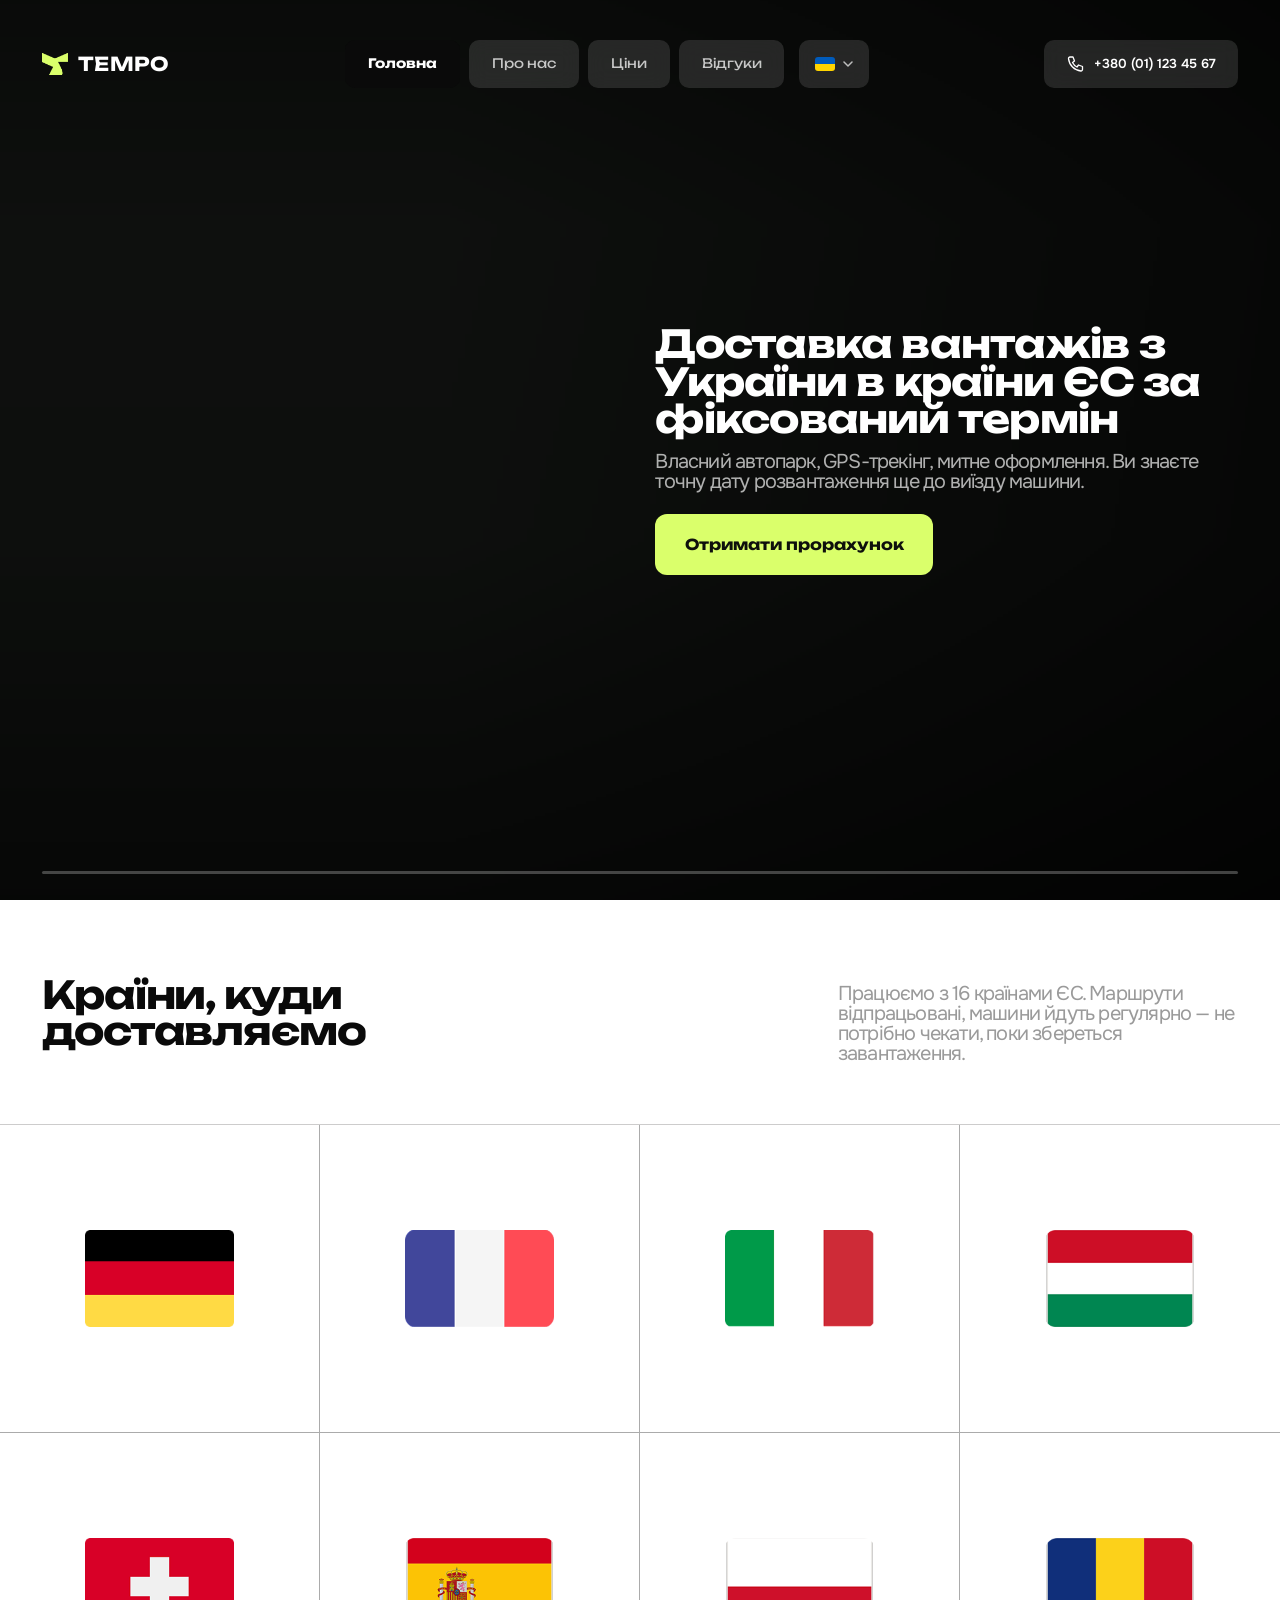
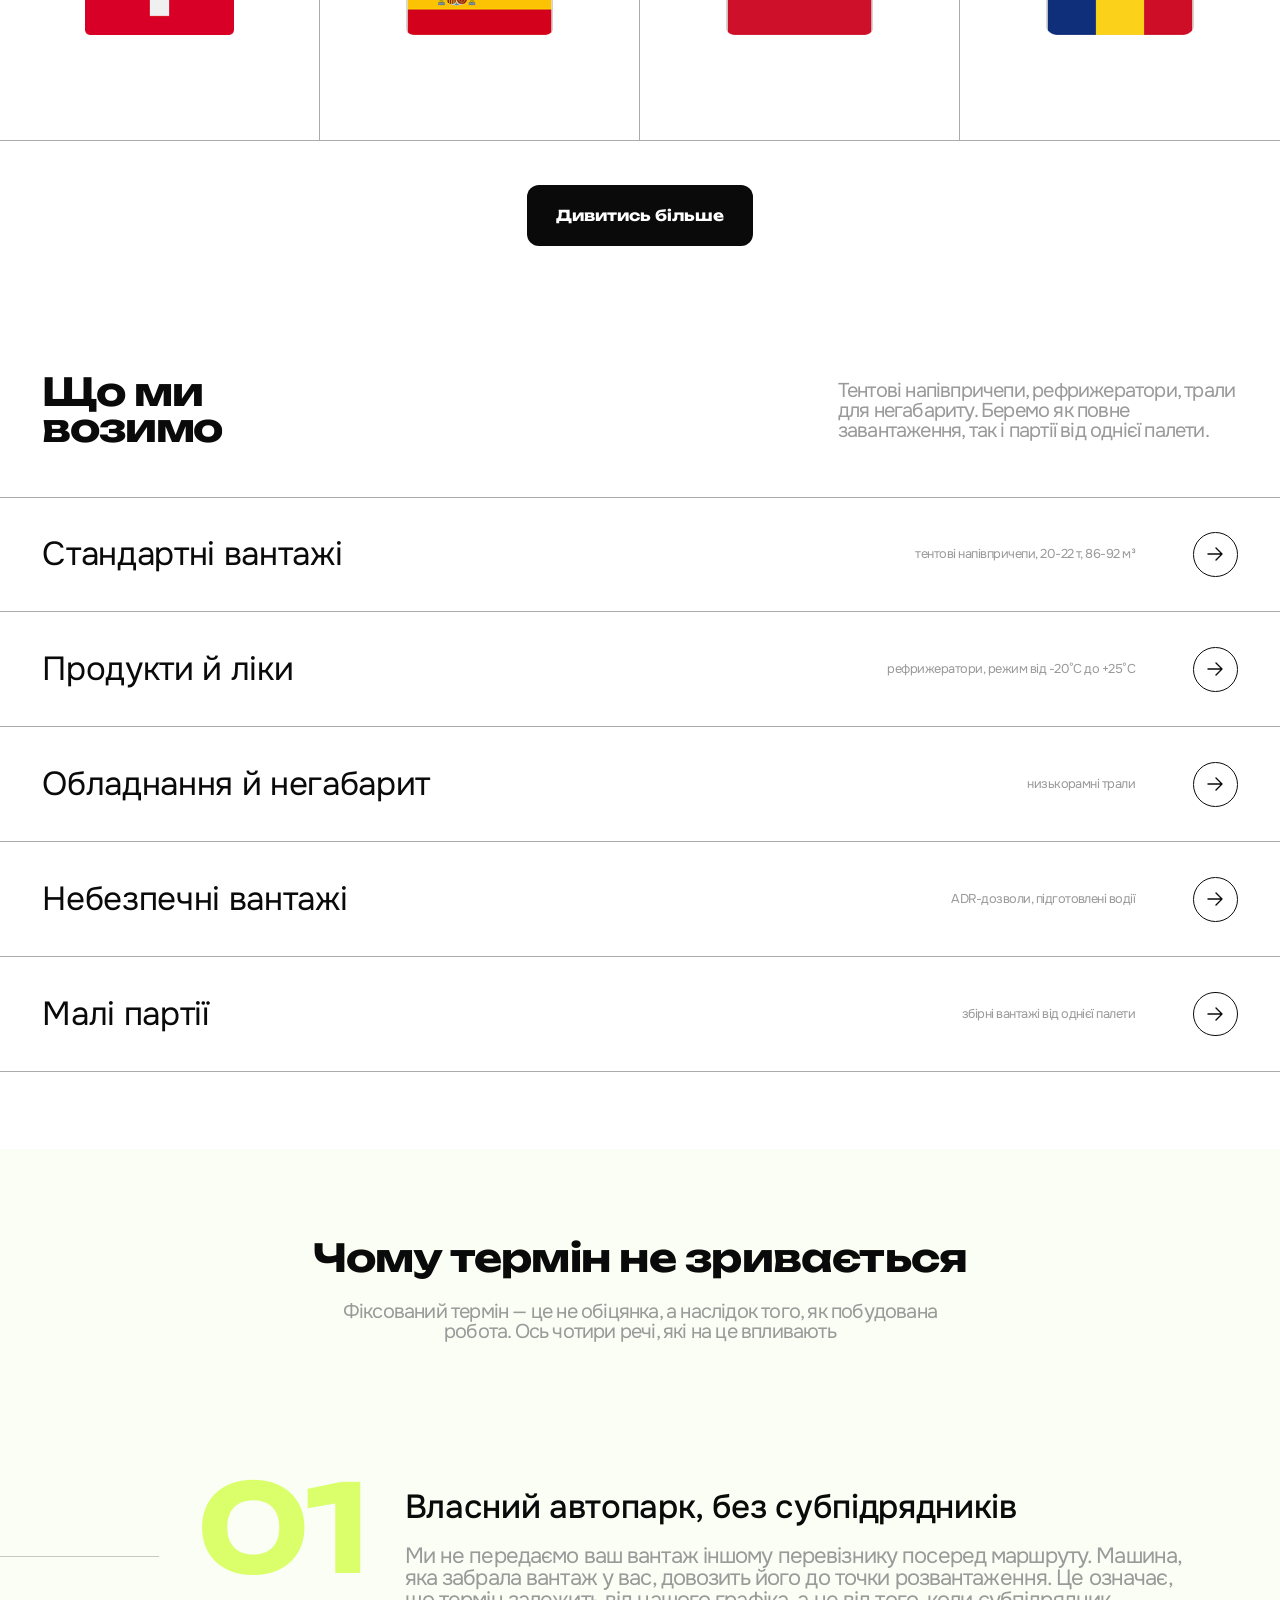
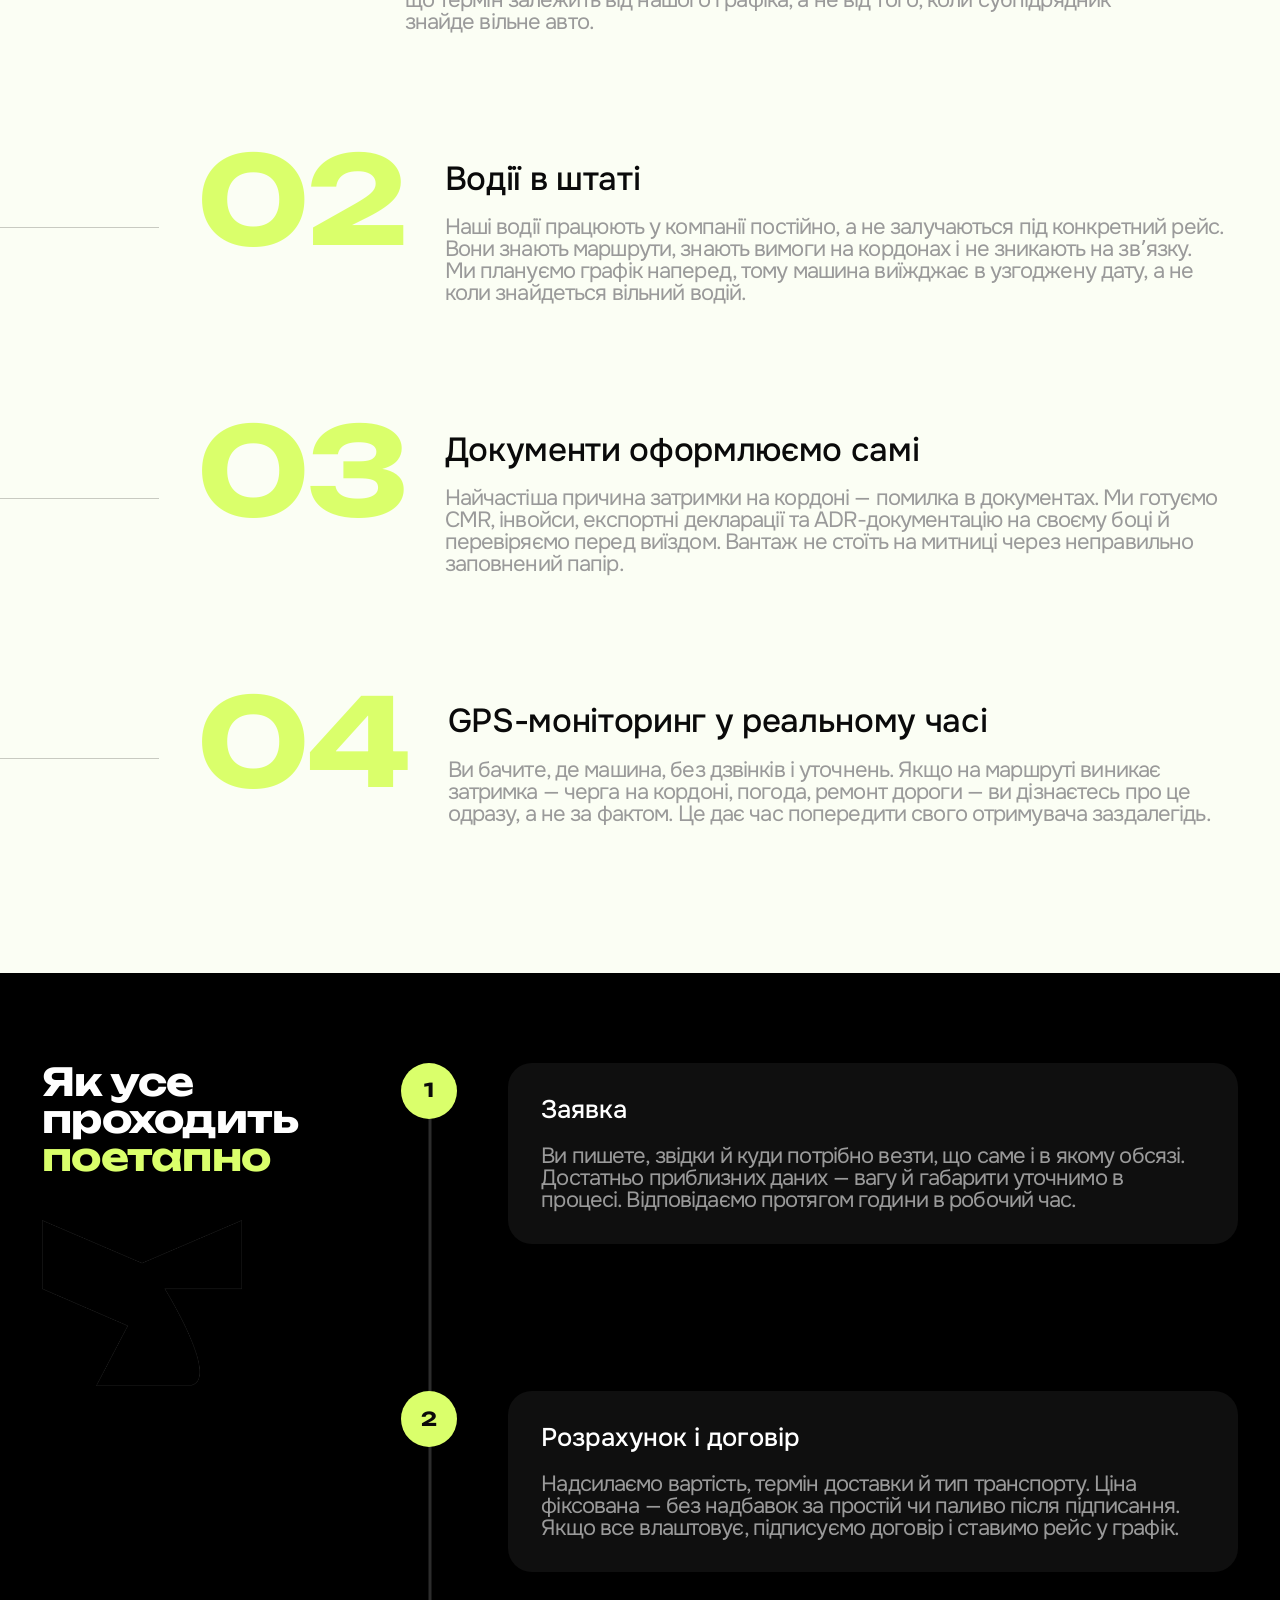
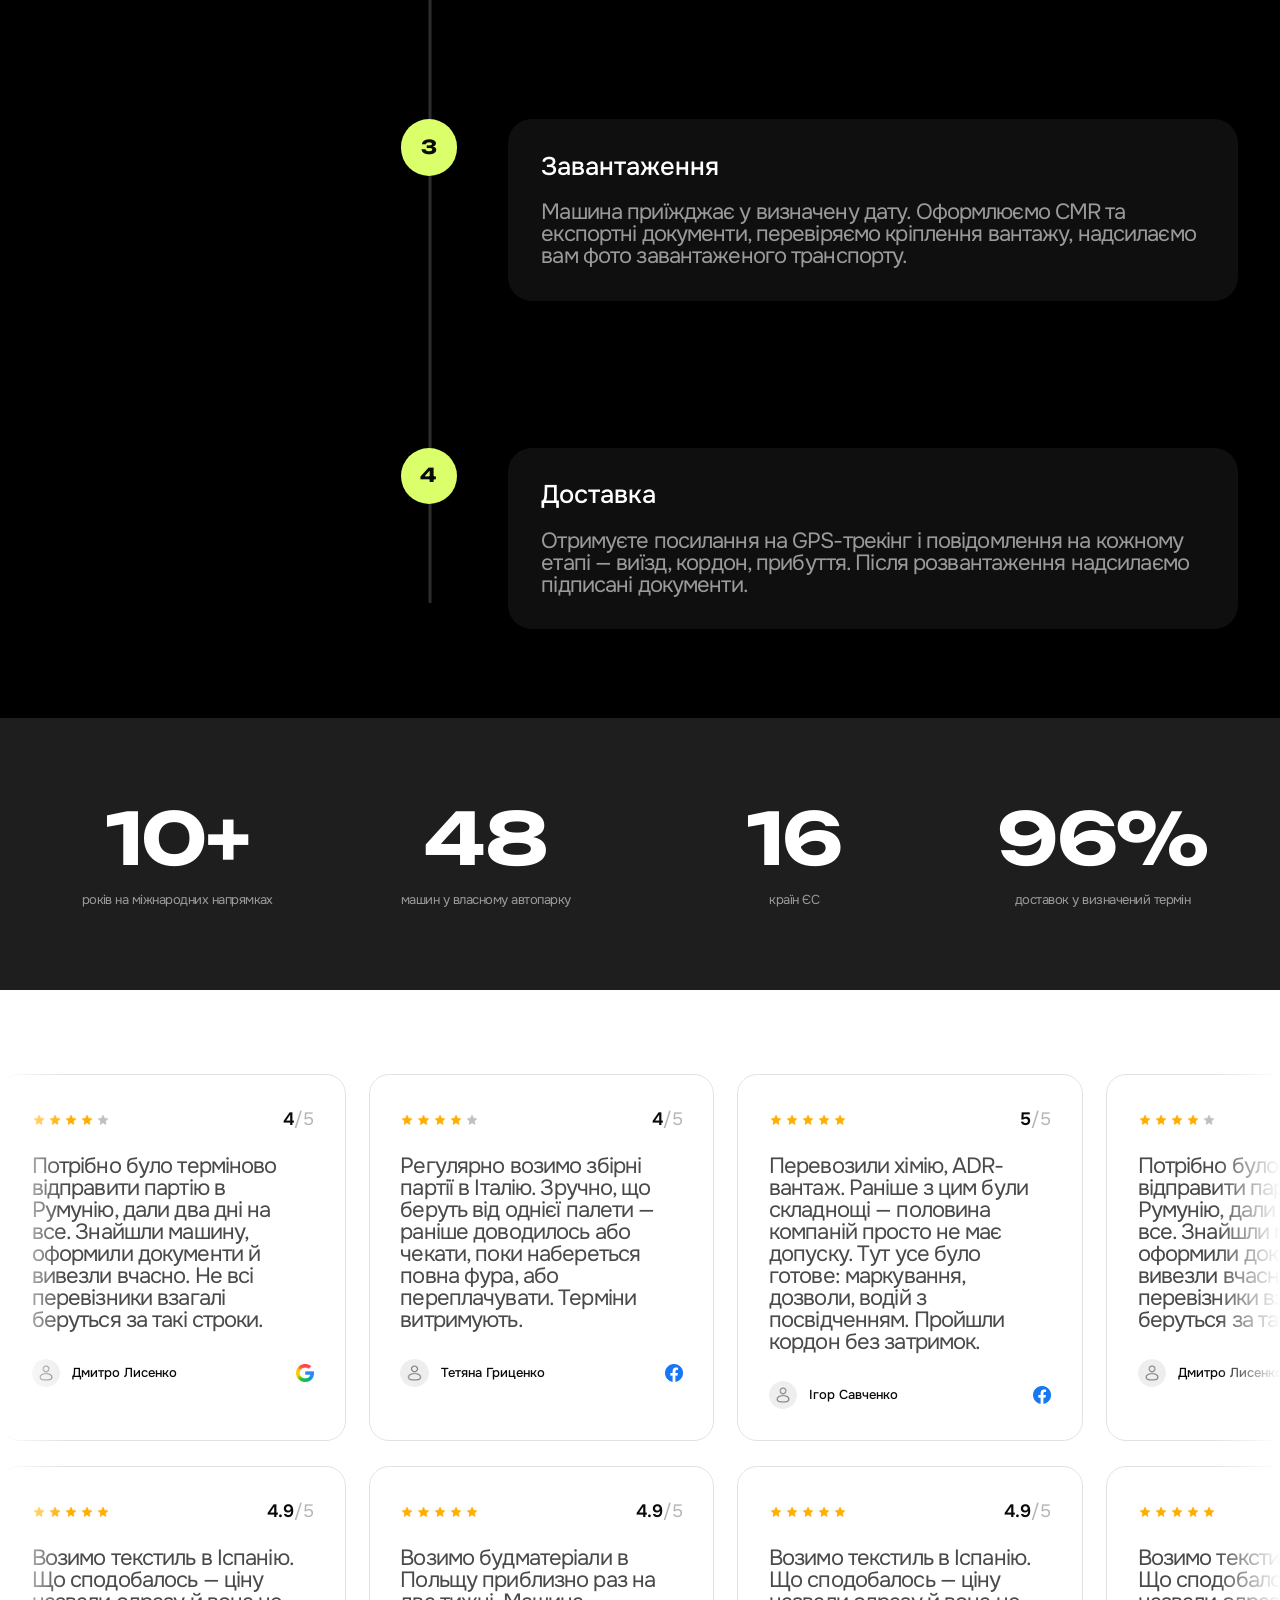
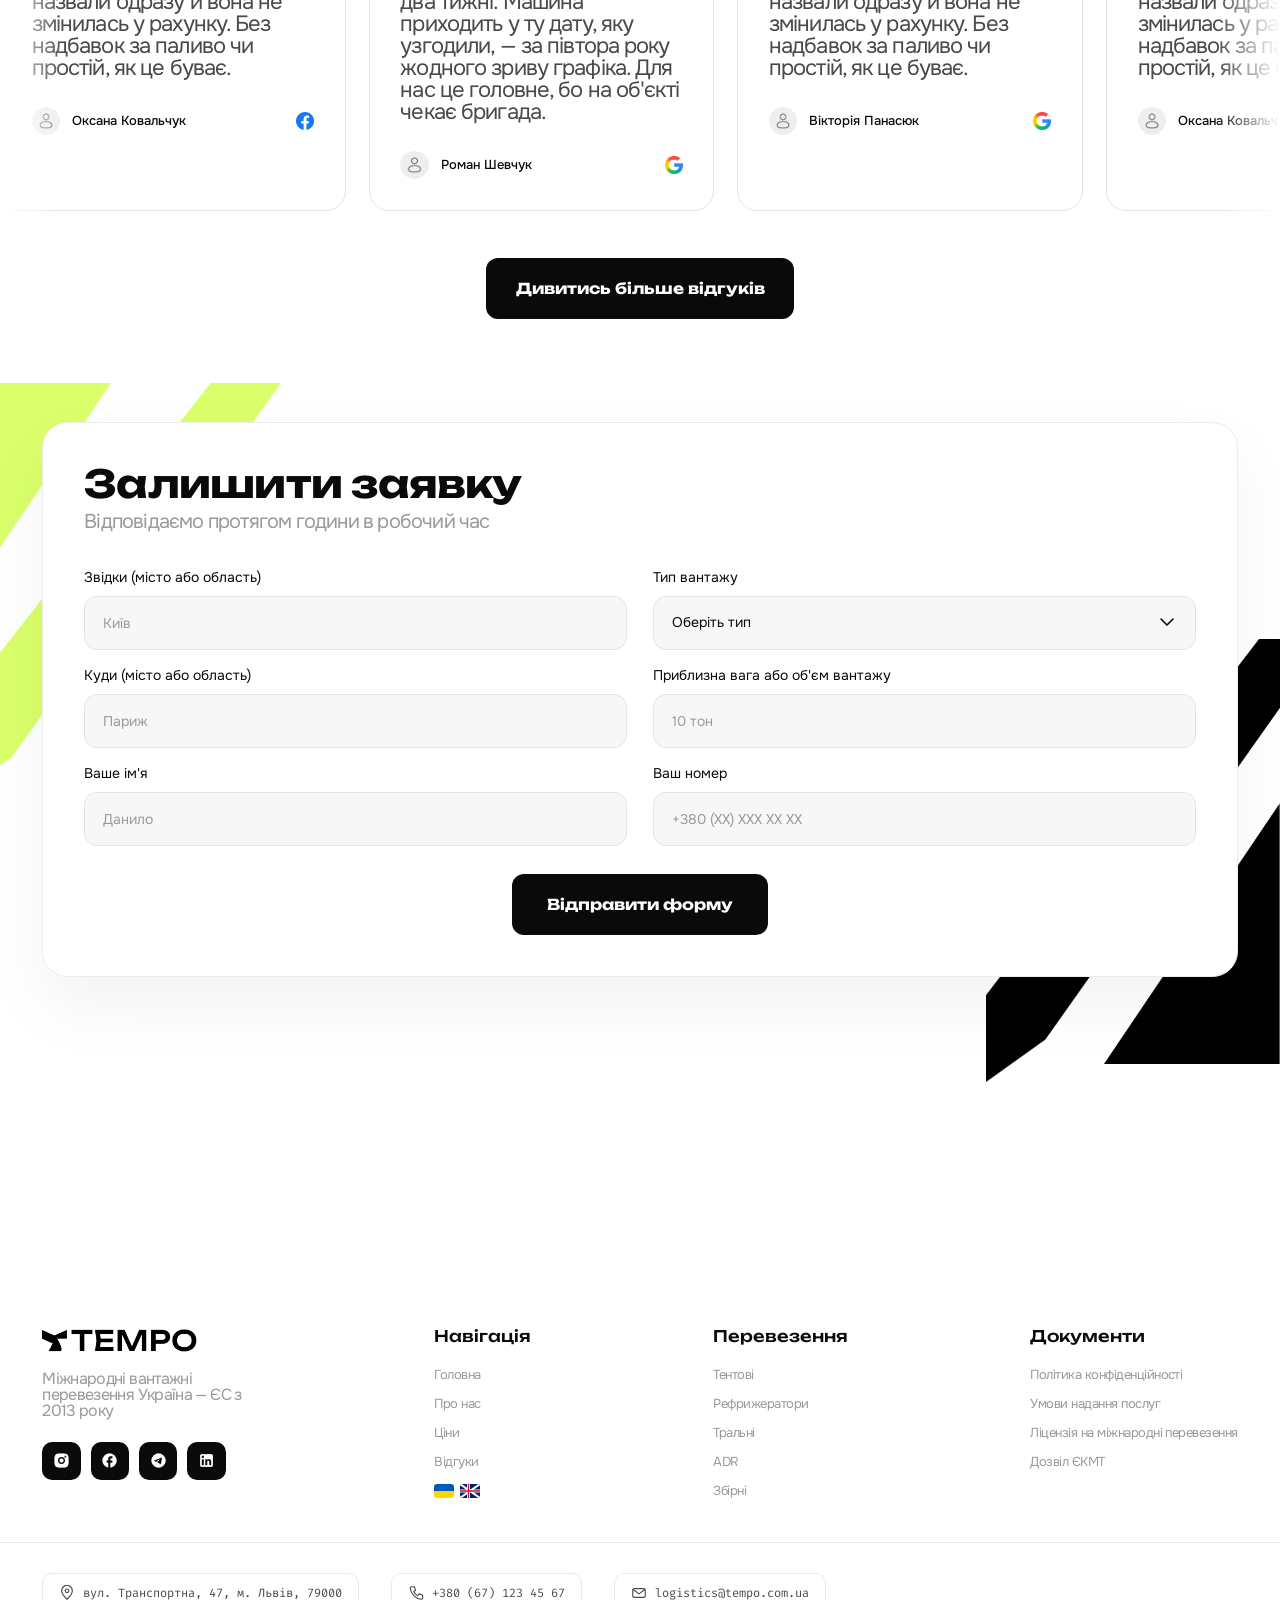
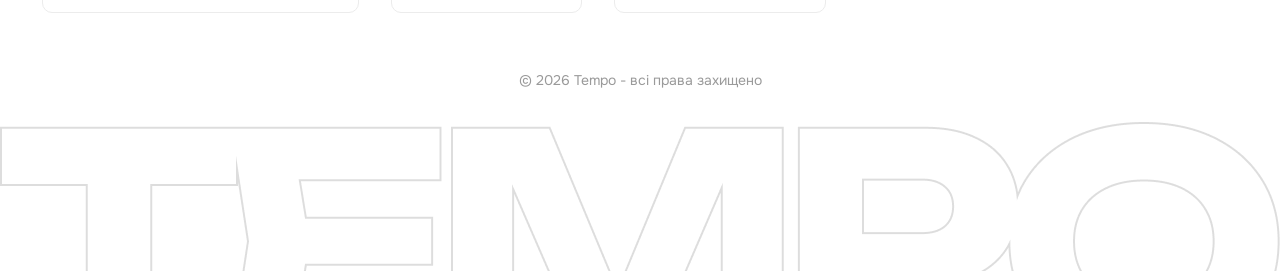
==== index.html @ f05efaf0 "initial commit" ====
<!DOCTYPE html>
<html lang="uk">
<head>
  <meta charset="UTF-8">
  <meta name="viewport" content="width=device-width, initial-scale=1.0">
  <title>Tempo — Доставка вантажів з України в країни ЄС</title>

  <link rel="preconnect" href="https://fonts.googleapis.com">
  <link rel="preconnect" href="https://fonts.gstatic.com" crossorigin>
  <link href="https://fonts.googleapis.com/css2?family=Unbounded:wght@400;500;600;700;800&family=Onest:wght@400;500;600;700&family=Fira+Code:wght@400;500;600&display=swap" rel="stylesheet">

  <link rel="stylesheet" href="css/style.css">
</head>
<body>

  <header class="header">
    <div class="container header__inner">
      <a href="index.html" class="logo">
        <span class="logo__icon" aria-hidden="true"></span>
        <span>TEMPO</span>
      </a>

      <nav class="nav">
        <ul class="nav__list">
          <li><a href="index.html" class="nav__link is-active">Головна</a></li>
          <li><a href="about.html" class="nav__link">Про нас</a></li>
          <li><a href="prices.html" class="nav__link">Ціни</a></li>
          <li><a href="reviews.html" class="nav__link">Відгуки</a></li>
        </ul>

        <button class="lang-switch" type="button">
          <span class="lang-switch__flag" aria-hidden="true">
            <svg width="20" height="14" viewBox="0 0 20 14" xmlns="http://www.w3.org/2000/svg">
              <rect width="20" height="7" fill="#005BBB"/>
              <rect y="7" width="20" height="7" fill="#FFD500"/>
            </svg>
          </span>
          <svg class="lang-switch__chevron" width="10" height="6" viewBox="0 0 10 6" fill="none" xmlns="http://www.w3.org/2000/svg">
            <path d="M1 1L5 5L9 1" stroke="currentColor" stroke-width="1.5" stroke-linecap="round" stroke-linejoin="round"/>
          </svg>
        </button>
      </nav>

      <a href="tel:+380011234567" class="phone">
        <svg width="18" height="18" viewBox="0 0 18 18" fill="none" xmlns="http://www.w3.org/2000/svg">
          <path d="M4 2h3l1.5 4-2 1.5a10 10 0 0 0 4.5 4.5l1.5-2 4 1.5v3a1.5 1.5 0 0 1-1.6 1.5A14 14 0 0 1 2.5 3.6 1.5 1.5 0 0 1 4 2Z" stroke="currentColor" stroke-width="1.3" stroke-linejoin="round"/>
        </svg>
        +380 (01) 123 45 67
      </a>
    </div>
  </header>

  <main>
    <section class="hero" data-header-theme="dark">
      <video class="hero__video" autoplay muted loop playsinline id="heroVideo">
        <source src="assets/video/main-video.mp4" type="video/mp4">
      </video>
      <div class="hero__overlay"></div>

      <div class="container hero__inner">
        <div class="hero__content">
          <h1 class="hero__title">Доставка вантажів з України в країни ЄС за фіксований термін</h1>
          <p class="hero__subtitle subheading">Власний автопарк, GPS-трекінг, митне оформлення. Ви знаєте точну дату розвантаження ще до виїзду машини.</p>
          <a href="#contact" class="btn btn--primary">Отримати прорахунок</a>
        </div>
      </div>

      <div class="hero__progress" aria-hidden="true">
        <div class="hero__progress-fill" id="videoProgress"></div>
      </div>
    </section>

    <section class="countries" data-header-theme="light">
      <div class="container countries__header">
        <h2 class="countries__title" data-anim="wipe">Країни, куди<br>доставляємо</h2>
        <p class="countries__desc subheading" data-anim="wipe">Працюємо з 16 країнами ЄС. Маршрути відпрацьовані, машини йдуть регулярно — не потрібно чекати, поки збереться завантаження.</p>
      </div>

      <div class="countries__grid" data-anim="stagger">
        <div class="country-card">
          <img src="assets/img/germany.png" alt="Німеччина" class="country-card__flag">
          <div class="country-card__overlay">
            <div class="country-card__info">
              <span class="country-card__label">Термін доставки:</span>
              <span class="country-card__days">3–5 днів</span>
              <ul class="country-card__cities">
                <li>Берлін</li><li>Гамбург</li><li>Мюнхен</li><li>Кельн</li><li>Франкфурт</li><li>Штутгарт</li>
              </ul>
            </div>
            <h3 class="country-card__name">Німеччина</h3>
          </div>
        </div>

        <div class="country-card">
          <img src="assets/img/france.png" alt="Франція" class="country-card__flag">
          <div class="country-card__overlay">
            <div class="country-card__info">
              <span class="country-card__label">Термін доставки:</span>
              <span class="country-card__days">6–8 днів</span>
              <ul class="country-card__cities">
                <li>Париж</li><li>Ліон</li><li>Марсель</li><li>Тулуза</li><li>Ніцца</li><li>Нант</li><li>Страсбур</li>
              </ul>
            </div>
            <h3 class="country-card__name">Франція</h3>
          </div>
        </div>

        <div class="country-card">
          <img src="assets/img/italy.png" alt="Італія" class="country-card__flag">
          <div class="country-card__overlay">
            <div class="country-card__info">
              <span class="country-card__label">Термін доставки:</span>
              <span class="country-card__days">5–7 днів</span>
              <ul class="country-card__cities">
                <li>Мілан</li><li>Рим</li><li>Турин</li><li>Болонья</li><li>Верона</li><li>Неаполь</li><li>Флоренція</li>
              </ul>
            </div>
            <h3 class="country-card__name">Італія</h3>
          </div>
        </div>

        <div class="country-card">
          <img src="assets/img/hungary.png" alt="Угорщина" class="country-card__flag">
          <div class="country-card__overlay">
            <div class="country-card__info">
              <span class="country-card__label">Термін доставки:</span>
              <span class="country-card__days">2–3 дні</span>
              <ul class="country-card__cities">
                <li>Будапешт</li><li>Дебрецен</li><li>Сегед</li><li>Мішкольц</li><li>Дьйор</li><li>Печ</li>
              </ul>
            </div>
            <h3 class="country-card__name">Угорщина</h3>
          </div>
        </div>

        <div class="country-card">
          <img src="assets/img/switzland.png" alt="Швейцарія" class="country-card__flag">
          <div class="country-card__overlay">
            <div class="country-card__info">
              <span class="country-card__label">Термін доставки:</span>
              <span class="country-card__days">5–7 днів</span>
              <ul class="country-card__cities">
                <li>Цюрих</li><li>Женева</li><li>Базель</li><li>Берн</li><li>Лозанна</li><li>Люцерн</li>
              </ul>
            </div>
            <h3 class="country-card__name">Швейцарія</h3>
          </div>
        </div>

        <div class="country-card">
          <img src="assets/img/spain.png" alt="Іспанія" class="country-card__flag">
          <div class="country-card__overlay">
            <div class="country-card__info">
              <span class="country-card__label">Термін доставки:</span>
              <span class="country-card__days">8–10 днів</span>
              <ul class="country-card__cities">
                <li>Мадрид</li><li>Барселона</li><li>Валенсія</li><li>Сарагоса</li><li>Севілья</li><li>Більбао</li>
              </ul>
            </div>
            <h3 class="country-card__name">Іспанія</h3>
          </div>
        </div>

        <div class="country-card">
          <img src="assets/img/poland.png" alt="Польща" class="country-card__flag">
          <div class="country-card__overlay">
            <div class="country-card__info">
              <span class="country-card__label">Термін доставки:</span>
              <span class="country-card__days">2–3 дні</span>
              <ul class="country-card__cities">
                <li>Варшава</li><li>Краків</li><li>Вроцлав</li><li>Познань</li><li>Гданськ</li><li>Лодзь</li><li>Катовіце</li>
              </ul>
            </div>
            <h3 class="country-card__name">Польща</h3>
          </div>
        </div>

        <div class="country-card">
          <img src="assets/img/romania.png" alt="Румунія" class="country-card__flag">
          <div class="country-card__overlay">
            <div class="country-card__info">
              <span class="country-card__label">Термін доставки:</span>
              <span class="country-card__days">3–4 дні</span>
              <ul class="country-card__cities">
                <li>Бухарест</li><li>Клуж-Напока</li><li>Тімішоара</li><li>Ясси</li><li>Констанца</li><li>Брашов</li>
              </ul>
            </div>
            <h3 class="country-card__name">Румунія</h3>
          </div>
        </div>
      </div>

      <div class="countries__footer">
        <a href="#" class="btn btn--dark">Дивитись більше</a>
      </div>
    </section>

    <section class="carry" data-header-theme="light">
      <div class="container carry__header">
        <h2 class="carry__title" data-anim="wipe">Що ми<br>возимо</h2>
        <p class="carry__desc subheading" data-anim="wipe">Тентові напівпричепи, рефрижератори, трали для негабариту. Беремо як повне завантаження, так і партії від однієї палети.</p>
      </div>

      <div class="accordion" data-anim="stagger">
        <div class="accordion-item">
          <button class="accordion-item__header" type="button" aria-expanded="false">
            <h3 class="accordion-item__title">Стандартні вантажі</h3>
            <p class="accordion-item__preview">тентові напівпричепи, 20-22 т, 86-92 м³</p>
            <span class="accordion-item__icon" aria-hidden="true">
              <svg width="20" height="20" viewBox="0 0 20 20" fill="none" xmlns="http://www.w3.org/2000/svg">
                <path d="M3 10H17M17 10L11 4M17 10L11 16" stroke="currentColor" stroke-width="1.4" stroke-linecap="round" stroke-linejoin="round"/>
              </svg>
            </span>
          </button>
          <div class="accordion-item__panel">
            <div class="accordion-item__panel-inner">
              <div class="accordion-item__content">
                <p>Тентовий напівпричіп 20–22 т, 86–92 м³, 33 європалети. Завантаження зверху, збоку або ззаду — знімається тент і стійки, тому заходить довгомір і техніка на палетах. Возимо будматеріали, меблі, побутову техніку, пакований товар, комплектуючі. Кріплення ременями й кутниками входить у ціну, антиковзні мати за потреби. Стандартний напрямок Польща–Німеччина — 2–5 днів.</p>
              </div>
            </div>
          </div>
        </div>

        <div class="accordion-item">
          <button class="accordion-item__header" type="button" aria-expanded="false">
            <h3 class="accordion-item__title">Продукти й ліки</h3>
            <p class="accordion-item__preview">рефрижератори, режим від -20°C до +25°C</p>
            <span class="accordion-item__icon" aria-hidden="true">
              <svg width="20" height="20" viewBox="0 0 20 20" fill="none" xmlns="http://www.w3.org/2000/svg">
                <path d="M3 10H17M17 10L11 4M17 10L11 16" stroke="currentColor" stroke-width="1.4" stroke-linecap="round" stroke-linejoin="round"/>
              </svg>
            </span>
          </button>
          <div class="accordion-item__panel">
            <div class="accordion-item__panel-inner">
              <div class="accordion-item__content">
                <p>Рефрижератори 18–20 т, 76–82 м³, режим від -20°C до +25°C. Кожна машина з реєстратором температури: клієнт отримує звіт із датчиків після рейсу, не зі слів водія. Заморожені продукти, охолоджені, кондитерка, напої, фармацевтика, косметика. Мультитемпературні перегородки для двох режимів в одній машині. Холодильник працює й у черзі на кордоні — рахуємо це в собівартість рейсу, а не виставляємо потім окремим рахунком.</p>
              </div>
            </div>
          </div>
        </div>

        <div class="accordion-item">
          <button class="accordion-item__header" type="button" aria-expanded="false">
            <h3 class="accordion-item__title">Обладнання й негабарит</h3>
            <p class="accordion-item__preview">низькорамні трали</p>
            <span class="accordion-item__icon" aria-hidden="true">
              <svg width="20" height="20" viewBox="0 0 20 20" fill="none" xmlns="http://www.w3.org/2000/svg">
                <path d="M3 10H17M17 10L11 4M17 10L11 16" stroke="currentColor" stroke-width="1.4" stroke-linecap="round" stroke-linejoin="round"/>
              </svg>
            </span>
          </button>
          <div class="accordion-item__panel">
            <div class="accordion-item__panel-inner">
              <div class="accordion-item__content">
                <p>Низькорамні трали до 40 т. Висота до 4,3 м, ширина до 3,5 м, довжина до 24 м. Верстати, будівельна й сільгосптехніка, генератори, металоконструкції, трансформатори. Дозволи оформлюємо самі: в середньому 3–5 робочих днів на маршрут через 2–3 країни. Маршрут прокладаємо під конкретний габарит — перевіряємо мости, тунелі й розвʼязки заздалегідь, а не за фактом на дорозі.</p>
              </div>
            </div>
          </div>
        </div>

        <div class="accordion-item">
          <button class="accordion-item__header" type="button" aria-expanded="false">
            <h3 class="accordion-item__title">Небезпечні вантажі</h3>
            <p class="accordion-item__preview">ADR-дозволи, підготовлені водії</p>
            <span class="accordion-item__icon" aria-hidden="true">
              <svg width="20" height="20" viewBox="0 0 20 20" fill="none" xmlns="http://www.w3.org/2000/svg">
                <path d="M3 10H17M17 10L11 4M17 10L11 16" stroke="currentColor" stroke-width="1.4" stroke-linecap="round" stroke-linejoin="round"/>
              </svg>
            </span>
          </button>
          <div class="accordion-item__panel">
            <div class="accordion-item__panel-inner">
              <div class="accordion-item__content">
                <p>ADR-допуск із 2019 року. Цистерни 25–30 м³ і тентові напівпричепи під пакований ADR. Класи 2, 3, 4, 5, 6, 8, 9. Водії з ADR-свідоцтвами, у штаті радник з безпеки перевезень (DGSA), машини з комплектом аварійного спорядження. Документи ADR і аварійні картки готуємо ми. Клієнт надає паспорт безпеки — решту оформлення на нашому боці.</p>
              </div>
            </div>
          </div>
        </div>

        <div class="accordion-item">
          <button class="accordion-item__header" type="button" aria-expanded="false">
            <h3 class="accordion-item__title">Малі партії</h3>
            <p class="accordion-item__preview">збірні вантажі від однієї палети</p>
            <span class="accordion-item__icon" aria-hidden="true">
              <svg width="20" height="20" viewBox="0 0 20 20" fill="none" xmlns="http://www.w3.org/2000/svg">
                <path d="M3 10H17M17 10L11 4M17 10L11 16" stroke="currentColor" stroke-width="1.4" stroke-linecap="round" stroke-linejoin="round"/>
              </svg>
            </span>
          </button>
          <div class="accordion-item__panel">
            <div class="accordion-item__panel-inner">
              <div class="accordion-item__content">
                <p>Збірні вантажі від однієї європалети. Платите тільки за зайняте місце: €80–150 за палету до 800 кг або €50–90 за кубометр. Не чекаєте, поки набереться машина — маршрути на Польщу, Німеччину, Чехію йдуть за розкладом щотижня. Термін довший за окрему машину на 1–3 дні через довантаження й розвантаження по дорозі.</p>
              </div>
            </div>
          </div>
        </div>
      </div>
    </section>

    <section class="why" data-header-theme="light">
      <div class="container why__header">
        <h2 class="why__title" data-anim="wipe">Чому термін не зривається</h2>
        <p class="why__desc subheading" data-anim="wipe">Фіксований термін — це не обіцянка, а наслідок того, як побудована робота. Ось чотири речі, які на це впливають</p>
      </div>

      <div class="why__list">
        <div class="container" data-anim="stagger">
          <div class="why-item">
            <span class="why-item__line" aria-hidden="true"></span>
            <span class="why-item__number">01</span>
            <div class="why-item__body">
              <h3 class="why-item__title">Власний автопарк, без субпідрядників</h3>
              <p class="why-item__desc text-body">Ми не передаємо ваш вантаж іншому перевізнику посеред маршруту. Машина, яка забрала вантаж у вас, довозить його до точки розвантаження. Це означає, що термін залежить від нашого графіка, а не від того, коли субпідрядник знайде вільне авто.</p>
            </div>
          </div>

          <div class="why-item">
            <span class="why-item__line" aria-hidden="true"></span>
            <span class="why-item__number">02</span>
            <div class="why-item__body">
              <h3 class="why-item__title">Водії в штаті</h3>
              <p class="why-item__desc text-body">Наші водії працюють у компанії постійно, а не залучаються під конкретний рейс. Вони знають маршрути, знають вимоги на кордонах і не зникають на звʼязку. Ми плануємо графік наперед, тому машина виїжджає в узгоджену дату, а не коли знайдеться вільний водій.</p>
            </div>
          </div>

          <div class="why-item">
            <span class="why-item__line" aria-hidden="true"></span>
            <span class="why-item__number">03</span>
            <div class="why-item__body">
              <h3 class="why-item__title">Документи оформлюємо самі</h3>
              <p class="why-item__desc text-body">Найчастіша причина затримки на кордоні — помилка в документах. Ми готуємо CMR, інвойси, експортні декларації та ADR-документацію на своєму боці й перевіряємо перед виїздом. Вантаж не стоїть на митниці через неправильно заповнений папір.</p>
            </div>
          </div>

          <div class="why-item">
            <span class="why-item__line" aria-hidden="true"></span>
            <span class="why-item__number">04</span>
            <div class="why-item__body">
              <h3 class="why-item__title">GPS-моніторинг у реальному часі</h3>
              <p class="why-item__desc text-body">Ви бачите, де машина, без дзвінків і уточнень. Якщо на маршруті виникає затримка — черга на кордоні, погода, ремонт дороги — ви дізнаєтесь про це одразу, а не за фактом. Це дає час попередити свого отримувача заздалегідь.</p>
            </div>
          </div>
        </div>
      </div>
    </section>

    <section class="steps" data-header-theme="dark">
      <div class="container steps__inner">
        <div class="steps__aside">
          <h2 class="steps__title">Як усе<br>проходить<br><span class="steps__title-accent">поетапно</span></h2>
          <img src="assets/img/tempo-logo-stroke-only.png" alt="" class="steps__watermark" aria-hidden="true">
        </div>

        <div class="steps__timeline">
          <div class="steps__track" aria-hidden="true">
            <div class="steps__track-fill" id="stepsTrackFill"></div>
          </div>

          <ol class="steps__list">
            <li class="steps__item">
              <span class="steps__circle">1</span>
              <div class="steps__card">
                <h3 class="steps__card-title">Заявка</h3>
                <p class="steps__card-desc text-body">Ви пишете, звідки й куди потрібно везти, що саме і в якому обсязі. Достатньо приблизних даних — вагу й габарити уточнимо в процесі. Відповідаємо протягом години в робочий час.</p>
              </div>
            </li>

            <li class="steps__item">
              <span class="steps__circle">2</span>
              <div class="steps__card">
                <h3 class="steps__card-title">Розрахунок і договір</h3>
                <p class="steps__card-desc text-body">Надсилаємо вартість, термін доставки й тип транспорту. Ціна фіксована — без надбавок за простій чи паливо після підписання. Якщо все влаштовує, підписуємо договір і ставимо рейс у графік.</p>
              </div>
            </li>

            <li class="steps__item">
              <span class="steps__circle">3</span>
              <div class="steps__card">
                <h3 class="steps__card-title">Завантаження</h3>
                <p class="steps__card-desc text-body">Машина приїжджає у визначену дату. Оформлюємо CMR та експортні документи, перевіряємо кріплення вантажу, надсилаємо вам фото завантаженого транспорту.</p>
              </div>
            </li>

            <li class="steps__item">
              <span class="steps__circle">4</span>
              <div class="steps__card">
                <h3 class="steps__card-title">Доставка</h3>
                <p class="steps__card-desc text-body">Отримуєте посилання на GPS-трекінг і повідомлення на кожному етапі — виїзд, кордон, прибуття. Після розвантаження надсилаємо підписані документи.</p>
              </div>
            </li>
          </ol>
        </div>
      </div>
    </section>

    <section class="achievements" data-header-theme="dark">
      <div class="container achievements__grid">
        <div class="achievement">
          <span class="achievement__number" data-target="10" data-suffix="+">0+</span>
          <p class="achievement__label">років на міжнародних напрямках</p>
        </div>
        <div class="achievement">
          <span class="achievement__number" data-target="48" data-suffix="">0</span>
          <p class="achievement__label">машин у власному автопарку</p>
        </div>
        <div class="achievement">
          <span class="achievement__number" data-target="16" data-suffix="">0</span>
          <p class="achievement__label">країн ЄС</p>
        </div>
        <div class="achievement">
          <span class="achievement__number" data-target="97" data-suffix="%">0%</span>
          <p class="achievement__label">доставок у визначений термін</p>
        </div>
      </div>
    </section>

    <section class="reviews" data-header-theme="light">
      <div class="reviews__marquee reviews__marquee--row1">
        <div class="reviews__track">
          <div class="reviews__set">
            <article class="review-card">
              <div class="review-card__top">
                <div class="review-card__stars" aria-hidden="true">
                  <img src="assets/img/star-yellow.png" alt="" class="star-icon"><img src="assets/img/star-yellow.png" alt="" class="star-icon"><img src="assets/img/star-yellow.png" alt="" class="star-icon"><img src="assets/img/star-yellow.png" alt="" class="star-icon"><img src="assets/img/star-grey.png" alt="" class="star-icon">
                </div>
                <span class="review-card__score">4<span class="review-card__score-max">/5</span></span>
              </div>
              <p class="review-card__text text-body">Потрібно було терміново відправити партію в Румунію, дали два дні на все. Знайшли машину, оформили документи й вивезли вчасно. Не всі перевізники взагалі беруться за такі строки.</p>
              <div class="review-card__footer">
                <img src="assets/img/user-icon.png" alt="" class="review-card__avatar">
                <span class="review-card__name">Дмитро Лисенко</span>
                <img src="assets/img/google-logo.png" alt="Google" class="review-card__platform">
              </div>
            </article>

            <article class="review-card">
              <div class="review-card__top">
                <div class="review-card__stars" aria-hidden="true">
                  <img src="assets/img/star-yellow.png" alt="" class="star-icon"><img src="assets/img/star-yellow.png" alt="" class="star-icon"><img src="assets/img/star-yellow.png" alt="" class="star-icon"><img src="assets/img/star-yellow.png" alt="" class="star-icon"><img src="assets/img/star-grey.png" alt="" class="star-icon">
                </div>
                <span class="review-card__score">4<span class="review-card__score-max">/5</span></span>
              </div>
              <p class="review-card__text text-body">Регулярно возимо збірні партії в Італію. Зручно, що беруть від однієї палети — раніше доводилось або чекати, поки набереться повна фура, або переплачувати. Терміни витримують.</p>
              <div class="review-card__footer">
                <img src="assets/img/user-icon.png" alt="" class="review-card__avatar">
                <span class="review-card__name">Тетяна Гриценко</span>
                <img src="assets/img/logos_facebook.png" alt="Facebook" class="review-card__platform">
              </div>
            </article>

            <article class="review-card">
              <div class="review-card__top">
                <div class="review-card__stars" aria-hidden="true">
                  <img src="assets/img/star-yellow.png" alt="" class="star-icon"><img src="assets/img/star-yellow.png" alt="" class="star-icon"><img src="assets/img/star-yellow.png" alt="" class="star-icon"><img src="assets/img/star-yellow.png" alt="" class="star-icon"><img src="assets/img/star-yellow.png" alt="" class="star-icon">
                </div>
                <span class="review-card__score">5<span class="review-card__score-max">/5</span></span>
              </div>
              <p class="review-card__text text-body">Перевозили хімію, ADR-вантаж. Раніше з цим були складнощі — половина компаній просто не має допуску. Тут усе було готове: маркування, дозволи, водій з посвідченням. Пройшли кордон без затримок.</p>
              <div class="review-card__footer">
                <img src="assets/img/user-icon.png" alt="" class="review-card__avatar">
                <span class="review-card__name">Ігор Савченко</span>
                <img src="assets/img/logos_facebook.png" alt="Facebook" class="review-card__platform">
              </div>
            </article>
          </div>

          <div class="reviews__set" aria-hidden="true">
            <article class="review-card">
              <div class="review-card__top">
                <div class="review-card__stars" aria-hidden="true">
                  <img src="assets/img/star-yellow.png" alt="" class="star-icon"><img src="assets/img/star-yellow.png" alt="" class="star-icon"><img src="assets/img/star-yellow.png" alt="" class="star-icon"><img src="assets/img/star-yellow.png" alt="" class="star-icon"><img src="assets/img/star-grey.png" alt="" class="star-icon">
                </div>
                <span class="review-card__score">4<span class="review-card__score-max">/5</span></span>
              </div>
              <p class="review-card__text text-body">Потрібно було терміново відправити партію в Румунію, дали два дні на все. Знайшли машину, оформили документи й вивезли вчасно. Не всі перевізники взагалі беруться за такі строки.</p>
              <div class="review-card__footer">
                <img src="assets/img/user-icon.png" alt="" class="review-card__avatar">
                <span class="review-card__name">Дмитро Лисенко</span>
                <img src="assets/img/google-logo.png" alt="Google" class="review-card__platform">
              </div>
            </article>

            <article class="review-card">
              <div class="review-card__top">
                <div class="review-card__stars" aria-hidden="true">
                  <img src="assets/img/star-yellow.png" alt="" class="star-icon"><img src="assets/img/star-yellow.png" alt="" class="star-icon"><img src="assets/img/star-yellow.png" alt="" class="star-icon"><img src="assets/img/star-yellow.png" alt="" class="star-icon"><img src="assets/img/star-grey.png" alt="" class="star-icon">
                </div>
                <span class="review-card__score">4<span class="review-card__score-max">/5</span></span>
              </div>
              <p class="review-card__text text-body">Регулярно возимо збірні партії в Італію. Зручно, що беруть від однієї палети — раніше доводилось або чекати, поки набереться повна фура, або переплачувати. Терміни витримують.</p>
              <div class="review-card__footer">
                <img src="assets/img/user-icon.png" alt="" class="review-card__avatar">
                <span class="review-card__name">Тетяна Гриценко</span>
                <img src="assets/img/logos_facebook.png" alt="Facebook" class="review-card__platform">
              </div>
            </article>

            <article class="review-card">
              <div class="review-card__top">
                <div class="review-card__stars" aria-hidden="true">
                  <img src="assets/img/star-yellow.png" alt="" class="star-icon"><img src="assets/img/star-yellow.png" alt="" class="star-icon"><img src="assets/img/star-yellow.png" alt="" class="star-icon"><img src="assets/img/star-yellow.png" alt="" class="star-icon"><img src="assets/img/star-yellow.png" alt="" class="star-icon">
                </div>
                <span class="review-card__score">5<span class="review-card__score-max">/5</span></span>
              </div>
              <p class="review-card__text text-body">Перевозили хімію, ADR-вантаж. Раніше з цим були складнощі — половина компаній просто не має допуску. Тут усе було готове: маркування, дозволи, водій з посвідченням. Пройшли кордон без затримок.</p>
              <div class="review-card__footer">
                <img src="assets/img/user-icon.png" alt="" class="review-card__avatar">
                <span class="review-card__name">Ігор Савченко</span>
                <img src="assets/img/logos_facebook.png" alt="Facebook" class="review-card__platform">
              </div>
            </article>
          </div>
        </div>
      </div>

      <div class="reviews__marquee reviews__marquee--row2">
        <div class="reviews__track">
          <div class="reviews__set">
            <article class="review-card">
              <div class="review-card__top">
                <div class="review-card__stars" aria-hidden="true">
                  <img src="assets/img/star-yellow.png" alt="" class="star-icon"><img src="assets/img/star-yellow.png" alt="" class="star-icon"><img src="assets/img/star-yellow.png" alt="" class="star-icon"><img src="assets/img/star-yellow.png" alt="" class="star-icon"><img src="assets/img/star-yellow.png" alt="" class="star-icon">
                </div>
                <span class="review-card__score">4.9<span class="review-card__score-max">/5</span></span>
              </div>
              <p class="review-card__text text-body">Возимо текстиль в Іспанію. Що сподобалось — ціну назвали одразу й вона не змінилась у рахунку. Без надбавок за паливо чи простій, як це буває.</p>
              <div class="review-card__footer">
                <img src="assets/img/user-icon.png" alt="" class="review-card__avatar">
                <span class="review-card__name">Оксана Ковальчук</span>
                <img src="assets/img/logos_facebook.png" alt="Facebook" class="review-card__platform">
              </div>
            </article>

            <article class="review-card">
              <div class="review-card__top">
                <div class="review-card__stars" aria-hidden="true">
                  <img src="assets/img/star-yellow.png" alt="" class="star-icon"><img src="assets/img/star-yellow.png" alt="" class="star-icon"><img src="assets/img/star-yellow.png" alt="" class="star-icon"><img src="assets/img/star-yellow.png" alt="" class="star-icon"><img src="assets/img/star-yellow.png" alt="" class="star-icon">
                </div>
                <span class="review-card__score">4.9<span class="review-card__score-max">/5</span></span>
              </div>
              <p class="review-card__text text-body">Возимо будматеріали в Польщу приблизно раз на два тижні. Машина приходить у ту дату, яку узгодили, — за півтора року жодного зриву графіка. Для нас це головне, бо на об'єкті чекає бригада.</p>
              <div class="review-card__footer">
                <img src="assets/img/user-icon.png" alt="" class="review-card__avatar">
                <span class="review-card__name">Роман Шевчук</span>
                <img src="assets/img/google-logo.png" alt="Google" class="review-card__platform">
              </div>
            </article>

            <article class="review-card">
              <div class="review-card__top">
                <div class="review-card__stars" aria-hidden="true">
                  <img src="assets/img/star-yellow.png" alt="" class="star-icon"><img src="assets/img/star-yellow.png" alt="" class="star-icon"><img src="assets/img/star-yellow.png" alt="" class="star-icon"><img src="assets/img/star-yellow.png" alt="" class="star-icon"><img src="assets/img/star-yellow.png" alt="" class="star-icon">
                </div>
                <span class="review-card__score">4.9<span class="review-card__score-max">/5</span></span>
              </div>
              <p class="review-card__text text-body">Возимо текстиль в Іспанію. Що сподобалось — ціну назвали одразу й вона не змінилась у рахунку. Без надбавок за паливо чи простій, як це буває.</p>
              <div class="review-card__footer">
                <img src="assets/img/user-icon.png" alt="" class="review-card__avatar">
                <span class="review-card__name">Вікторія Панасюк</span>
                <img src="assets/img/google-logo.png" alt="Google" class="review-card__platform">
              </div>
            </article>
          </div>

          <div class="reviews__set" aria-hidden="true">
            <article class="review-card">
              <div class="review-card__top">
                <div class="review-card__stars" aria-hidden="true">
                  <img src="assets/img/star-yellow.png" alt="" class="star-icon"><img src="assets/img/star-yellow.png" alt="" class="star-icon"><img src="assets/img/star-yellow.png" alt="" class="star-icon"><img src="assets/img/star-yellow.png" alt="" class="star-icon"><img src="assets/img/star-yellow.png" alt="" class="star-icon">
                </div>
                <span class="review-card__score">4.9<span class="review-card__score-max">/5</span></span>
              </div>
              <p class="review-card__text text-body">Возимо текстиль в Іспанію. Що сподобалось — ціну назвали одразу й вона не змінилась у рахунку. Без надбавок за паливо чи простій, як це буває.</p>
              <div class="review-card__footer">
                <img src="assets/img/user-icon.png" alt="" class="review-card__avatar">
                <span class="review-card__name">Оксана Ковальчук</span>
                <img src="assets/img/logos_facebook.png" alt="Facebook" class="review-card__platform">
              </div>
            </article>

            <article class="review-card">
              <div class="review-card__top">
                <div class="review-card__stars" aria-hidden="true">
                  <img src="assets/img/star-yellow.png" alt="" class="star-icon"><img src="assets/img/star-yellow.png" alt="" class="star-icon"><img src="assets/img/star-yellow.png" alt="" class="star-icon"><img src="assets/img/star-yellow.png" alt="" class="star-icon"><img src="assets/img/star-yellow.png" alt="" class="star-icon">
                </div>
                <span class="review-card__score">4.9<span class="review-card__score-max">/5</span></span>
              </div>
              <p class="review-card__text text-body">Возимо будматеріали в Польщу приблизно раз на два тижні. Машина приходить у ту дату, яку узгодили, — за півтора року жодного зриву графіка. Для нас це головне, бо на об'єкті чекає бригада.</p>
              <div class="review-card__footer">
                <img src="assets/img/user-icon.png" alt="" class="review-card__avatar">
                <span class="review-card__name">Роман Шевчук</span>
                <img src="assets/img/google-logo.png" alt="Google" class="review-card__platform">
              </div>
            </article>

            <article class="review-card">
              <div class="review-card__top">
                <div class="review-card__stars" aria-hidden="true">
                  <img src="assets/img/star-yellow.png" alt="" class="star-icon"><img src="assets/img/star-yellow.png" alt="" class="star-icon"><img src="assets/img/star-yellow.png" alt="" class="star-icon"><img src="assets/img/star-yellow.png" alt="" class="star-icon"><img src="assets/img/star-yellow.png" alt="" class="star-icon">
                </div>
                <span class="review-card__score">4.9<span class="review-card__score-max">/5</span></span>
              </div>
              <p class="review-card__text text-body">Возимо текстиль в Іспанію. Що сподобалось — ціну назвали одразу й вона не змінилась у рахунку. Без надбавок за паливо чи простій, як це буває.</p>
              <div class="review-card__footer">
                <img src="assets/img/user-icon.png" alt="" class="review-card__avatar">
                <span class="review-card__name">Вікторія Панасюк</span>
                <img src="assets/img/google-logo.png" alt="Google" class="review-card__platform">
              </div>
            </article>
          </div>
        </div>
      </div>

      <div class="reviews__footer">
        <a href="reviews.html" class="btn btn--dark">Дивитись більше відгуків</a>
      </div>
    </section>

    <section class="contact" id="contact" data-header-theme="light">
      <img src="assets/img/vector-green2.png" alt="" class="contact__vector contact__vector--green" aria-hidden="true">
      <img src="assets/img/vector-black2.png" alt="" class="contact__vector contact__vector--black" aria-hidden="true">

      <div class="container">
        <div class="contact-card">
          <h2 class="contact-card__title" data-anim="wipe">Залишити заявку</h2>
          <p class="contact-card__subtitle subheading" data-anim="wipe">Відповідаємо протягом години в робочий час</p>

          <form class="contact-form" data-anim="stagger">
            <div class="contact-form__row">
              <div class="contact-form__field">
                <label for="fromCity">Звідки (місто або область)</label>
                <input type="text" id="fromCity" name="fromCity" placeholder="Київ">
              </div>
              <div class="contact-form__field">
                <label for="cargoType">Тип вантажу</label>
                <select id="cargoType" name="cargoType">
                  <option value="" disabled selected>Оберіть тип</option>
                  <option value="tent">Тентовий</option>
                  <option value="fridge">Рефрижератор</option>
                  <option value="trawl">Тральний</option>
                  <option value="adr">ADR</option>
                  <option value="groupage">Збірний</option>
                </select>
              </div>
            </div>

            <div class="contact-form__row">
              <div class="contact-form__field">
                <label for="toCity">Куди (місто або область)</label>
                <input type="text" id="toCity" name="toCity" placeholder="Париж">
              </div>
              <div class="contact-form__field">
                <label for="cargoWeight">Приблизна вага або об'єм вантажу</label>
                <input type="text" id="cargoWeight" name="cargoWeight" placeholder="10 тон">
              </div>
            </div>

            <div class="contact-form__row">
              <div class="contact-form__field">
                <label for="clientName">Ваше ім'я</label>
                <input type="text" id="clientName" name="clientName" placeholder="Данило">
              </div>
              <div class="contact-form__field">
                <label for="clientPhone">Ваш номер</label>
                <input type="tel" id="clientPhone" name="clientPhone" placeholder="+380 (XX) XXX XX XX">
              </div>
            </div>

            <div class="contact-form__submit">
              <button type="submit" class="btn btn--dark">Відправити форму</button>
            </div>
          </form>
        </div>
      </div>
    </section>
  </main>

  <footer class="footer" data-header-theme="light">
    <div class="container footer__top">
      <div class="footer__brand">
        <a href="#" class="logo">
          <img src="assets/img/tempo-logo-plus-text.png" alt="Tempo">
        </a>
        <p class="footer__tagline">Міжнародні вантажні перевезення Україна — ЄС з 2013 року</p>
        <div class="footer__social">
          <a href="#" class="footer__social-link" aria-label="Instagram"><img src="assets/icons/ri_instagram-fill.png" alt=""></a>
          <a href="#" class="footer__social-link" aria-label="Facebook"><img src="assets/icons/ic_baseline-facebook.png" alt=""></a>
          <a href="#" class="footer__social-link" aria-label="Telegram"><img src="assets/icons/ic_sharp-telegram.png" alt=""></a>
          <a href="#" class="footer__social-link" aria-label="LinkedIn"><img src="assets/icons/mdi_linkedin.png" alt=""></a>
        </div>
      </div>

      <div class="footer__col">
        <h3 class="footer__col-title">Навігація</h3>
        <ul class="footer__list">
          <li><a href="index.html">Головна</a></li>
          <li><a href="about.html">Про нас</a></li>
          <li><a href="prices.html">Ціни</a></li>
          <li><a href="reviews.html">Відгуки</a></li>
        </ul>
        <div class="footer__flags" aria-hidden="true">
          <svg width="20" height="14" viewBox="0 0 20 14" xmlns="http://www.w3.org/2000/svg">
            <rect width="20" height="7" fill="#005BBB"/>
            <rect y="7" width="20" height="7" fill="#FFD500"/>
          </svg>
          <svg width="20" height="14" viewBox="0 0 20 14" xmlns="http://www.w3.org/2000/svg">
            <rect width="20" height="14" fill="#012169"/>
            <path d="M0 0L20 14M20 0L0 14" stroke="#fff" stroke-width="2"/>
            <path d="M8.5 0V14M0 7H20" stroke="#fff" stroke-width="3"/>
            <path d="M8.5 0V14M0 7H20" stroke="#C8102E" stroke-width="1.4"/>
          </svg>
        </div>
      </div>

      <div class="footer__col">
        <h3 class="footer__col-title">Перевезення</h3>
        <ul class="footer__list">
          <li><a href="#">Тентові</a></li>
          <li><a href="#">Рефрижератори</a></li>
          <li><a href="#">Тральні</a></li>
          <li><a href="#">ADR</a></li>
          <li><a href="#">Збірні</a></li>
        </ul>
      </div>

      <div class="footer__col">
        <h3 class="footer__col-title">Документи</h3>
        <ul class="footer__list">
          <li><a href="#">Політика конфіденційності</a></li>
          <li><a href="#">Умови надання послуг</a></li>
          <li><a href="#">Ліцензія на міжнародні перевезення</a></li>
          <li><a href="#">Дозвіл ЄКМТ</a></li>
        </ul>
      </div>
    </div>

    <div class="container footer__contacts">
      <span class="footer__contact-item">
        <svg width="16" height="16" viewBox="0 0 18 18" fill="none" xmlns="http://www.w3.org/2000/svg">
          <path d="M9 16s6-5.5 6-9.5A6 6 0 0 0 3 6.5C3 10.5 9 16 9 16Z" stroke="currentColor" stroke-width="1.3" stroke-linejoin="round"/>
          <circle cx="9" cy="6.5" r="2" stroke="currentColor" stroke-width="1.3"/>
        </svg>
        вул. Транспортна, 47, м. Львів, 79000
      </span>
      <span class="footer__contact-item">
        <svg width="16" height="16" viewBox="0 0 18 18" fill="none" xmlns="http://www.w3.org/2000/svg">
          <path d="M4 2h3l1.5 4-2 1.5a10 10 0 0 0 4.5 4.5l1.5-2 4 1.5v3a1.5 1.5 0 0 1-1.6 1.5A14 14 0 0 1 2.5 3.6 1.5 1.5 0 0 1 4 2Z" stroke="currentColor" stroke-width="1.3" stroke-linejoin="round"/>
        </svg>
        +380 (67) 123 45 67
      </span>
      <span class="footer__contact-item">
        <svg width="16" height="16" viewBox="0 0 18 18" fill="none" xmlns="http://www.w3.org/2000/svg">
          <rect x="2" y="4" width="14" height="10" rx="1.5" stroke="currentColor" stroke-width="1.3"/>
          <path d="M2.5 5l6.5 5 6.5-5" stroke="currentColor" stroke-width="1.3" stroke-linejoin="round"/>
        </svg>
        logistics@tempo.com.ua
      </span>
    </div>

    <p class="footer__copyright">© <span id="footerYear">2026</span> Tempo - всі права захищено</p>

    <img src="assets/img/TEMPO.png" alt="" class="footer__watermark" aria-hidden="true">
  </footer>

  <script src="js/main.js" defer></script>
</body>
</html>
---- css/style.css ----
/* ===== Reset ===== */
*, *::before, *::after {
  box-sizing: border-box;
  margin: 0;
  padding: 0;
}

html {
  -webkit-text-size-adjust: 100%;
  scroll-behavior: smooth;
}

::selection {
  background-color: var(--color-accent);
  color: #0a0a0a;
}

/* ===== Scroll animations ===== */
/* mask wipe: заголовки/підзаголовки секцій проявляються зліва направо */
[data-anim="wipe"] {
  clip-path: inset(0 100% 0 0);
  padding-bottom: 0.1em;
  transition: clip-path 800ms cubic-bezier(0.65, 0, 0.35, 1);
}
[data-anim="wipe"].is-visible {
  clip-path: inset(0 0 0 0);
}

/* stagger: прямі діти контейнера з'являються по черзі знизу */
[data-anim="stagger"] > * {
  opacity: 0;
  transform: translateY(18px);
  transition: opacity 500ms cubic-bezier(0.22, 1, 0.36, 1),
              transform 500ms cubic-bezier(0.22, 1, 0.36, 1);
  transition-delay: calc(var(--i, 0) * 70ms);
}
[data-anim="stagger"].is-visible > * {
  opacity: 1;
  transform: none;
}

@media (prefers-reduced-motion: reduce) {
  [data-anim="wipe"],
  [data-anim="stagger"] > * {
    transition: none;
    clip-path: none;
    opacity: 1;
    transform: none;
  }
}

body {
  min-height: 100vh;
  font-family: 'Onest', sans-serif;
  line-height: 1.5;
  -webkit-font-smoothing: antialiased;
  background: var(--color-bg);
  color: var(--color-text);
  overflow-x: hidden;
}

img, picture, video, canvas, svg {
  display: block;
  max-width: 100%;
}

a {
  color: inherit;
  text-decoration: none;
}

button, input, textarea, select {
  font: inherit;
  color: inherit;
  border: none;
  background: none;
}

button {
  cursor: pointer;
}

ul, ol {
  list-style: none;
}

/* ===== Typography ===== */
h1, h2, h3, h4, h5, h6 {
  font-family: 'Unbounded', sans-serif;
  font-weight: 700;
  line-height: 1.1;
}

code, pre, .mono {
  font-family: 'Fira Code', monospace;
}

/* Shared typography: every subheading (.subheading) and every block of
   plain body copy (.text-body) reads from the same set of custom
   properties above — edit those variables once to restyle all of them. */
.subheading {
  font-family: var(--subheading-font-family);
  font-weight: var(--subheading-font-weight);
  font-size: var(--subheading-font-size);
  line-height: var(--subheading-line-height);
  letter-spacing: var(--subheading-letter-spacing);
  color: var(--subheading-color);
}

.text-body {
  font-family: var(--body-font-family);
  font-weight: var(--body-font-weight);
  font-size: var(--body-font-size);
  line-height: var(--body-line-height);
  letter-spacing: var(--body-letter-spacing);
  color: var(--body-color);
}

/* ===== Variables ===== */
:root {
  --color-bg: #ffffff;
  --color-text: #0a0a0a;
  --color-dark: #101210;
  --color-accent: #daff6b;
  --color-white: #ffffff;
  --color-cream: #fbfef4;

  --container-max: 1856px;
  --container-padding: clamp(20px, 3.3vw, 64px);
  --header-height: clamp(96px, 10vw, 130px);

  /* Subheading (section intro / lead paragraph under a title).
     Навмисно однакові з --body-* нижче (той самий колір/line-height/letter-spacing) —
     весь дрібний сірий текст сайту (підзаголовки і прості абзаци) має виглядати
     єдиним стилем. font-size тут окремо задає лише БАЗОВЕ значення для елементів,
     які самі його не перевизначають — розмір під кожен випадок підбирай окремо. */
  --subheading-font-family: 'Onest', sans-serif;
  --subheading-font-weight: 400;
  --subheading-font-size: 20px;
  --subheading-line-height: 1;
  --subheading-letter-spacing: -0.04em;
  --subheading-color: #9a9a9a;

  /* Body text (paragraph copy inside cards / list items).
     Керує розміром/кольором/міжрядковим і міжлітерним інтервалом усіх абзаців
     з класом .text-body по всьому сайту — зокрема текстом у секціях about.html
     "Як все почалось", "Як росло", "Принципи які не змінились" (див. коментарі
     в css/about.css біля відповідних правил). Заголовки (h1-h2) сюди не входять.
     Значення навмисно збігаються з --subheading-* вище — єдиний стиль для всього
     дрібного сірого тексту сайту. */
  --body-font-family: 'Onest', sans-serif;
  --body-font-weight: 400;
  --body-font-size: 22px;
  --body-line-height: 1;
  --body-letter-spacing: -0.04em;
  --body-color: #9a9a9a;
}

/* ===== Layout helpers ===== */
.container {
  width: 100%;
  max-width: var(--container-max);
  padding-inline: var(--container-padding);
  margin-inline: auto;
}

/* ===== Buttons ===== */
.btn {
  display: inline-flex;
  align-items: center;
  justify-content: center;
  text-align: center;
  border-radius: 12px;
  font-family: 'Unbounded', sans-serif;
  font-weight: 700;
  line-height: 1;
  font-size: clamp(15px, 1.05vw, 20px);
  padding: clamp(16px, 1.8vw, 34px) clamp(22px, 2.3vw, 44px);
  transition: transform .15s ease, opacity .15s ease, background-color .2s ease;
  white-space: nowrap;
}

.btn:hover {
  background-color: #c7f24d;
}

.btn:active {
  transform: scale(0.97);
}

.btn--primary {
  background: var(--color-accent);
  color: #0e100c;
}

/* ===== Header ===== */
.header {
  position: fixed;
  top: 0;
  left: 0;
  right: 0;
  z-index: 100;
  height: var(--header-height);
  display: flex;
  align-items: center;
  background: transparent;
  box-shadow: none;
  transition: background-color .3s ease, box-shadow .3s ease;
}

.header.is-light {
  background: var(--color-white);
  box-shadow: 0 1px 0 rgba(10, 10, 10, 0.06);
}

.header__inner {
  display: flex;
  align-items: center;
  justify-content: space-between;
  gap: clamp(16px, 2vw, 40px);
}

.logo {
  display: flex;
  align-items: center;
  gap: 10px;
  font-family: 'Unbounded', sans-serif;
  font-weight: 700;
  font-size: clamp(18px, 1.5vw, 26px);
  letter-spacing: 0.02em;
  color: var(--color-white);
  flex-shrink: 0;
  transition: color .25s ease;
}

.logo img {
  display: block;
  height: clamp(22px, 1.9vw, 32px);
  width: auto;
}

.logo__icon {
  display: block;
  flex-shrink: 0;
  width: clamp(24px, 2vw, 34px);
  aspect-ratio: 49 / 41;
  background-color: var(--color-accent);
  -webkit-mask-image: url('../assets/img/tempo-logo.png');
  mask-image: url('../assets/img/tempo-logo.png');
  -webkit-mask-repeat: no-repeat;
  mask-repeat: no-repeat;
  -webkit-mask-position: center;
  mask-position: center;
  -webkit-mask-size: contain;
  mask-size: contain;
  transition: background-color .25s ease;
}

.header.is-light .logo {
  color: var(--color-text);
}

.header.is-light .logo__icon {
  background-color: var(--color-text);
}

/* ===== Nav ===== */
.nav {
  display: flex;
  align-items: center;
  gap: clamp(10px, 1.1vw, 20px);
}

.nav__list {
  display: flex;
  align-items: center;
  gap: clamp(8px, 0.73vw, 14px);
}

.nav__link {
  display: inline-flex;
  align-items: center;
  justify-content: center;
  height: clamp(40px, 3.7vw, 56px);
  padding-inline: clamp(18px, 1.7vw, 32px);
  border-radius: 10px;
  border: 1px solid transparent;
  background: rgba(255, 255, 255, 0.12);
  backdrop-filter: blur(10px);
  -webkit-backdrop-filter: blur(10px);
  font-family: 'Unbounded', sans-serif;
  font-weight: 400;
  font-size: clamp(13px, 0.95vw, 16px);
  color: rgba(255, 255, 255, 0.75);
  white-space: nowrap;
  transition: background-color .2s ease, color .2s ease, border-color .2s ease;
}

.nav__link:hover {
  color: var(--color-white);
}

.nav__link.is-active {
  background: #0a0a0a;
  color: var(--color-white);
  font-weight: 700;
}

.header.is-light .nav__link {
  background: #f3f3f3;
  backdrop-filter: none;
  -webkit-backdrop-filter: none;
  color: #0a0a0a;
}

.header.is-light .nav__link:hover {
  background: var(--color-white);
  border-color: #0a0a0a;
  color: #0a0a0a;
}

.header.is-light .nav__link.is-active {
  background: #0a0a0a;
  color: var(--color-white);
}

.lang-switch {
  display: inline-flex;
  align-items: center;
  gap: 8px;
  height: clamp(40px, 3.7vw, 56px);
  padding-inline: 16px;
  border-radius: 10px;
  background: rgba(255, 255, 255, 0.12);
  backdrop-filter: blur(10px);
  -webkit-backdrop-filter: blur(10px);
  color: var(--color-white);
  flex-shrink: 0;
  transition: background-color .2s ease, color .2s ease;
}

.lang-switch__flag {
  display: flex;
  border-radius: 3px;
  overflow: hidden;
}

.lang-switch__chevron {
  color: rgba(255, 255, 255, 0.7);
  transition: color .2s ease;
}

.header.is-light .lang-switch {
  background: #f3f3f3;
  backdrop-filter: none;
  -webkit-backdrop-filter: none;
  color: #0a0a0a;
}

.header.is-light .lang-switch__chevron {
  color: #0a0a0a;
}

.phone {
  display: inline-flex;
  align-items: center;
  gap: 10px;
  height: clamp(40px, 3.7vw, 56px);
  padding-inline: clamp(18px, 1.7vw, 28px);
  border-radius: 10px;
  background: rgba(255, 255, 255, 0.12);
  backdrop-filter: blur(10px);
  -webkit-backdrop-filter: blur(10px);
  color: var(--color-white);
  font-weight: 600;
  font-size: clamp(13px, 1vw, 17px);
  white-space: nowrap;
  flex-shrink: 0;
  transition: background-color .25s ease, color .25s ease;
}

.header.is-light .phone {
  background: #0a0a0a;
  backdrop-filter: none;
  -webkit-backdrop-filter: none;
  color: var(--color-white);
}

/* ===== Hero ===== */
.hero {
  position: relative;
  min-height: 100svh;
  display: flex;
  align-items: center;
  overflow: hidden;
  background: var(--color-dark);
}

.hero__video {
  position: absolute;
  inset: 0;
  width: 100%;
  height: 100%;
  object-fit: cover;
  z-index: 0;
}

.hero__overlay {
  position: absolute;
  inset: 0;
  z-index: 1;
  background:
    linear-gradient(90deg, rgba(0, 0, 0, 0.05) 0%, rgba(0, 0, 0, 0.05) 35%, rgba(0, 0, 0, 0.55) 100%),
    linear-gradient(180deg, rgba(0, 0, 0, 0.35) 0%, rgba(0, 0, 0, 0.05) 25%, rgba(0, 0, 0, 0.1) 60%, rgba(0, 0, 0, 0.55) 100%);
}

.hero__inner {
  position: relative;
  z-index: 2;
  display: flex;
  justify-content: flex-end;
}

.hero__content {
  width: 100%;
  max-width: clamp(250px, 45.5vw, 850px);
}

.hero__title {
  color: var(--color-white);
  font-family: 'Unbounded', sans-serif;
  font-weight: 700;
  font-size: clamp(30px, 3vw, 56px);
  letter-spacing: -0.02em;
  line-height: 0.98;
  margin-bottom: clamp(10px, 1.1vw, 18px);
}

.hero__subtitle {
  /* Exception: sits over a dark video background, so it keeps its own
     lighter color instead of the shared --subheading-color. */
  color: rgba(255, 255, 255, 0.68);
  margin-bottom: clamp(11px, 1.7vw, 24px);
}

.hero__progress {
  position: absolute;
  left: var(--container-padding);
  right: var(--container-padding);
  bottom: clamp(16px, 2vw, 32px);
  z-index: 2;
  height: 3px;
  border-radius: 3px;
  background: rgba(255, 255, 255, 0.25);
  overflow: hidden;
}

.hero__progress-fill {
  height: 100%;
  width: 0%;
  background: var(--color-accent);
  border-radius: 3px;
}

.btn--dark {
  background: #0a0a0a;
  color: var(--color-white);
}

.btn--dark:hover {
  background-color: #262626;
}

/* ===== Countries ===== */
.countries {
  background: var(--color-white);
  color: var(--color-text);
  padding-block: clamp(48px, 6vw, 116px) clamp(40px, 5vw, 96px);
}

.countries__header {
  display: flex;
  align-items: flex-start;
  justify-content: space-between;
  gap: clamp(24px, 4vw, 80px);
  margin-bottom: clamp(40px, 4.5vw, 87px);
}

.countries__title {
  font-size: clamp(30px, 3vw, 56px);
  line-height: 0.95;
  letter-spacing: -0.03em;
}

.countries__desc {
  max-width: 400px;
  padding-top: clamp(4px, 0.6vw, 12px);
  flex-shrink: 0;
}

.countries__grid {
  display: grid;
  grid-template-columns: repeat(4, 1fr);
  border-top: 1px solid #cdcccc;
}

.country-card {
  position: relative;
  display: flex;
  align-items: center;
  justify-content: center;
  aspect-ratio: 480 / 462;
  border-bottom: 1px solid #ababab;
  overflow: hidden;
}

.country-card:not(:nth-child(4n)) {
  border-right: 1px solid #ababab;
}

.country-card__flag {
  width: clamp(120px, 11.7vw, 224px);
  height: auto;
  transition: opacity .2s ease;
}

.country-card:hover .country-card__flag {
  opacity: 0;
}

.country-card__overlay {
  position: absolute;
  inset: clamp(10px, 1.05vw, 20px);
  display: flex;
  flex-direction: column;
  border-radius: 12px;
  background: #000000;
  overflow: hidden;
  opacity: 1;
  clip-path: inset(50% 50% 50% 50% round 12px);
  transform: rotate(-6deg);
  transition:
    clip-path 450ms cubic-bezier(0.65, 0, 0.35, 1),
    transform 450ms cubic-bezier(0.65, 0, 0.35, 1);
  pointer-events: none;
}

.country-card:hover .country-card__overlay {
  clip-path: inset(0% 0% 0% 0% round 12px);
  transform: rotate(0deg);
}

@media (prefers-reduced-motion: reduce) {
  .country-card__overlay {
    transition-duration: 1ms;
    transform: none;
  }
}

.country-card__info {
  display: flex;
  flex-direction: column;
  align-items: flex-start;
  padding: clamp(18px, 1.9vw, 36px) clamp(16px, 1.6vw, 30px) 0;
  opacity: 0;
  transition: opacity 200ms ease 180ms;
}

.country-card:hover .country-card__info {
  opacity: 1;
}

.country-card__label {
  font-family: 'Unbounded', sans-serif;
  font-weight: 400;
  font-size: clamp(12px, 0.85vw, 15px);
  color: rgba(255, 255, 255, 0.45);
  margin-bottom: clamp(10px, 1.1vw, 20px);
}

.country-card__days {
  display: inline-flex;
  align-items: center;
  background: var(--color-white);
  color: #0a0a0a;
  font-family: 'Unbounded', sans-serif;
  font-weight: 600;
  font-size: clamp(13px, 1vw, 18px);
  border-radius: 8px;
  padding: clamp(9px, 0.85vw, 14px) clamp(14px, 1.3vw, 20px);
  margin-bottom: clamp(20px, 2.7vw, 52px);
  white-space: nowrap;
}

.country-card__cities {
  display: flex;
  flex-wrap: wrap;
  column-gap: clamp(4px, 0.5vw, 8px);
  row-gap: clamp(4px, 0.5vw, 6px);
  font-family: 'Unbounded', sans-serif;
  font-weight: 400;
  font-size: clamp(11px, 0.78vw, 14px);
  color: var(--color-white);
  line-height: 1.6;
}

.country-card__cities li {
  display: inline-flex;
  align-items: center;
}

.country-card__cities li:not(:last-child)::after {
  content: '|';
  margin-left: clamp(4px, 0.5vw, 8px);
  color: rgba(255, 255, 255, 0.35);
  font-weight: 300;
}

.country-card__name {
  margin-top: auto;
  width: 100%;
  font-family: 'Unbounded', sans-serif;
  font-weight: 500;
  font-size: clamp(40px, 8.3vw, 160px);
  line-height: 0.9;
  letter-spacing: -0.03em;
  padding-bottom: 20px;
  color: var(--color-white);
  text-transform: uppercase;
  text-align: center;
  white-space: nowrap;
  overflow: hidden;
}

.countries__footer {
  display: flex;
  justify-content: center;
  padding-top: clamp(32px, 3.4vw, 66px);
}

/* ===== Carry / Accordion ===== */
.carry {
  background: var(--color-white);
  color: var(--color-text);
  padding-block: clamp(40px, 5vw, 96px) clamp(48px, 6vw, 116px);
}

.carry__header {
  display: flex;
  align-items: flex-start;
  justify-content: space-between;
  gap: clamp(24px, 4vw, 80px);
  margin-bottom: clamp(32px, 3.6vw, 70px);
}

.carry__title {
  font-size: clamp(30px, 3vw, 56px);
  line-height: 0.95;
  letter-spacing: -0.03em;
}

.carry__desc {
  max-width: 400px;
  padding-top: clamp(4px, 0.6vw, 12px);
  flex-shrink: 0;
}

.accordion {
  border-top: 1px solid #ababab;
}

.accordion-item {
  border-bottom: 1px solid #ababab;
}

.accordion-item__header {
  display: flex;
  align-items: center;
  gap: clamp(16px, 2.5vw, 48px);
  width: 100%;
  padding: clamp(20px, 2.7vw, 52px) var(--container-padding);
  text-align: left;
  cursor: pointer;
}

.accordion-item__title {
  font-family: 'Onest', sans-serif;
  font-weight: 400;
  font-size: clamp(22px, 2.6vw, 44px);
  line-height: 1.05;
  letter-spacing: -0.01em;
  color: var(--color-text);
  flex-shrink: 0;
}

.accordion-item__preview {
  flex: 1;
  font-family: 'Onest', sans-serif;
  font-weight: 400;
  font-size: clamp(12px, 1vw, 19px);
  line-height: 1;
  letter-spacing: -0.04em;
  color: #9a9a9a;
  text-align: right;
  padding-right: clamp(16px, 2vw, 40px);
}

.accordion-item__icon {
  display: inline-flex;
  align-items: center;
  justify-content: center;
  width: clamp(44px, 3.5vw, 68px);
  height: clamp(44px, 3.5vw, 68px);
  border: 1.5px solid var(--color-text);
  border-radius: 50%;
  color: var(--color-text);
  flex-shrink: 0;
  transition: transform .3s cubic-bezier(0.65, 0, 0.35, 1), background-color .2s ease, color .2s ease;
}

.accordion-item__header:hover .accordion-item__icon {
  background: var(--color-text);
  color: var(--color-white);
}

.accordion-item.is-open .accordion-item__icon {
  transform: rotate(90deg);
}

.accordion-item__panel {
  display: grid;
  grid-template-rows: 0fr;
  transition: grid-template-rows .35s cubic-bezier(0.65, 0, 0.35, 1);
}

.accordion-item.is-open .accordion-item__panel {
  grid-template-rows: 1fr;
}

.accordion-item__panel-inner {
  overflow: hidden;
}

.accordion-item__content {
  max-width: 1600px;
  padding: 0 var(--container-padding) clamp(24px, 2.7vw, 52px);
}

.accordion-item__content p {
  font-family: var(--body-font-family);
  font-weight: var(--body-font-weight);
  font-size: var(--body-font-size);
  line-height: var(--body-line-height);
  letter-spacing: var(--body-letter-spacing);
  color: var(--body-color);
}

.accordion-item__content p:not(:last-child) {
  margin-bottom: 0.9em;
}

/* ===== Why ===== */
.why {
  background: var(--color-cream);
  color: var(--color-text);
  padding-block: clamp(56px, 7vw, 140px);
}

.why__header {
  text-align: center;
  max-width: 900px;
  margin-inline: auto;
  margin-bottom: clamp(48px, 6vw, 120px);
}

.why__title {
  font-size: clamp(30px, 3vw, 56px);
  line-height: 1.05;
  letter-spacing: -0.02em;
}

.why__desc {
  margin-top: clamp(12px, 1.5vw, 24px);
  max-width: 600px;
   margin-inline: auto;
  
}

.why-item {
  display: flex;
  align-items: flex-start;
  gap: clamp(20px, 3vw, 56px);
  padding-block: clamp(28px, 4.6vw, 88px);
}

.why-item__line {
  display: block;
  align-self: center;
  flex-shrink: 0;
  width: clamp(48px, 12.4vw, 238px);
  height: 1px;
  background: #c8cac1;
  margin-left: calc(-1 * var(--container-padding));
}

.why-item__number {
  flex-shrink: 0;
  min-width: clamp(90px, 9.5vw, 182px);
  font-family: 'Unbounded', sans-serif;
  font-weight: 700;
  font-size: clamp(56px, 9.5vw, 182px);
  line-height: 0.8;
  letter-spacing: -0.02em;
  color: var(--color-accent);
}

.why-item__body {
  padding-top: clamp(4px, 0.7vw, 14px);
}

.why-item__title {
  font-family: 'Onest', sans-serif;
  font-weight: 500;
  font-size: clamp(22px, 2.6vw, 44px);
  line-height: 1.2;
  letter-spacing: -0.01em;
  color: var(--color-text);
  margin-bottom: clamp(10px, 1.3vw, 22px);
}

.why-item__desc {
  max-width: 780px;
}

/* ===== Steps ===== */
.steps {
  position: relative;
  background: #000000;
  color: var(--color-white);
  padding-block: clamp(56px, 7vw, 140px);
}

.steps__inner {
  display: flex;
  align-items: flex-start;
  gap: clamp(24px, 4vw, 80px);
}

.steps__aside {
  position: sticky;
  top: calc(var(--header-height) + clamp(16px, 2vw, 40px));
  flex-shrink: 0;
  width: clamp(220px, 24vw, 460px);
}

.steps__title {
  font-size: clamp(30px, 3vw, 56px);
  letter-spacing: -0.02em;
  line-height: 0.98;
}

.steps__title-accent {
  color: var(--color-accent);
}

.steps__watermark {
  display: block;
  width: clamp(140px, 15.6vw, 300px);
  height: auto;
  opacity: 0.25;
  margin-top: clamp(24px, 3.5vw, 68px);
}

.steps__timeline {
  position: relative;
  flex: 1;
  min-width: 0;
}

.steps__track {
  position: absolute;
  left: clamp(22px, 2.3vw, 43px);
  top: clamp(20px, 2vw, 40px);
  bottom: clamp(20px, 2vw, 40px);
  width: 3px;
  background: #2c2c2c;
  transform: translateX(-50%);
}

.steps__track-fill {
  width: 100%;
  height: 0%;
  background: var(--color-accent);
}

.steps__list {
  list-style: none;
}

.steps__item {
  display: flex;
  align-items: flex-start;
  gap: clamp(24px, 4vw, 76px);
}

.steps__item:not(:last-child) {
  margin-bottom: clamp(48px, 11.5vw, 220px);
}

.steps__circle {
  position: relative;
  z-index: 2;
  display: flex;
  align-items: center;
  justify-content: center;
  flex-shrink: 0;
  width: clamp(44px, 4.4vw, 85px);
  height: clamp(44px, 4.4vw, 85px);
  border-radius: 50%;
  background: var(--color-accent);
  color: #0a0a0a;
  font-family: 'Unbounded', sans-serif;
  font-weight: 700;
  font-size: clamp(16px, 1.5vw, 28px);
}

.steps__card {
  flex: 1;
  background: #0f0f0f;
  border-radius: 24px;
  padding: clamp(20px, 2.6vw, 50px);
}

.steps__card-title {
  font-family: 'Onest', sans-serif;
  font-weight: 500;
  font-size: clamp(20px, 2vw, 34px);
  margin-bottom: clamp(12px, 1.6vw, 28px);
}

.steps__card-desc {
  max-width: 46em;
}

/* ===== Achievements ===== */
.achievements {
  background: #1e1e1e;
  padding-block: clamp(48px, 6.6vw, 128px);
}

.achievements__grid {
  display: grid;
  grid-template-columns: repeat(4, 1fr);
  gap: clamp(24px, 3vw, 56px);
  text-align: center;
}

.achievement__number {
  display: block;
  font-family: 'Unbounded', sans-serif;
  font-weight: 700;
  font-size: clamp(36px, 5.6vw, 108px);
  line-height: 1;
  letter-spacing: -0.02em;
  color: var(--color-white);
  margin-bottom: clamp(10px, 1.4vw, 26px);
}

.achievement__label {
  color: #9a9a9a;
  font-family: 'Onest', sans-serif;
  font-weight: 400;
  font-size: clamp(13px, 1vw, 19px);
  line-height: 1;
  letter-spacing: -0.04em;
  max-width: 22ch;
  margin-inline: auto;
}

/* ===== Reviews ===== */
.reviews {
  background: var(--color-white);
  padding-block: clamp(48px, 6.6vw, 128px) clamp(40px, 5vw, 96px);
}

.reviews__marquee {
  overflow: hidden;
  mask-image: linear-gradient(90deg, transparent 0, #000 5%, #000 95%, transparent 100%);
  -webkit-mask-image: linear-gradient(90deg, transparent 0, #000 5%, #000 95%, transparent 100%);
}

.reviews__marquee:not(:last-of-type) {
  margin-bottom: clamp(16px, 2vw, 32px);
}

.reviews__track {
  display: flex;
  width: max-content;
  gap: clamp(16px, 1.8vw, 32px);
  animation: marquee-left 46s linear infinite;
}

.reviews__marquee--row2 .reviews__track {
  animation-name: marquee-right;
}

.reviews__marquee:hover .reviews__track {
  animation-play-state: paused;
}

.reviews__set {
  display: flex;
  flex-shrink: 0;
  gap: clamp(16px, 1.8vw, 32px);
}

@keyframes marquee-left {
  from { transform: translateX(0); }
  to { transform: translateX(-50%); }
}

@keyframes marquee-right {
  from { transform: translateX(-50%); }
  to { transform: translateX(0); }
}

@media (prefers-reduced-motion: reduce) {
  .reviews__track {
    animation: none;
  }
}

.review-card {
  flex-shrink: 0;
  width: clamp(300px, 27vw, 520px);
  border: 1px solid #e2e2e2;
  border-radius: 20px;
  padding: clamp(24px, 2.4vw, 44px);
  background: var(--color-white);
}

.review-card__top {
  display: flex;
  align-items: center;
  justify-content: space-between;
  margin-bottom: clamp(16px, 1.7vw, 30px);
}

.review-card__stars {
  display: inline-flex;
  align-items: center;
  gap: 2px;
}

.star-icon {
  display: block;
  width: clamp(14px, 1.1vw, 20px);
  height: clamp(14px, 1.1vw, 20px);
}

.review-card__score {
  font-family: 'Onest', sans-serif;
  font-weight: 600;
  font-size: clamp(16px, 1.4vw, 26px);
  color: var(--color-text);
}

.review-card__score-max {
  font-weight: 400;
  color: #b5b5b5;
}

.review-card__text {
  /* Exception: sits on a white card, so it keeps a darker color than
     the shared --body-color (which is tuned for dark/cream backgrounds). */
  color: #4a4a4a;
  margin-bottom: clamp(20px, 2.2vw, 40px);
}

.review-card__footer {
  display: flex;
  align-items: center;
  gap: 12px;
}

.review-card__avatar {
  display: block;
  width: clamp(28px, 2.2vw, 38px);
  height: clamp(28px, 2.2vw, 38px);
  border-radius: 50%;
  flex-shrink: 0;
}

.review-card__name {
  flex: 1;
  font-family: 'Onest', sans-serif;
  font-weight: 500;
  font-size: clamp(13px, 1vw, 17px);
  color: var(--color-text);
}

.review-card__platform {
  display: block;
  width: clamp(18px, 1.4vw, 22px);
  height: clamp(18px, 1.4vw, 22px);
  flex-shrink: 0;
}

.reviews__footer {
  display: flex;
  justify-content: center;
  padding-top: clamp(16px, 1.7vw, 33px);
}

/* ===== Contact ===== */
.contact {
  position: relative;
  overflow: hidden;
  background: var(--color-white);
  padding-block: clamp(24px, 3vw, 56px) clamp(300px,21.7vw, 550px)
}

.contact__vector {
  position: absolute;
  pointer-events: none;
  user-select: none;
}

.contact__vector--green {
  top: clamp(-20px, -2vw, -15px);
  left: 0;
  width: clamp(200px, 23vw, 440px);
  height: auto;
  z-index: 0;
}

.contact__vector--black {
  top: clamp(180px, 20vw, 420px);
  right: 0;
  width: clamp(200px, 23vw, 440px);
  height: auto;
  z-index: 0;
}

.contact-card {
  position: relative;
  z-index: 1;
  overflow: visible;
  max-width: 1200px;
  margin-inline: auto;
  background: var(--color-white);
  border: 1px solid #ececec;
  border-radius: clamp(20px, 2vw, 32px);
  box-shadow: 0 30px 70px rgba(10, 10, 10, 0.05);
  padding: clamp(28px, 3.2vw, 56px);
}

.contact-card__title {
  font-size: clamp(30px, 3vw, 56px);
  letter-spacing: -0.02em;
  line-height: 1.05;
  margin-bottom: 4px;
}

.contact-card__subtitle {
  margin-bottom: clamp(24px, 2.6vw, 44px);
}

.contact-form__row {
  display: grid;
  grid-template-columns: 1fr 1fr;
  gap: clamp(16px, 2vw, 32px);
  margin-bottom: clamp(12px, 1.2vw, 18px);
}

.contact-form__field label {
  display: block;
  font-family: 'Onest', sans-serif;
  font-weight: 400;
  font-size: clamp(14px, 1vw, 17px);
  color: var(--color-text);
  margin-bottom: 8px;
}

.contact-form__field input,
.contact-form__field select {
  width: 100%;
  height: clamp(50px, 4.2vw, 72px);
  background: #f7f7f7;
  border: 1px solid #e5e5e5;
  border-radius: clamp(10px, 1vw, 14px);
  padding-inline: clamp(14px, 1.4vw, 22px);
  font-family: 'Onest', sans-serif;
  font-weight: 400;
  font-size: clamp(14px, 1.05vw, 18px);
  color: var(--color-text);
  transition: border-color .2s ease, background-color .2s ease;
}

.contact-form__field input.is-mono {
  font-family: 'Fira Code', monospace;
}

.contact-form__field input::placeholder {
  color: #9a9a9a;
  font-family: inherit;
}

.contact-form__field input:focus,
.contact-form__field select:focus {
  outline: none;
  border-color: var(--color-text);
  background: var(--color-white);
}

.contact-form__field select {
  appearance: none;
  -webkit-appearance: none;
  color: #9a9a9a;
  cursor: pointer;
  background-image: url("data:image/svg+xml,%3Csvg xmlns='http://www.w3.org/2000/svg' width='14' height='9' viewBox='0 0 14 9' fill='none'%3E%3Cpath d='M1 1L7 7L13 1' stroke='%230a0a0a' stroke-width='1.6' stroke-linecap='round' stroke-linejoin='round'/%3E%3C/svg%3E");
  background-repeat: no-repeat;
  background-position: right clamp(16px, 1.6vw, 24px) center;
}

.contact-form__field select:valid {
  color: var(--color-text);
}

.contact-form__submit {
  display: flex;
  justify-content: center;
  padding-top: clamp(8px, 1vw, 16px);
}

.contact-form__submit .btn {
  min-width: clamp(220px, 20vw, 340px);
}

/* ===== Footer ===== */
.footer {
  position: relative;
  background: var(--color-white);
  overflow: hidden;
  padding-top: clamp(32px, 4vw, 72px);
}

.footer__top {
  display: flex;
  flex-wrap: wrap;
  justify-content: space-between;
  gap: clamp(32px, 4vw, 64px);
  padding-bottom: clamp(28px, 3.4vw, 56px);
  border-bottom: 1px solid #ececec;

  line-height: 1;
}

.footer__brand {
  max-width: 210px;
}

.footer__brand .logo {
  margin-bottom: clamp(12px, 1.4vw, 20px);
}

.footer__tagline {
  color: #9a9a9a;
  font-family: 'Onest', sans-serif;
  font-size: clamp(16px, 1.1vw, 17px);
  line-height: 1;
  letter-spacing: -0.04em;
  margin-bottom: clamp(16px, 1.8vw, 26px);
}

.footer__social {
  display: flex;
  gap: 10px;
}

.footer__social-link {
  display: inline-flex;
  align-items: center;
  justify-content: center;
  width: clamp(38px, 3vw, 48px);
  height: clamp(38px, 3vw, 48px);
  border-radius: 10px;
  background: #0a0a0a;
  transition: background-color .2s ease;
}

.footer__social-link:hover {
  background: #2a2a2a;
}

.footer__social-link img {
  width: 44%;
  height: 44%;
}

.footer__col-title {
  font-family: 'Unbounded', sans-serif;
  font-weight: 500;
  font-size: clamp(16px, 1.25vw, 22px);
  margin-bottom: clamp(14px, 1.6vw, 24px);
}

.footer__list {
  display: flex;
  flex-direction: column;
  gap: clamp(8px, 1vw, 14px);
}

.footer__list a {
  color: #9a9a9a;
  font-family: 'Onest', sans-serif;
  font-weight: 400;
  font-size: clamp(13px, 1vw, 16px);
  line-height: 1;
  letter-spacing: -0.04em;
  transition: color .2s ease;
}

.footer__list a:hover {
  color: var(--color-text);
}

.footer__flags {
  display: flex;
  gap: 6px;
  margin-top: clamp(10px, 1.2vw, 16px);
}

.footer__flags svg {
  border-radius: 3px;
  overflow: hidden;
}

.footer__contacts {
  display: flex;
  flex-wrap: wrap;
  gap: clamp(16px, 2.5vw, 40px);
  padding-block: clamp(20px, 2.4vw, 32px);
}

.footer__contact-item {
  display: inline-flex;
  align-items: center;
  gap: 8px;
  color: #4a4a4a;
  font-family: 'Fira Code', monospace;
  font-weight: 400;
  font-size: clamp(12px, 0.9vw, 15px);
  border: 1px solid #ececec;
  border-radius: 10px;
  padding: 10px 16px;
}

.footer__copyright {
  text-align: center;
  color: #9a9a9a;
  font-family: 'Onest', sans-serif;
  font-size: clamp(14px, 1vw, 18px);
  padding-block: clamp(16px, 2vw, 32px) 6px;
}

.footer__watermark {
  display: block;
  width: 100%;
  height: auto;
  margin-top: clamp(16px, 2vw, 40px);
  margin-bottom: -4.5vw;
  opacity: 0.13;
  user-select: none;
  pointer-events: none;
}

/* ===== Small screens fallback ===== */
@media (max-width: 860px) {
  .header__inner {
    flex-wrap: wrap;
    row-gap: 12px;
  }

  .nav {
    order: 3;
    width: 100%;
    justify-content: space-between;
  }

  .nav__list {
    overflow-x: auto;
  }

  .hero__inner {
    justify-content: flex-start;
  }

  .hero__content {
    max-width: 100%;
  }
}
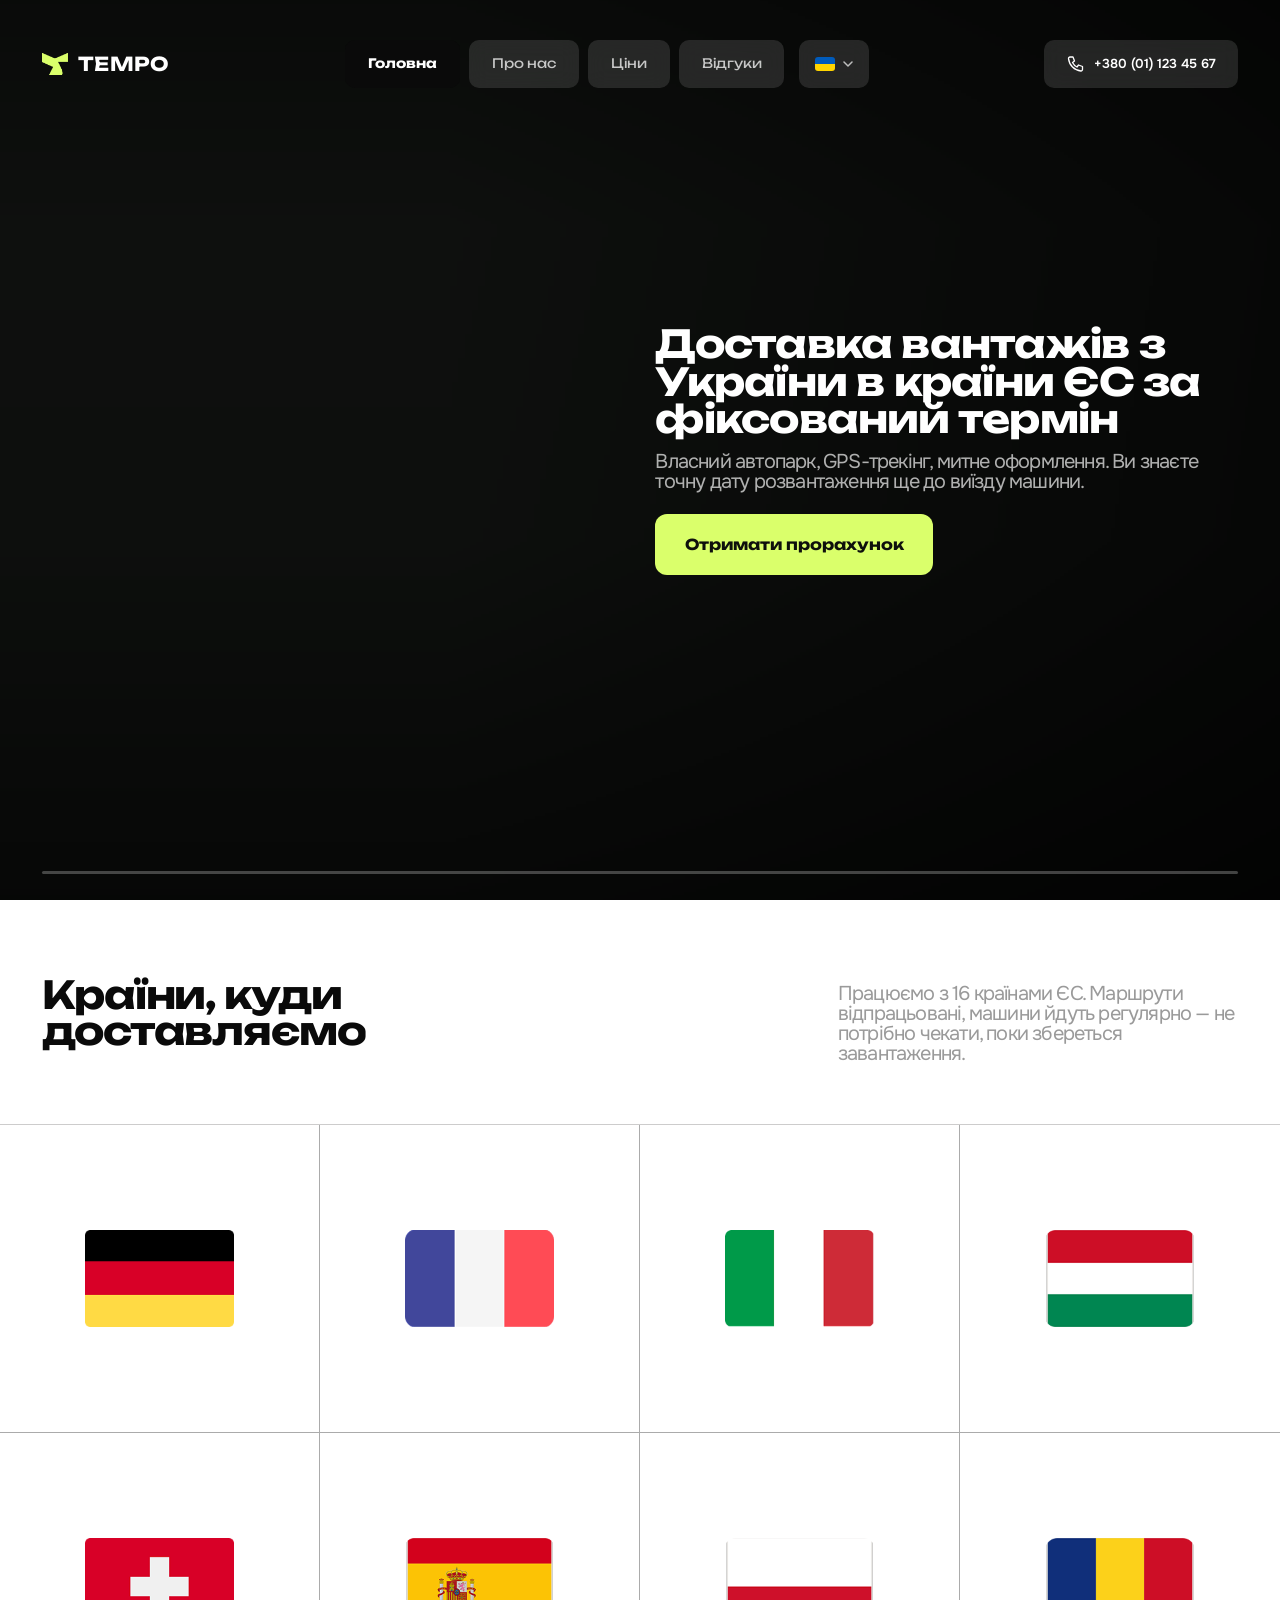
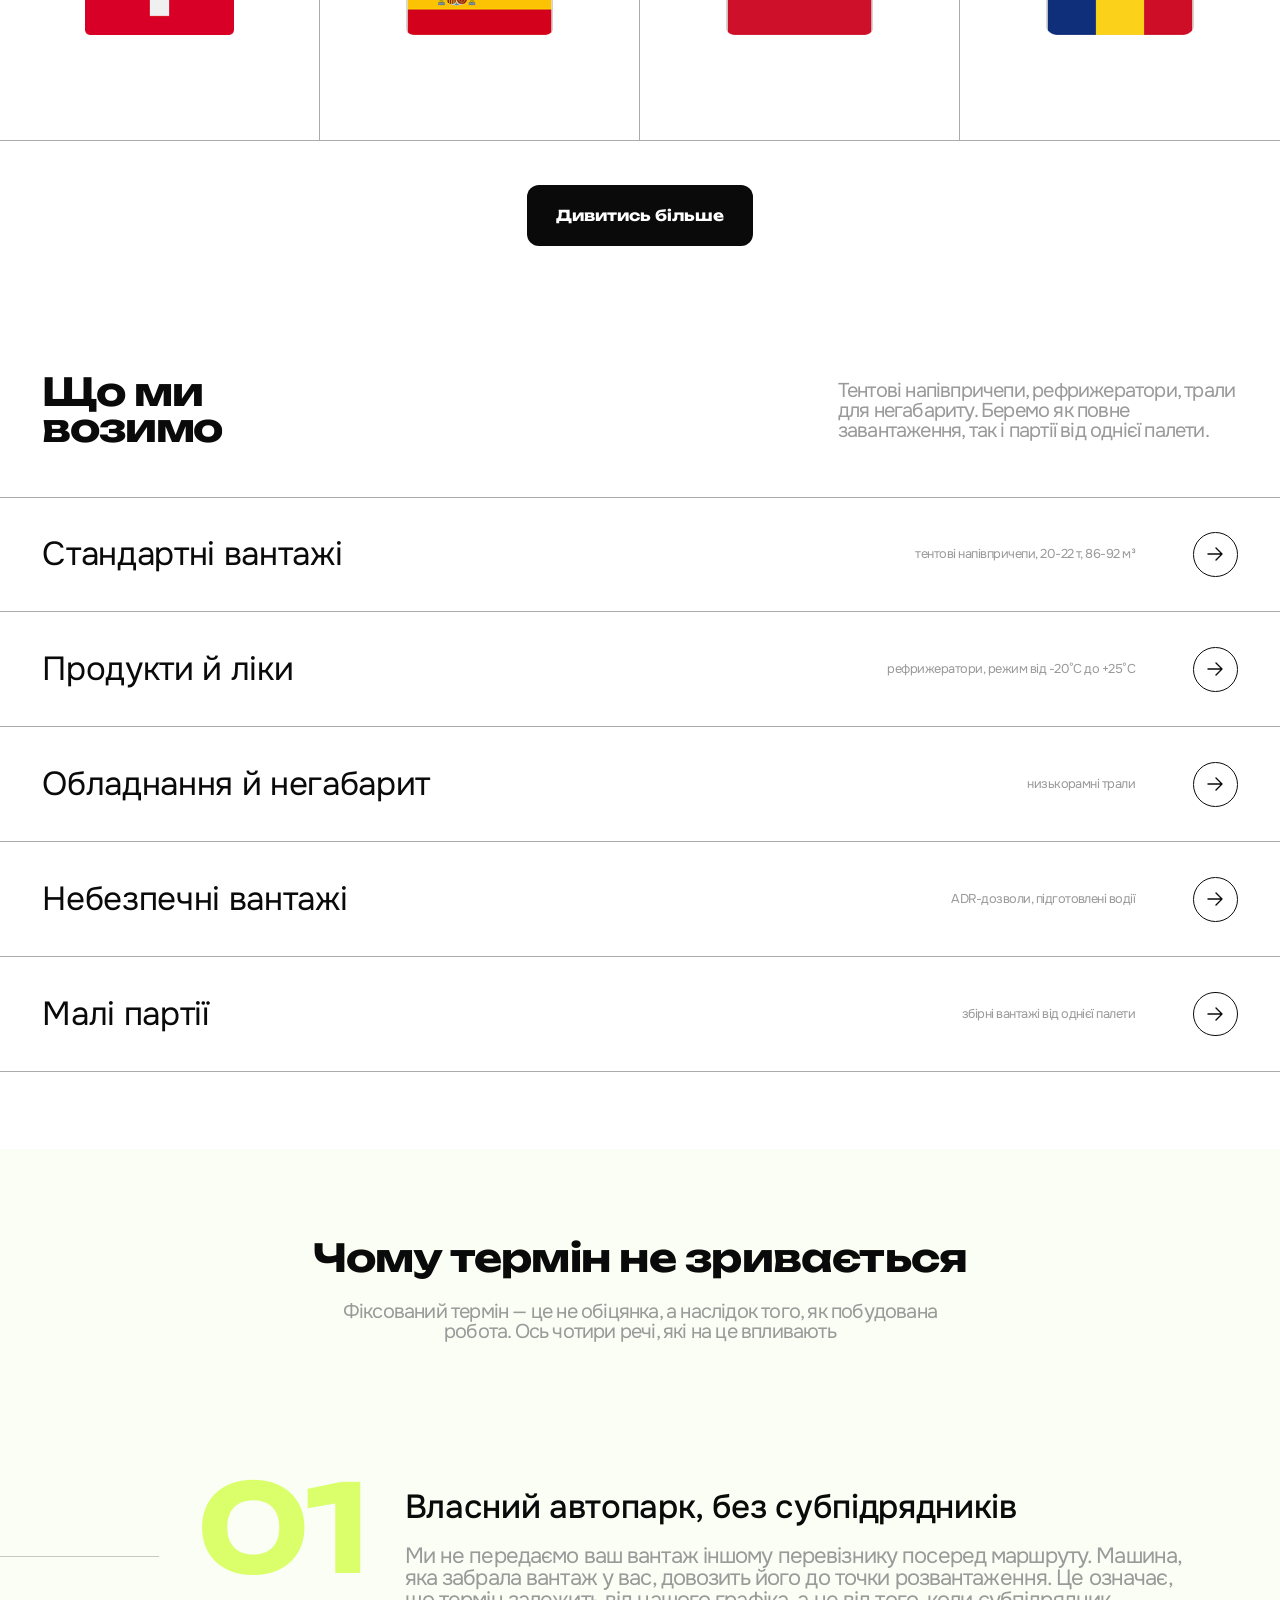
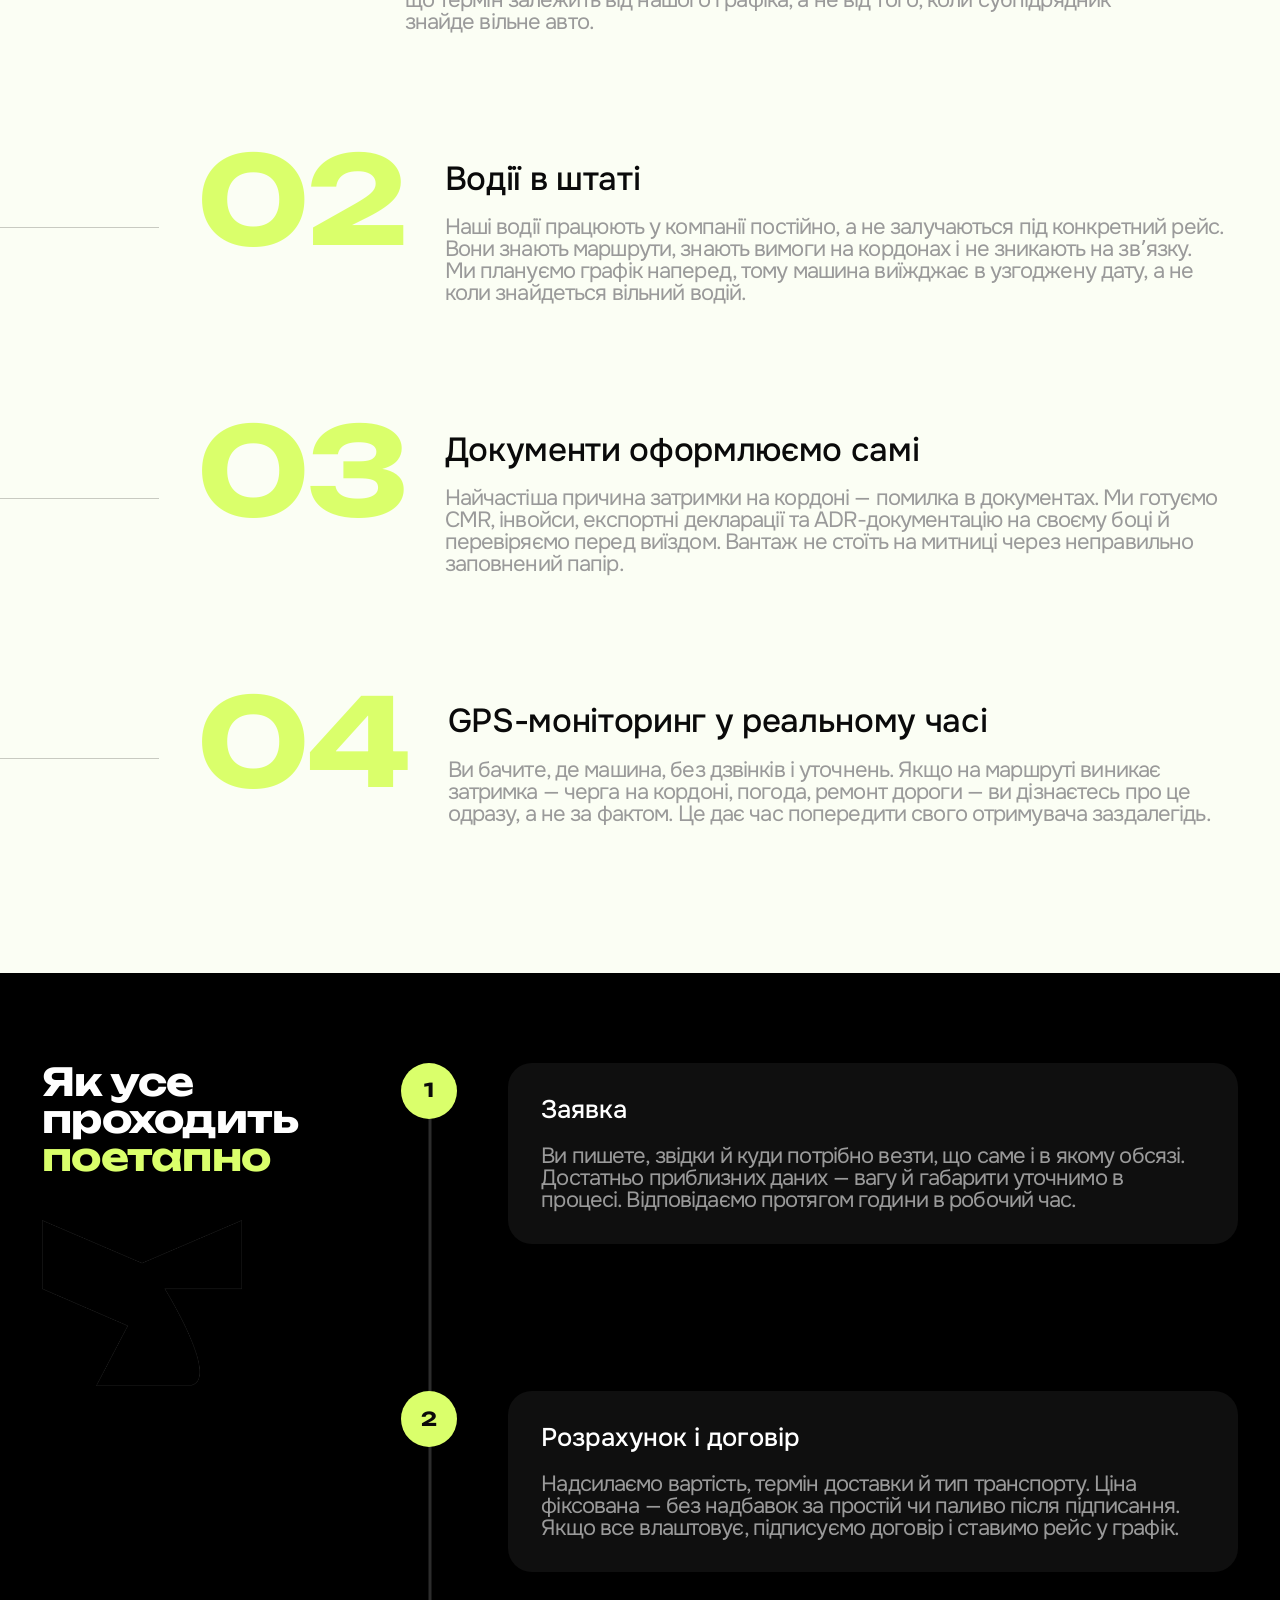
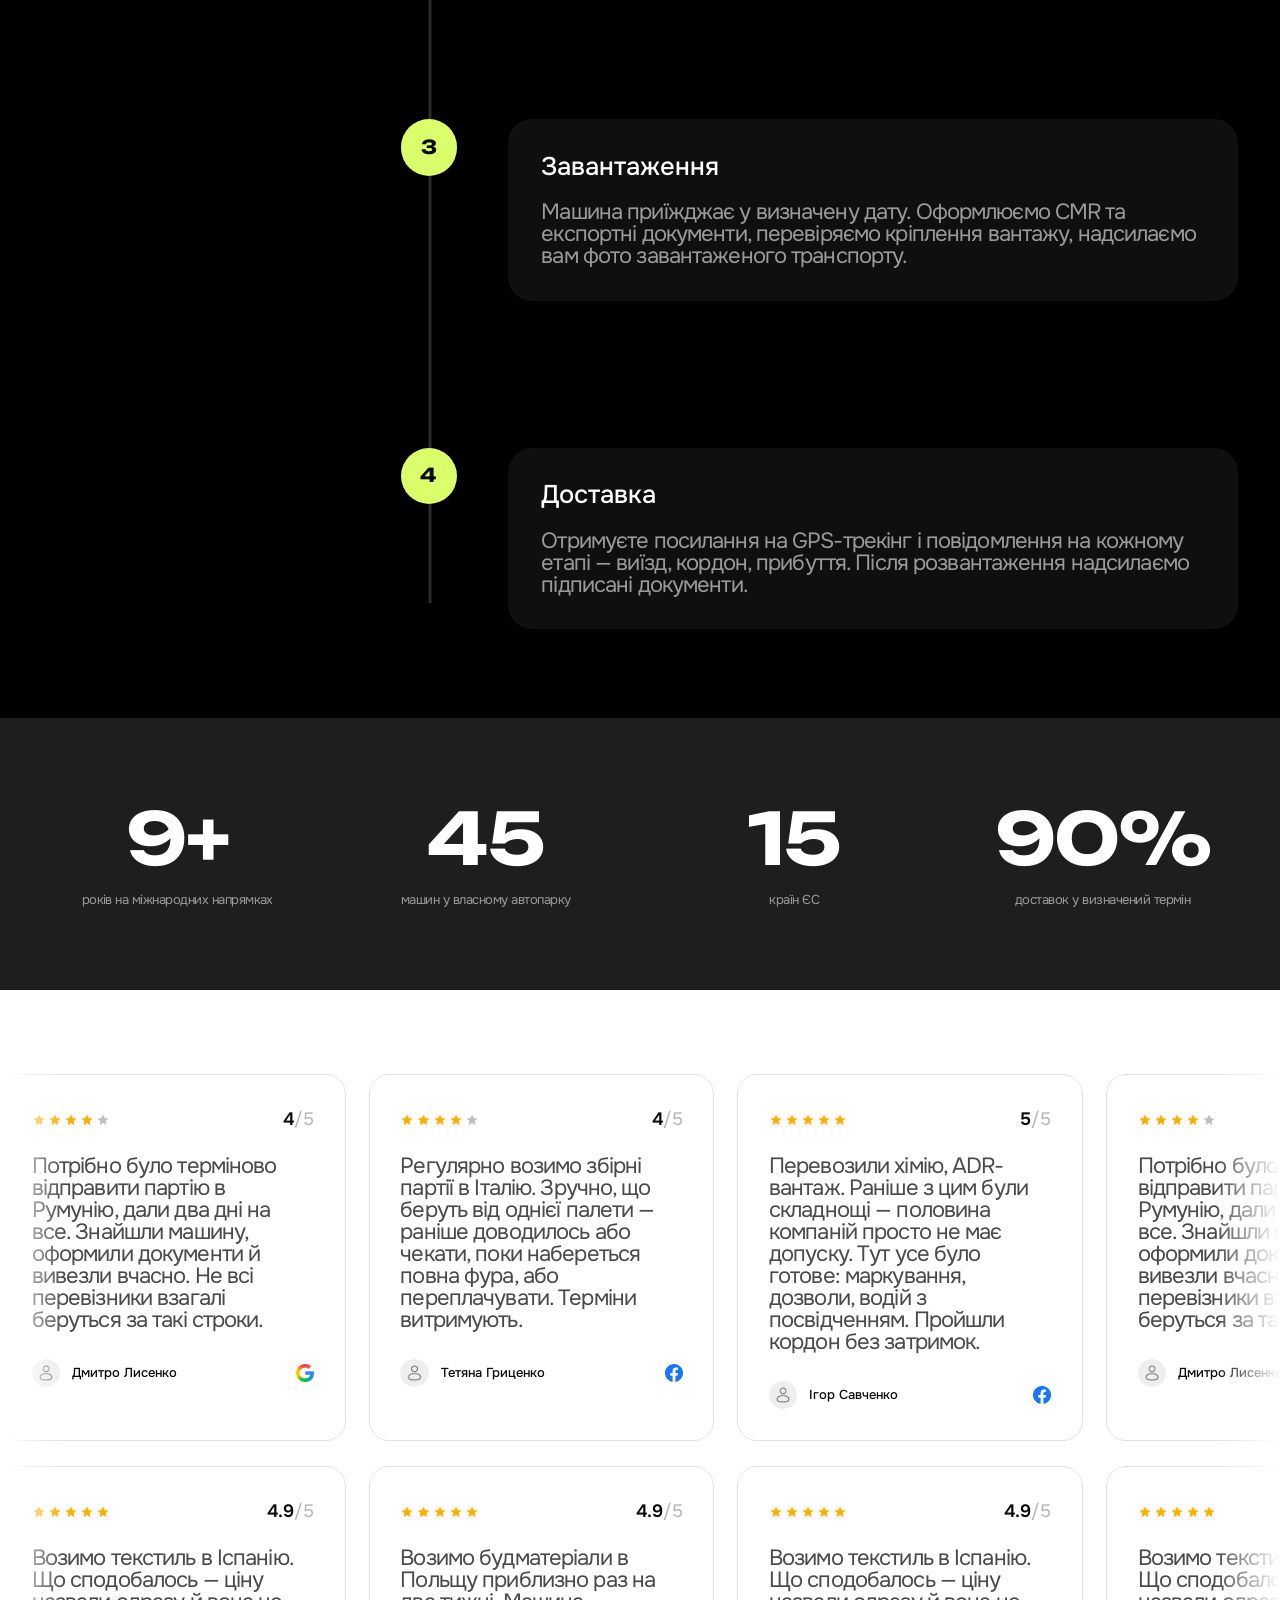
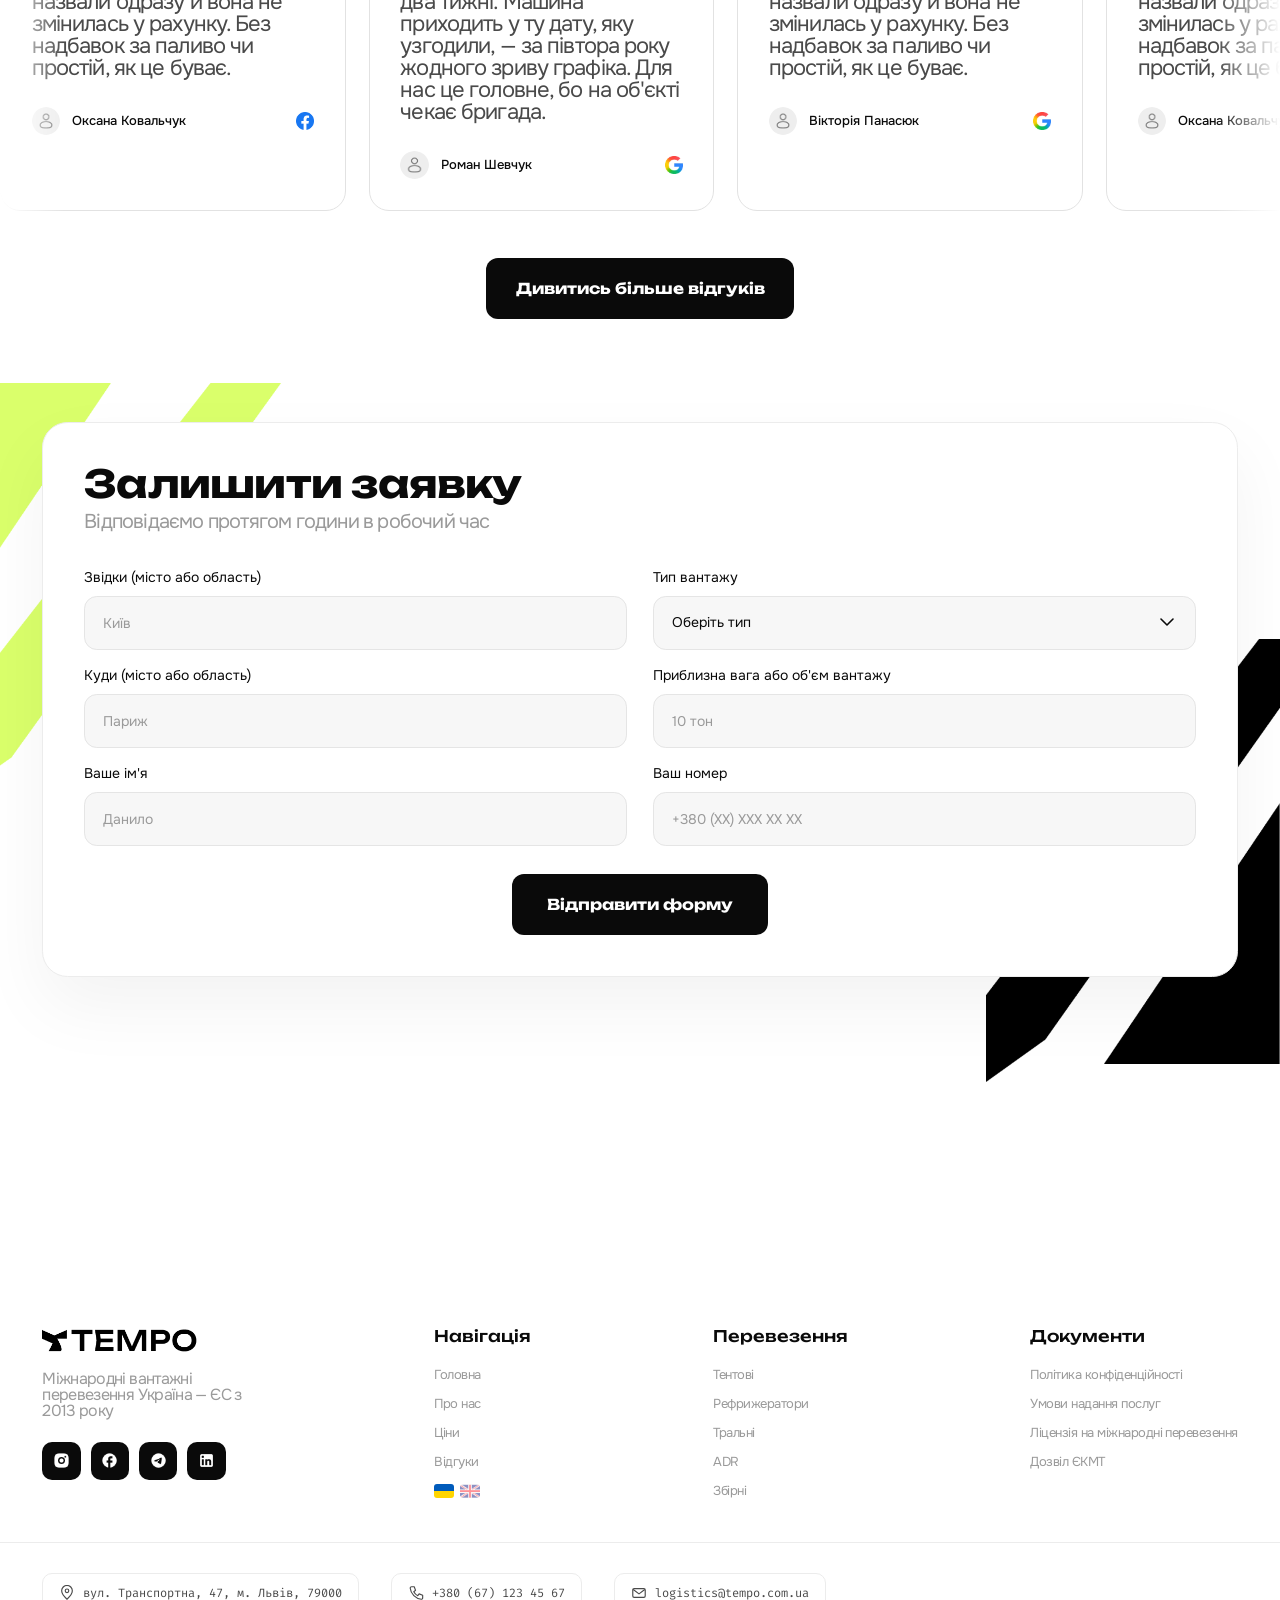
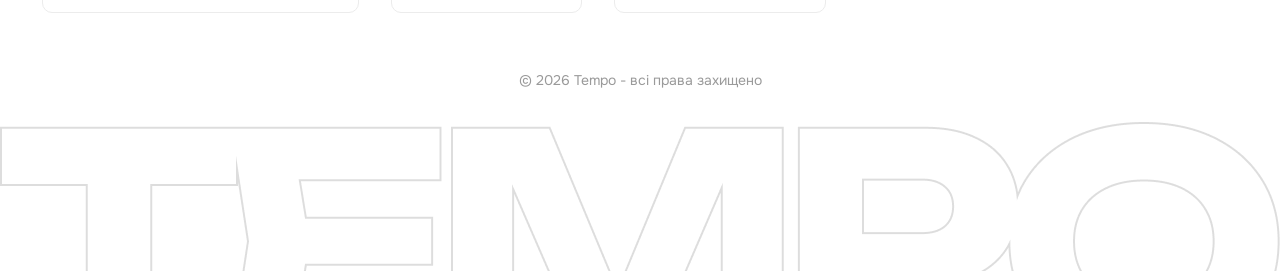
==== commit 247bd6f9: "added uk language" ====
--- a/index.html
+++ b/index.html
@@ -28,17 +28,22 @@
           <li><a href="reviews.html" class="nav__link">Відгуки</a></li>
         </ul>
 
-        <button class="lang-switch" type="button">
-          <span class="lang-switch__flag" aria-hidden="true">
-            <svg width="20" height="14" viewBox="0 0 20 14" xmlns="http://www.w3.org/2000/svg">
-              <rect width="20" height="7" fill="#005BBB"/>
-              <rect y="7" width="20" height="7" fill="#FFD500"/>
+        <div class="lang-switch">
+          <button class="lang-switch__btn" type="button" aria-expanded="false" aria-haspopup="true">
+            <span class="lang-switch__flag" aria-hidden="true">
+              <svg width="20" height="14" viewBox="0 0 20 14" xmlns="http://www.w3.org/2000/svg">
+                <rect width="20" height="7" fill="#005BBB"/>
+                <rect y="7" width="20" height="7" fill="#FFD500"/>
+              </svg>
+            </span>
+            <svg class="lang-switch__chevron" width="10" height="6" viewBox="0 0 10 6" fill="none" xmlns="http://www.w3.org/2000/svg">
+              <path d="M1 1L5 5L9 1" stroke="currentColor" stroke-width="1.5" stroke-linecap="round" stroke-linejoin="round"/>
             </svg>
-          </span>
-          <svg class="lang-switch__chevron" width="10" height="6" viewBox="0 0 10 6" fill="none" xmlns="http://www.w3.org/2000/svg">
-            <path d="M1 1L5 5L9 1" stroke="currentColor" stroke-width="1.5" stroke-linecap="round" stroke-linejoin="round"/>
-          </svg>
-        </button>
+          </button>
+          <ul class="lang-switch__menu">
+            <li><a href="en/index.html" class="lang-switch__option"><img src="assets/img/uk-flag.png" alt="" class="lang-switch__option-flag">English</a></li>
+          </ul>
+        </div>
       </nav>
 
       <a href="tel:+380011234567" class="phone">
@@ -700,17 +705,16 @@
           <li><a href="prices.html">Ціни</a></li>
           <li><a href="reviews.html">Відгуки</a></li>
         </ul>
-        <div class="footer__flags" aria-hidden="true">
-          <svg width="20" height="14" viewBox="0 0 20 14" xmlns="http://www.w3.org/2000/svg">
-            <rect width="20" height="7" fill="#005BBB"/>
-            <rect y="7" width="20" height="7" fill="#FFD500"/>
-          </svg>
-          <svg width="20" height="14" viewBox="0 0 20 14" xmlns="http://www.w3.org/2000/svg">
-            <rect width="20" height="14" fill="#012169"/>
-            <path d="M0 0L20 14M20 0L0 14" stroke="#fff" stroke-width="2"/>
-            <path d="M8.5 0V14M0 7H20" stroke="#fff" stroke-width="3"/>
-            <path d="M8.5 0V14M0 7H20" stroke="#C8102E" stroke-width="1.4"/>
-          </svg>
+        <div class="footer__flags">
+          <a href="index.html" class="is-active" aria-label="Українська">
+            <svg width="20" height="14" viewBox="0 0 20 14" xmlns="http://www.w3.org/2000/svg">
+              <rect width="20" height="7" fill="#005BBB"/>
+              <rect y="7" width="20" height="7" fill="#FFD500"/>
+            </svg>
+          </a>
+          <a href="en/index.html" aria-label="English">
+            <img src="assets/img/uk-flag.png" alt="">
+          </a>
         </div>
       </div>
 
--- a/css/style.css
+++ b/css/style.css
@@ -325,6 +325,12 @@
 }
 
 .lang-switch {
+  position: relative;
+  display: inline-flex;
+  flex-shrink: 0;
+}
+
+.lang-switch__btn {
   display: inline-flex;
   align-items: center;
   gap: 8px;
@@ -335,7 +341,7 @@
   backdrop-filter: blur(10px);
   -webkit-backdrop-filter: blur(10px);
   color: var(--color-white);
-  flex-shrink: 0;
+  cursor: pointer;
   transition: background-color .2s ease, color .2s ease;
 }
 
@@ -345,12 +351,23 @@
   overflow: hidden;
 }
 
+.lang-switch__flag img {
+  display: block;
+  width: 20px;
+  height: 14px;
+  object-fit: cover;
+}
+
 .lang-switch__chevron {
   color: rgba(255, 255, 255, 0.7);
-  transition: color .2s ease;
-}
-
-.header.is-light .lang-switch {
+  transition: color .2s ease, transform .2s ease;
+}
+
+.lang-switch.is-open .lang-switch__chevron {
+  transform: rotate(180deg);
+}
+
+.header.is-light .lang-switch__btn {
   background: #f3f3f3;
   backdrop-filter: none;
   -webkit-backdrop-filter: none;
@@ -359,6 +376,58 @@
 
 .header.is-light .lang-switch__chevron {
   color: #0a0a0a;
+}
+
+.lang-switch__menu {
+  position: absolute;
+  top: calc(100% + 8px);
+  right: 0;
+  min-width: 100%;
+  margin: 0;
+  padding: 6px;
+  list-style: none;
+  background: var(--color-white);
+  border-radius: 10px;
+  box-shadow: 0 12px 32px rgba(10, 10, 10, 0.18);
+  opacity: 0;
+  visibility: hidden;
+  transform: translateY(-6px);
+  transition: opacity .18s ease, transform .18s ease, visibility .18s ease;
+  z-index: 30;
+}
+
+.lang-switch.is-open .lang-switch__menu {
+  opacity: 1;
+  visibility: visible;
+  transform: translateY(0);
+}
+
+.lang-switch__option {
+  display: flex;
+  align-items: center;
+  gap: 8px;
+  padding: 8px 10px;
+  border-radius: 7px;
+  font-family: 'Onest', sans-serif;
+  font-weight: 400;
+  font-size: 14px;
+  color: #0a0a0a;
+  white-space: nowrap;
+  transition: background-color .15s ease;
+}
+
+.lang-switch__option:hover {
+  background: #f3f3f3;
+}
+
+.lang-switch__option-flag {
+  display: block;
+  width: 20px;
+  height: 14px;
+  border-radius: 3px;
+  overflow: hidden;
+  object-fit: cover;
+  flex-shrink: 0;
 }
 
 .phone {
@@ -1331,9 +1400,25 @@
   margin-top: clamp(10px, 1.2vw, 16px);
 }
 
-.footer__flags svg {
+.footer__flags a {
+  display: flex;
   border-radius: 3px;
   overflow: hidden;
+  opacity: 0.6;
+  transition: opacity .2s ease;
+}
+
+.footer__flags a:hover,
+.footer__flags a.is-active {
+  opacity: 1;
+}
+
+.footer__flags img,
+.footer__flags svg {
+  display: block;
+  width: 20px;
+  height: 14px;
+  object-fit: cover;
 }
 
 .footer__contacts {
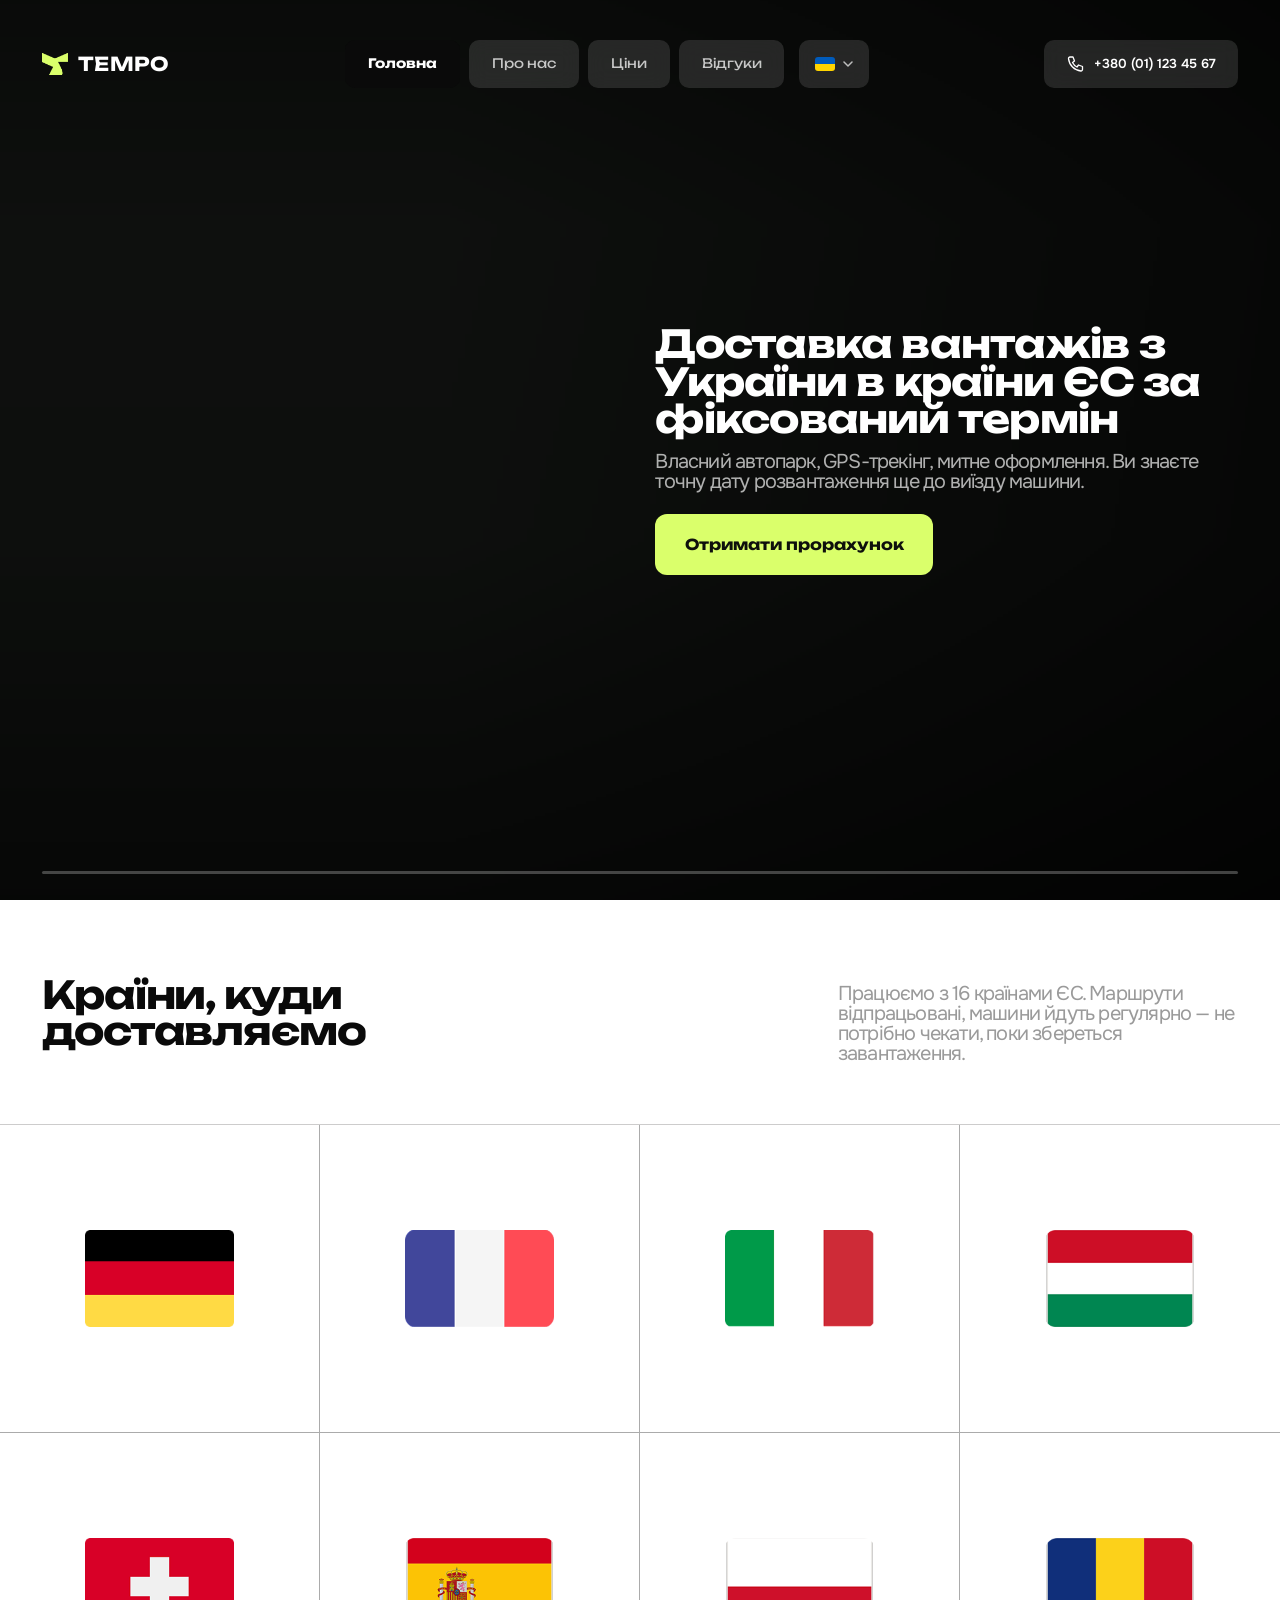
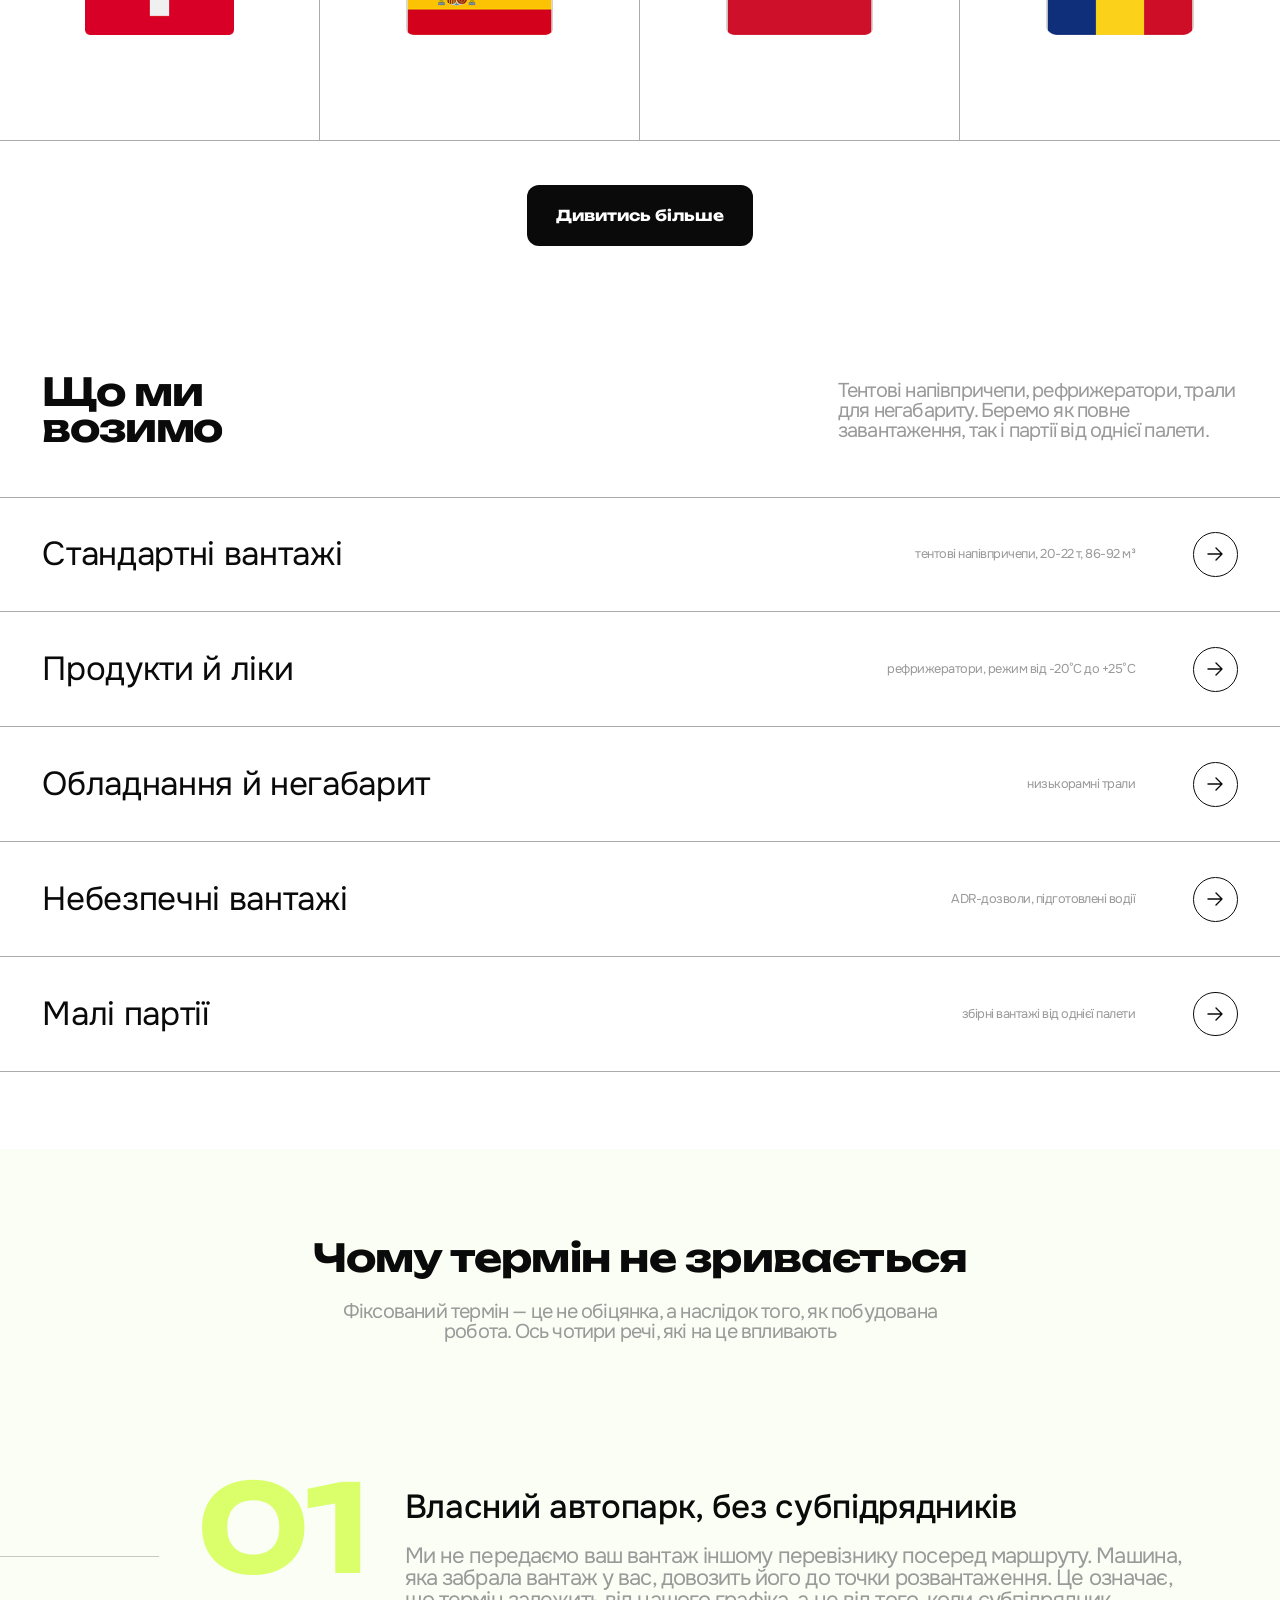
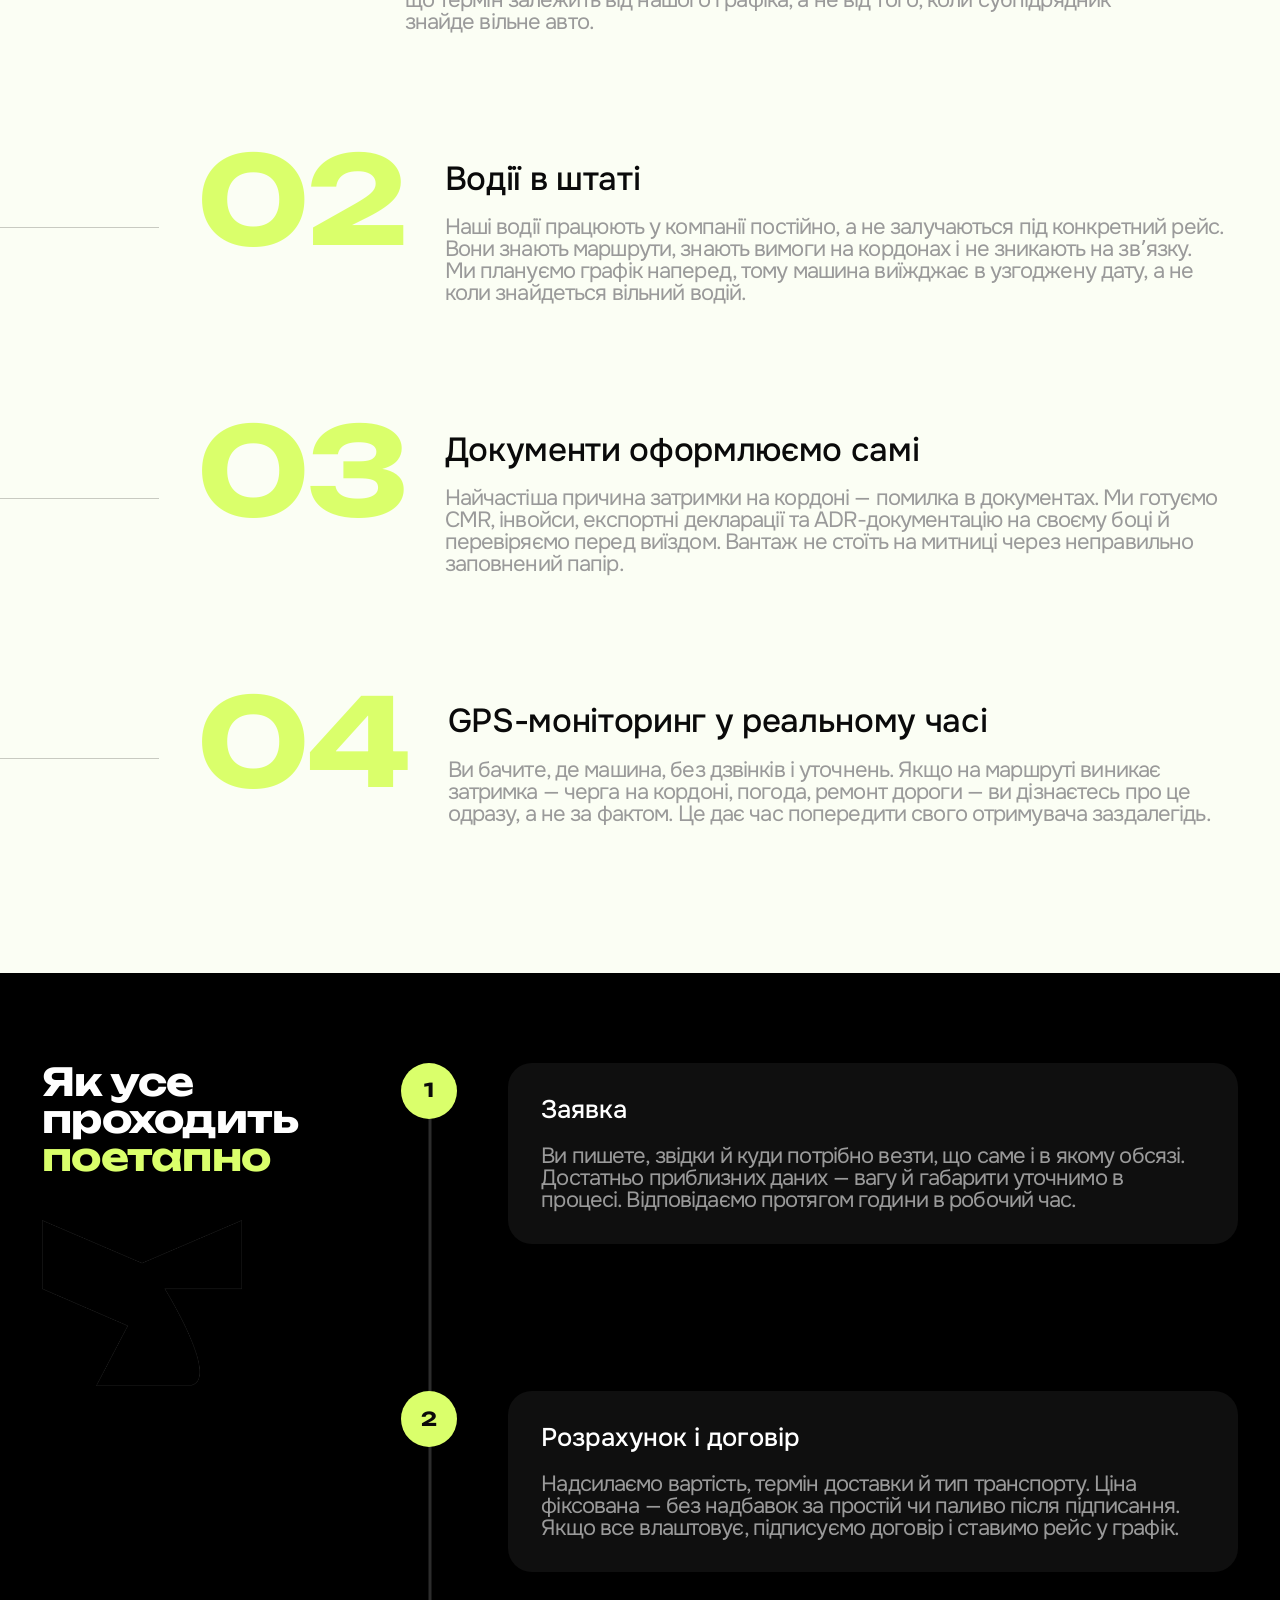
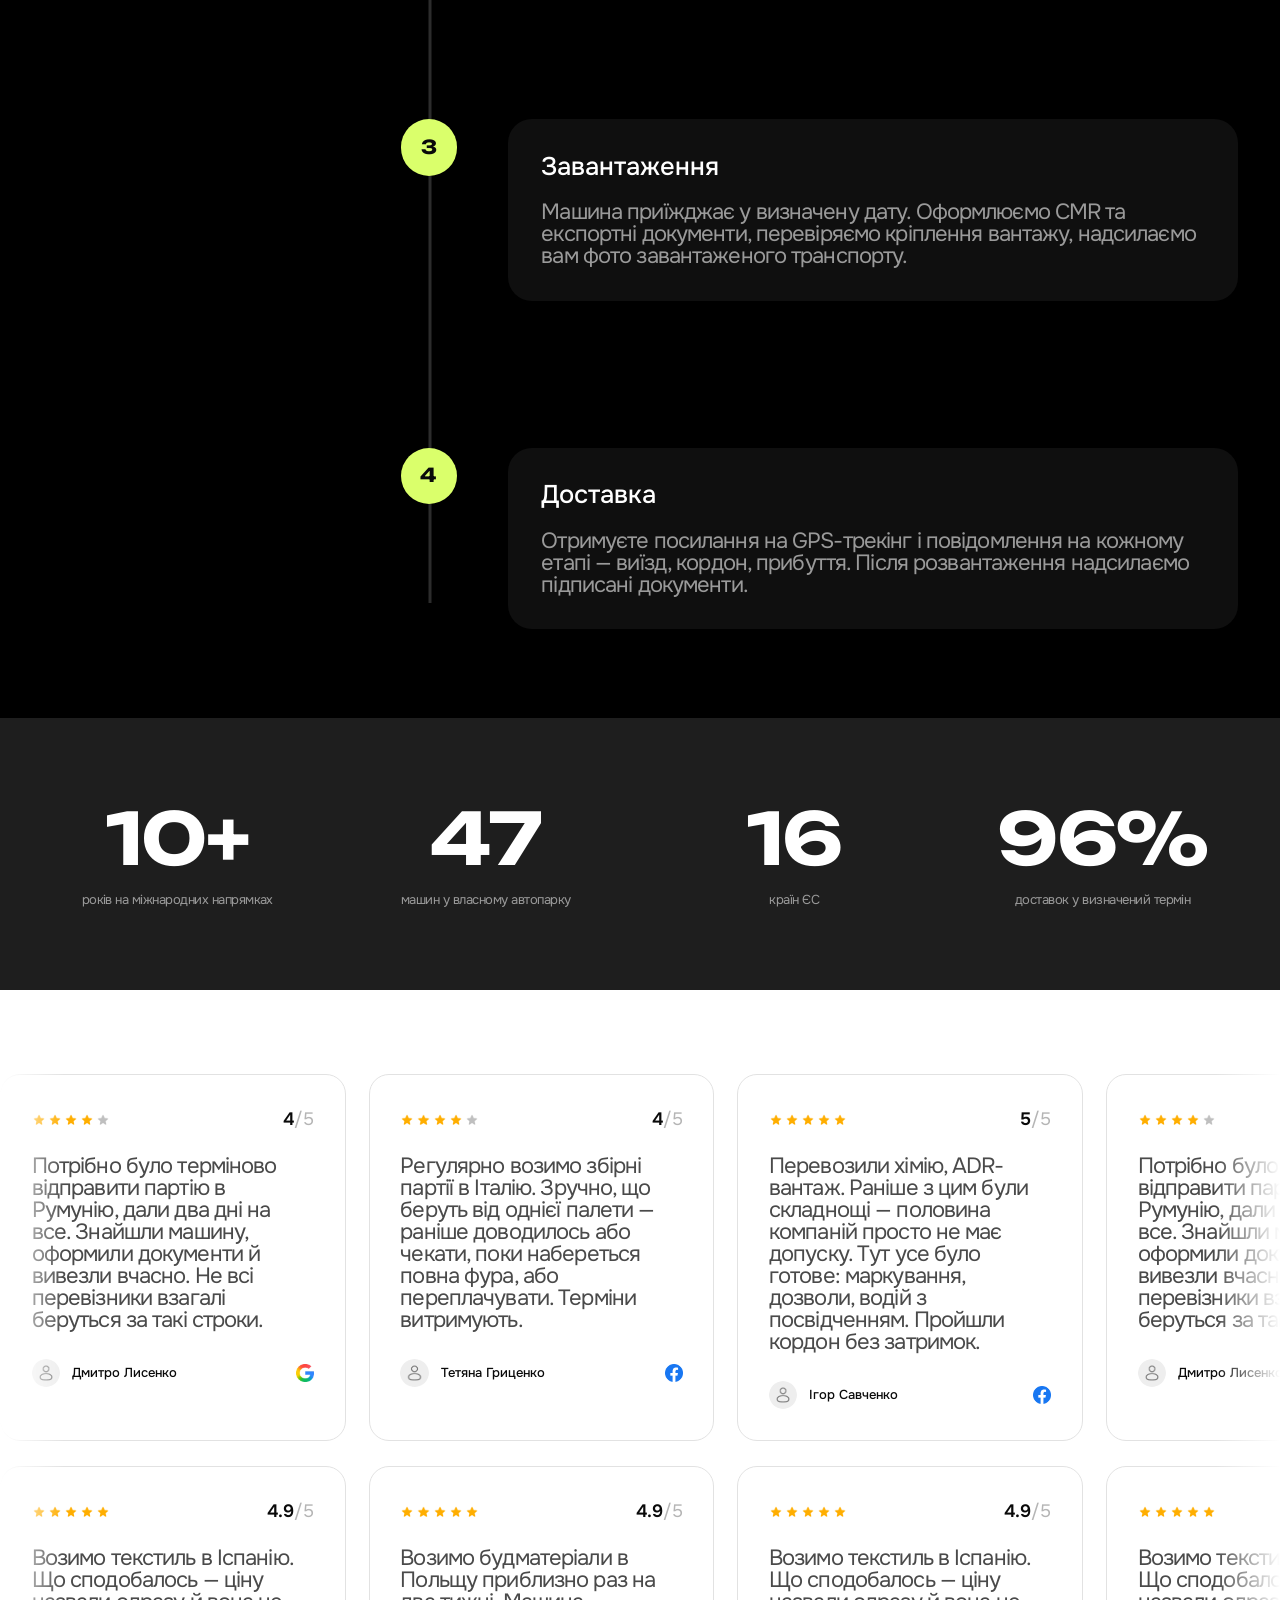
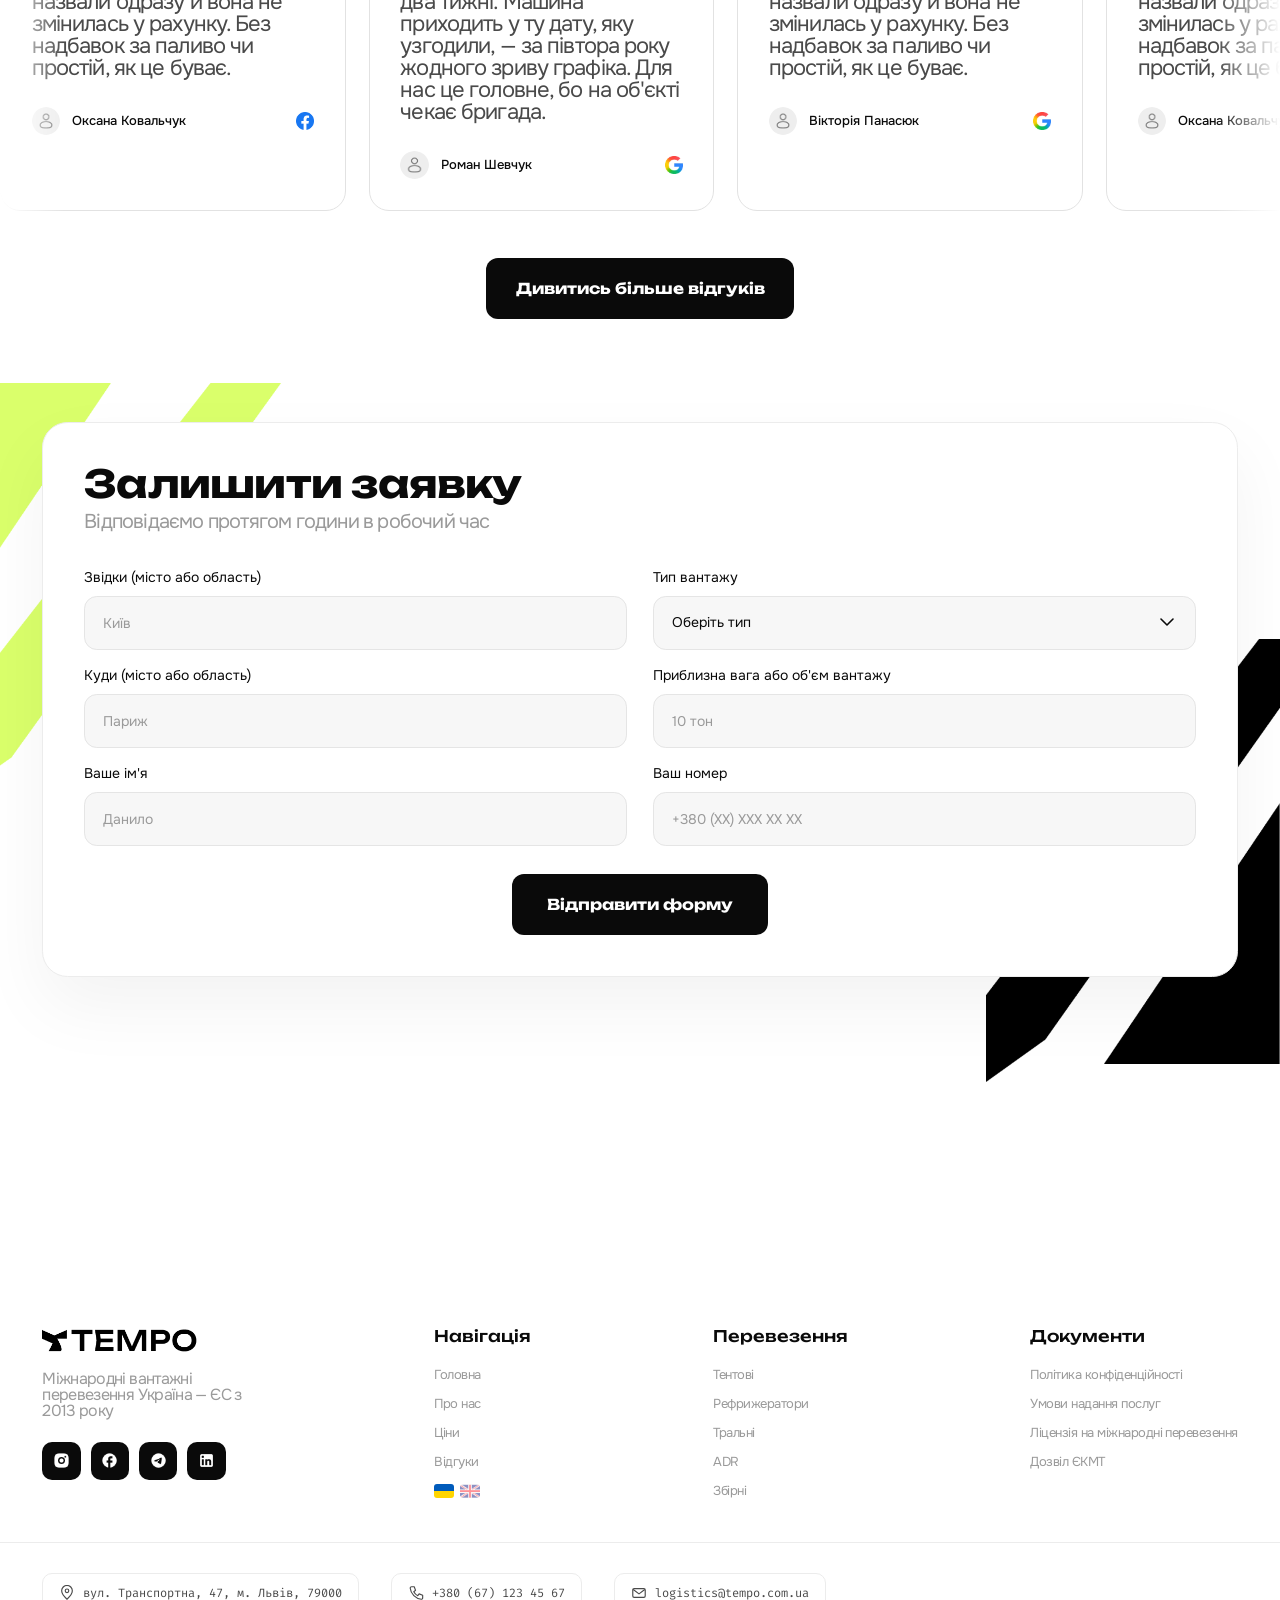
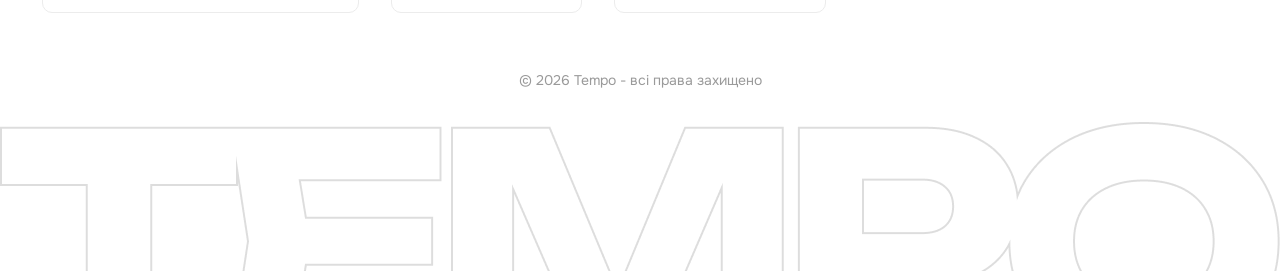
==== commit 555f6cb1: "mobile" ====
--- a/index.html
+++ b/index.html
@@ -52,6 +52,19 @@
         </svg>
         +380 (01) 123 45 67
       </a>
+
+      <button class="nav-toggle" type="button" id="navToggle" aria-label="Меню" aria-expanded="false" aria-controls="mobileNav">
+        <span></span><span></span><span></span>
+      </button>
+    </div>
+
+    <div class="mobile-nav" id="mobileNav">
+      <ul class="mobile-nav__list">
+        <li><a href="index.html" class="is-active">Головна</a></li>
+        <li><a href="about.html">Про нас</a></li>
+        <li><a href="prices.html">Ціни</a></li>
+        <li><a href="reviews.html">Відгуки</a></li>
+      </ul>
     </div>
   </header>
 
@@ -518,6 +531,10 @@
             </article>
           </div>
         </div>
+      </div>
+
+      <div class="reviews__scrollbar" id="reviewsScrollbar" aria-hidden="true">
+        <div class="reviews__scrollbar-fill" id="reviewsScrollbarFill"></div>
       </div>
 
       <div class="reviews__marquee reviews__marquee--row2">
--- a/css/style.css
+++ b/css/style.css
@@ -430,6 +430,14 @@
   flex-shrink: 0;
 }
 
+.nav-toggle {
+  display: none;
+}
+
+.mobile-nav {
+  display: none;
+}
+
 .phone {
   display: inline-flex;
   align-items: center;
@@ -1181,6 +1189,10 @@
   padding-top: clamp(16px, 1.7vw, 33px);
 }
 
+.reviews__scrollbar {
+  display: none;
+}
+
 /* ===== Contact ===== */
 .contact {
   position: relative;
@@ -1460,8 +1472,8 @@
   pointer-events: none;
 }
 
-/* ===== Small screens fallback ===== */
-@media (max-width: 860px) {
+/* ===== Small screens fallback (tablet) ===== */
+@media (min-width: 641px) and (max-width: 860px) {
   .header__inner {
     flex-wrap: wrap;
     row-gap: 12px;
@@ -1485,3 +1497,510 @@
     max-width: 100%;
   }
 }
+
+/* ===================================================================
+   ===== Mobile (≤640px) — dedicated layout per Figma mobile design =====
+   =================================================================== */
+@media (max-width: 640px) {
+  :root {
+    --mobile-topbar-h: 40px;
+  }
+
+  /* ----- Header ----- */
+  .header {
+    height: var(--header-height);
+    flex-direction: column;
+    align-items: stretch;
+  }
+
+  .header::before {
+    content: '';
+    position: absolute;
+    inset: 0 0 auto 0;
+    height: var(--mobile-topbar-h);
+    background: #0a0a0a;
+    z-index: -1;
+    transition: background-color .3s ease;
+  }
+
+  .header.is-light::before {
+    background: var(--color-white);
+  }
+
+  .header__inner {
+    display: grid;
+    grid-template-columns: 1fr auto;
+    grid-template-rows: var(--mobile-topbar-h) 1fr;
+    grid-template-areas:
+      "phone lang"
+      "logo  toggle";
+    align-items: center;
+    height: 100%;
+    gap: 0;
+  }
+
+  .logo { grid-area: logo; }
+
+  .nav {
+    grid-area: lang;
+    justify-self: end;
+  }
+
+  .nav__list { display: none; }
+
+  .phone {
+    grid-area: phone;
+    justify-self: start;
+    height: auto;
+    padding: 0;
+    background: transparent;
+    backdrop-filter: none;
+    -webkit-backdrop-filter: none;
+    font-family: 'Fira Code', monospace;
+    font-weight: 400;
+    font-size: 13px;
+  }
+
+  .phone svg { display: none; }
+
+  .header.is-light .phone {
+    background: transparent;
+    color: var(--color-text);
+  }
+
+  .lang-switch__btn {
+    height: auto;
+    padding: 0;
+    background: transparent;
+    backdrop-filter: none;
+    -webkit-backdrop-filter: none;
+    gap: 6px;
+  }
+
+  .header.is-light .lang-switch__btn {
+    background: transparent;
+  }
+
+  .lang-switch__menu {
+    top: calc(100% + 10px);
+  }
+
+  /* ----- Hamburger toggle ----- */
+  .nav-toggle {
+    grid-area: toggle;
+    justify-self: end;
+    display: flex;
+    flex-direction: column;
+    align-items: center;
+    justify-content: center;
+    gap: 5px;
+    width: 40px;
+    height: 40px;
+    border-radius: 50%;
+    border: 1px solid rgba(255, 255, 255, 0.35);
+    background: transparent;
+    cursor: pointer;
+    flex-shrink: 0;
+  }
+
+  .nav-toggle span {
+    display: block;
+    width: 16px;
+    height: 1.5px;
+    background: var(--color-white);
+    border-radius: 1px;
+    transition: transform .25s ease, opacity .25s ease;
+  }
+
+  .header.is-light .nav-toggle {
+    border-color: rgba(10, 10, 10, 0.25);
+  }
+
+  .header.is-light .nav-toggle span {
+    background: var(--color-text);
+  }
+
+  .nav-toggle.is-open span:nth-child(1) { transform: translateY(6.5px) rotate(45deg); }
+  .nav-toggle.is-open span:nth-child(2) { opacity: 0; }
+  .nav-toggle.is-open span:nth-child(3) { transform: translateY(-6.5px) rotate(-45deg); }
+
+  .mobile-nav {
+    display: block;
+    position: fixed;
+    left: 0;
+    right: 0;
+    top: var(--header-height);
+    z-index: 99;
+    background: #0a0a0a;
+    max-height: 0;
+    overflow: hidden;
+    transition: max-height .3s ease;
+  }
+
+  .mobile-nav.is-open {
+    max-height: 320px;
+  }
+
+  .mobile-nav__list {
+    list-style: none;
+    padding: 4px 20px 20px;
+  }
+
+  .mobile-nav__list a {
+    display: block;
+    padding: 14px 2px;
+    font-family: 'Unbounded', sans-serif;
+    font-weight: 400;
+    font-size: 15px;
+    color: rgba(255, 255, 255, 0.75);
+    border-bottom: 1px solid rgba(255, 255, 255, 0.08);
+  }
+
+  .mobile-nav__list a.is-active {
+    color: var(--color-accent);
+  }
+
+  /* ----- Hero ----- */
+  .hero {
+    align-items: flex-start;
+  }
+
+  .hero__inner {
+    justify-content: flex-start;
+    padding-top: calc(var(--header-height) + 28px);
+  }
+
+  .hero__content {
+    max-width: 100%;
+  }
+
+  .hero__title {
+    font-size: 30px;
+    line-height: 1.08;
+  }
+
+  .hero__subtitle {
+    font-size: 13px;
+    line-height: 1.4;
+  }
+
+  /* ----- Countries ----- */
+  .countries__header {
+    flex-direction: column;
+    gap: 12px;
+  }
+
+  .countries__desc {
+    max-width: 100%;
+  }
+
+  .countries__grid {
+    grid-template-columns: 1fr;
+  }
+
+  .country-card {
+    aspect-ratio: auto;
+    flex-direction: column;
+    border-right: none !important;
+    padding-block: 32px;
+  }
+
+  .country-card::after {
+    content: 'Натисніть, щоб побачити інформацію';
+    margin-top: 14px;
+    font-family: 'Onest', sans-serif;
+    font-size: 12px;
+    color: #9a9a9a;
+    text-align: center;
+  }
+
+  .country-card.is-open::after {
+    display: none;
+  }
+
+  .country-card__flag {
+    width: 120px;
+  }
+
+  .country-card.is-open .country-card__flag {
+    display: none;
+  }
+
+  .country-card__overlay {
+    position: static;
+    width: 100%;
+    opacity: 1;
+    clip-path: none;
+    transform: none;
+    transition: none;
+    display: none;
+    pointer-events: auto;
+  }
+
+  .country-card.is-open .country-card__overlay {
+    display: flex;
+  }
+
+  .country-card__info {
+    opacity: 1;
+    padding: 22px 20px 0;
+  }
+
+  .country-card__name {
+    font-size: 44px;
+    padding-bottom: 16px;
+  }
+
+  /* ----- Carry / Accordion ----- */
+  .carry__header {
+    flex-direction: column;
+    gap: 12px;
+  }
+
+  .carry__desc {
+    max-width: 100%;
+  }
+
+  .accordion-item__header {
+    flex-wrap: wrap;
+    padding-block: 20px;
+    gap: 4px 16px;
+  }
+
+  .accordion-item__title {
+    font-size: 18px;
+    flex-basis: calc(100% - 60px);
+  }
+
+  .accordion-item__preview {
+    flex-basis: calc(100% - 60px);
+    text-align: left;
+    padding-right: 0;
+    font-size: 12px;
+    order: 1;
+  }
+
+  .accordion-item__icon {
+    width: 40px;
+    height: 40px;
+    margin-left: auto;
+  }
+
+  /* ----- Why ----- */
+  .why__header {
+    text-align: left;
+    margin-inline: 0;
+    margin-bottom: 32px;
+  }
+
+  .why__title {
+    font-size: 28px;
+  }
+
+  .why__desc {
+    margin-inline: 0;
+    max-width: 100%;
+  }
+
+  .why-item {
+    display: grid;
+    grid-template-columns: auto 1fr;
+    column-gap: 16px;
+    padding-block: 24px;
+  }
+
+  .why-item__line {
+    display: none;
+  }
+
+  .why-item__body {
+    display: contents;
+  }
+
+  .why-item__title {
+    grid-column: 1 / 3;
+    grid-row: 1;
+    font-size: 20px;
+    margin-bottom: 12px;
+  }
+
+  .why-item__number {
+    grid-column: 1;
+    grid-row: 2;
+    align-self: start;
+    min-width: 0;
+    font-size: 56px;
+  }
+
+  .why-item__desc {
+    grid-column: 2;
+    grid-row: 2;
+    max-width: 100%;
+  }
+
+  /* ----- Steps ----- */
+  .steps__inner {
+    flex-direction: column;
+    gap: 24px;
+  }
+
+  .steps__aside {
+    position: static;
+    width: 100%;
+  }
+
+  .steps__title {
+    font-size: 30px;
+  }
+
+  .steps__watermark {
+    display: none;
+  }
+
+  .steps__item:not(:last-child) {
+    margin-bottom: 48px;
+  }
+
+  .steps__circle {
+    width: 40px;
+    height: 40px;
+    font-size: 15px;
+  }
+
+  .steps__card {
+    border-radius: 18px;
+    padding: 20px;
+  }
+
+  .steps__card-title {
+    font-size: 18px;
+  }
+
+  /* ----- Achievements ----- */
+  .achievements__grid {
+    grid-template-columns: 1fr 1fr;
+    row-gap: 40px;
+    position: relative;
+  }
+
+  .achievements__grid::before {
+    content: '';
+    position: absolute;
+    top: 0;
+    bottom: 0;
+    left: 50%;
+    width: 1px;
+    background: rgba(255, 255, 255, 0.12);
+  }
+
+  .achievement__number {
+    font-size: 40px;
+  }
+
+  .achievement__label {
+    font-size: 12px;
+  }
+
+  /* ----- Reviews ----- */
+  .reviews__marquee--row2 {
+    display: none;
+  }
+
+  .reviews__marquee--row1 .reviews__set[aria-hidden="true"] {
+    display: none;
+  }
+
+  .reviews__marquee--row1 {
+    overflow-x: auto;
+    scroll-snap-type: x mandatory;
+    -webkit-overflow-scrolling: touch;
+    scrollbar-width: none;
+    padding-bottom: 2px;
+  }
+
+  .reviews__marquee--row1::-webkit-scrollbar {
+    display: none;
+  }
+
+  .reviews__marquee--row1 .reviews__track {
+    animation: none;
+  }
+
+  .review-card {
+    width: 86vw;
+    scroll-snap-align: start;
+  }
+
+  .reviews__scrollbar {
+    display: block;
+    height: 4px;
+    border-radius: 4px;
+    background: #ececec;
+    margin-top: 16px;
+    overflow: hidden;
+  }
+
+  .reviews__scrollbar-fill {
+    height: 100%;
+    width: 33%;
+    background: #c9c9c9;
+    border-radius: 4px;
+  }
+
+  .reviews__footer {
+    padding-top: 24px;
+  }
+
+  /* ----- Contact ----- */
+  .contact-form__row {
+    grid-template-columns: 1fr;
+    gap: 16px;
+  }
+
+  .contact-card__title {
+    font-size: 28px;
+  }
+
+  .contact-form__submit .btn {
+    width: 100%;
+  }
+
+  /* ----- Footer ----- */
+  .footer__top {
+    flex-direction: column;
+    align-items: center;
+    text-align: center;
+  }
+
+  .footer__brand {
+    max-width: 100%;
+    display: flex;
+    flex-direction: column;
+    align-items: center;
+  }
+
+  .footer__social {
+    justify-content: center;
+  }
+
+  .footer__col {
+    width: 100%;
+  }
+
+  .footer__list {
+    align-items: center;
+  }
+
+  .footer__flags {
+    justify-content: center;
+  }
+
+  .footer__contacts {
+    flex-direction: column;
+    align-items: stretch;
+  }
+
+  .footer__contact-item {
+    justify-content: center;
+  }
+}
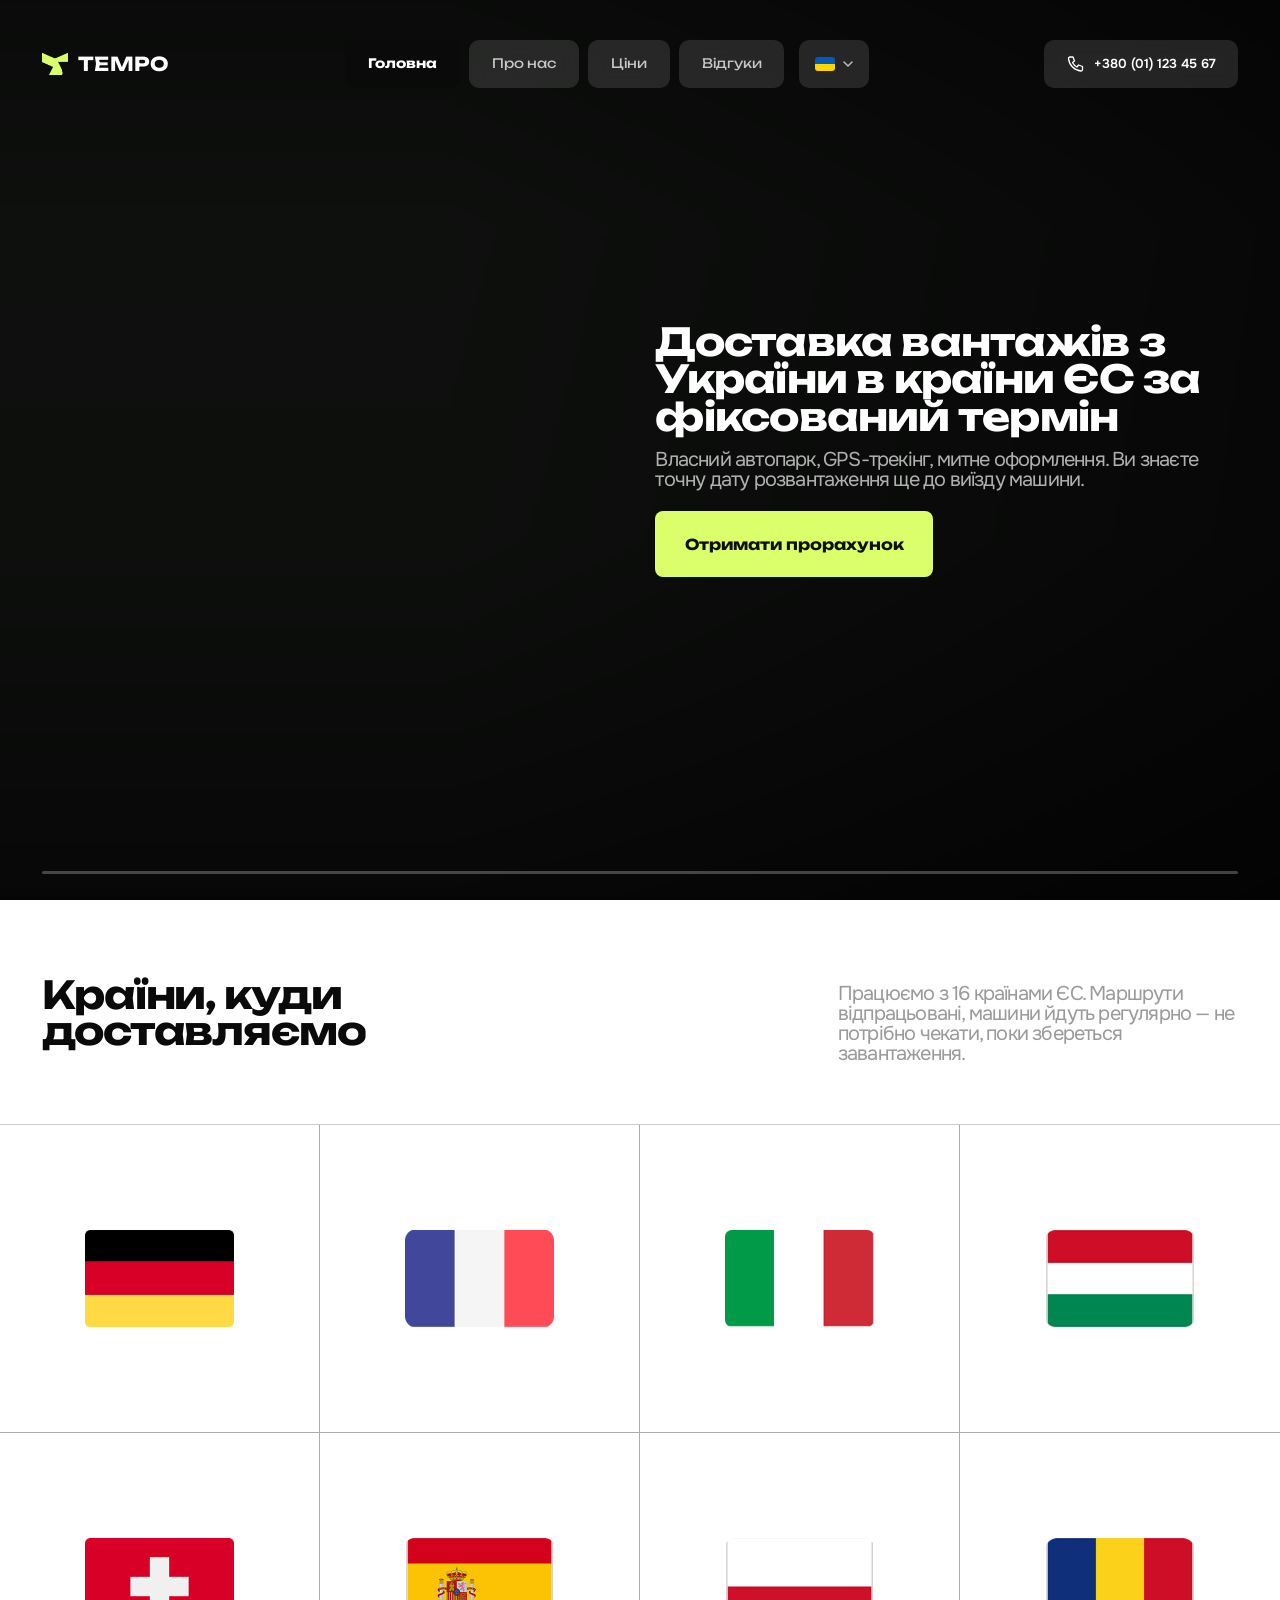
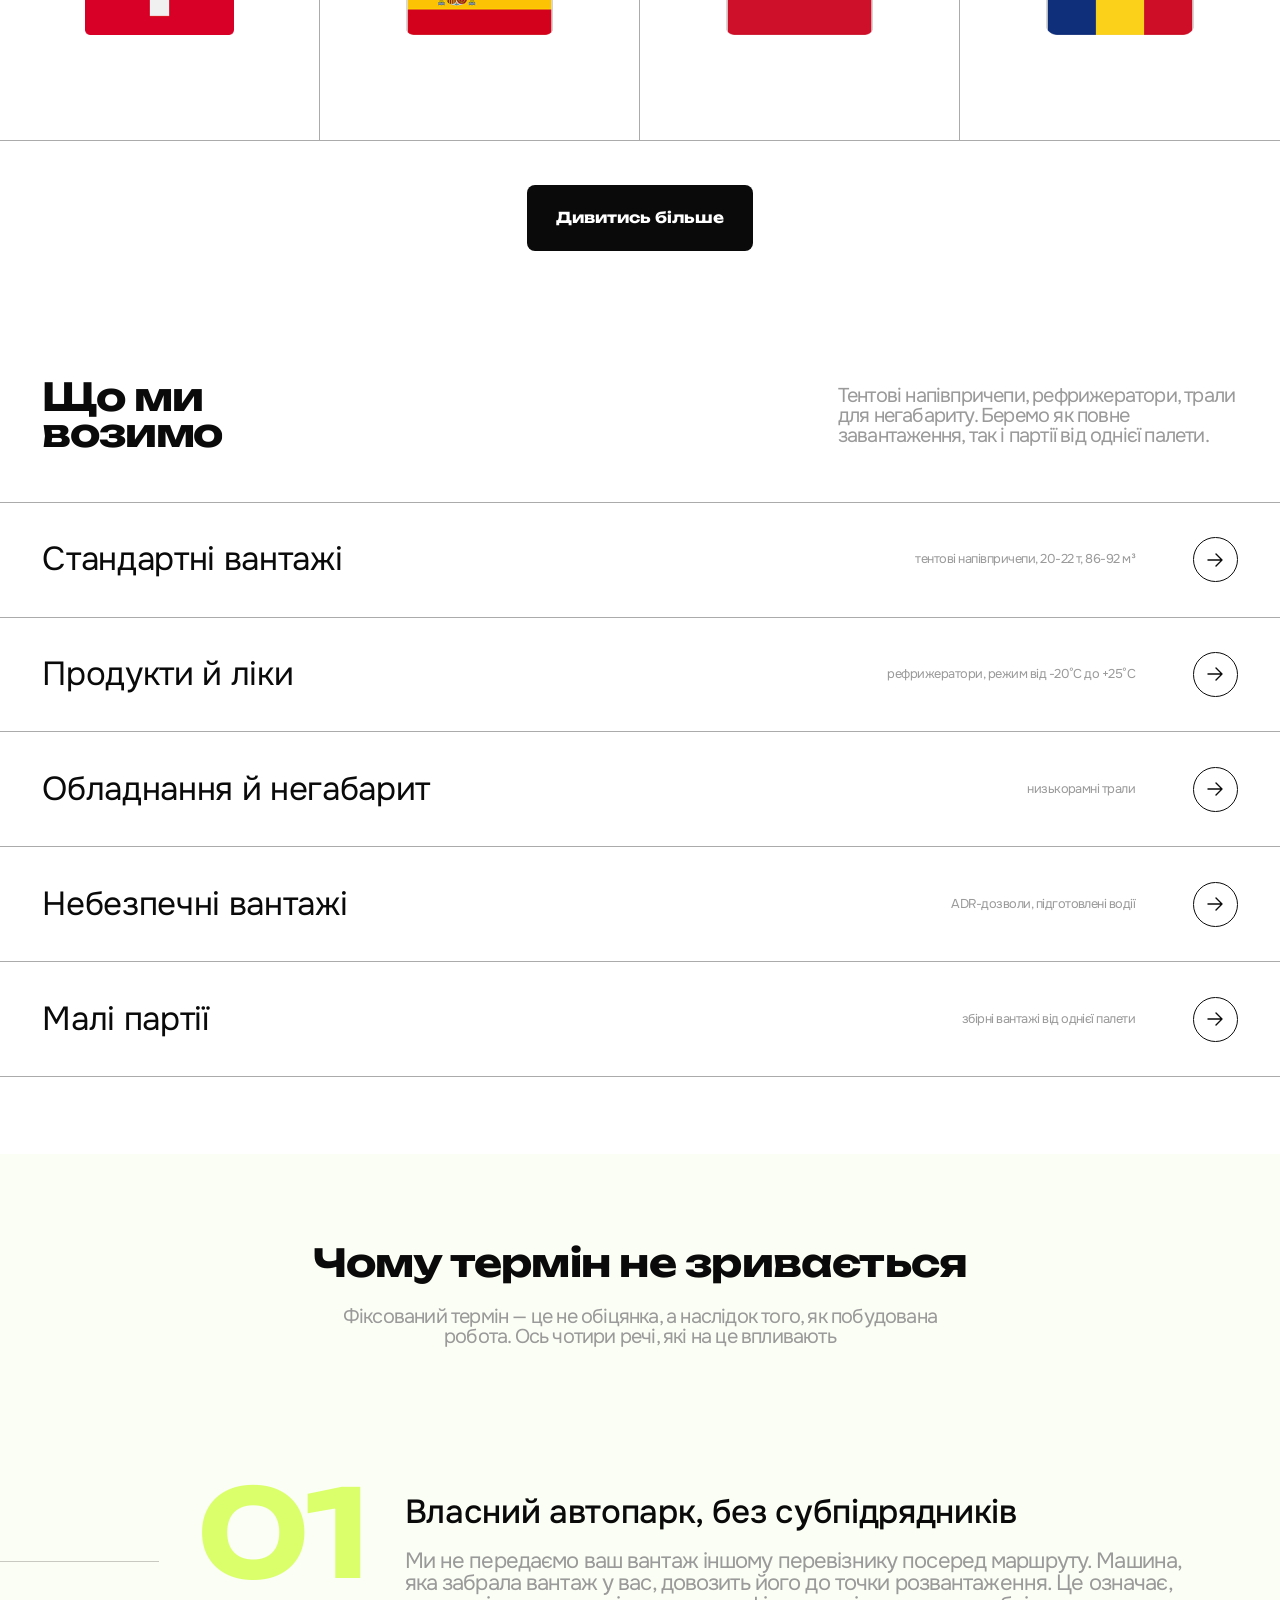
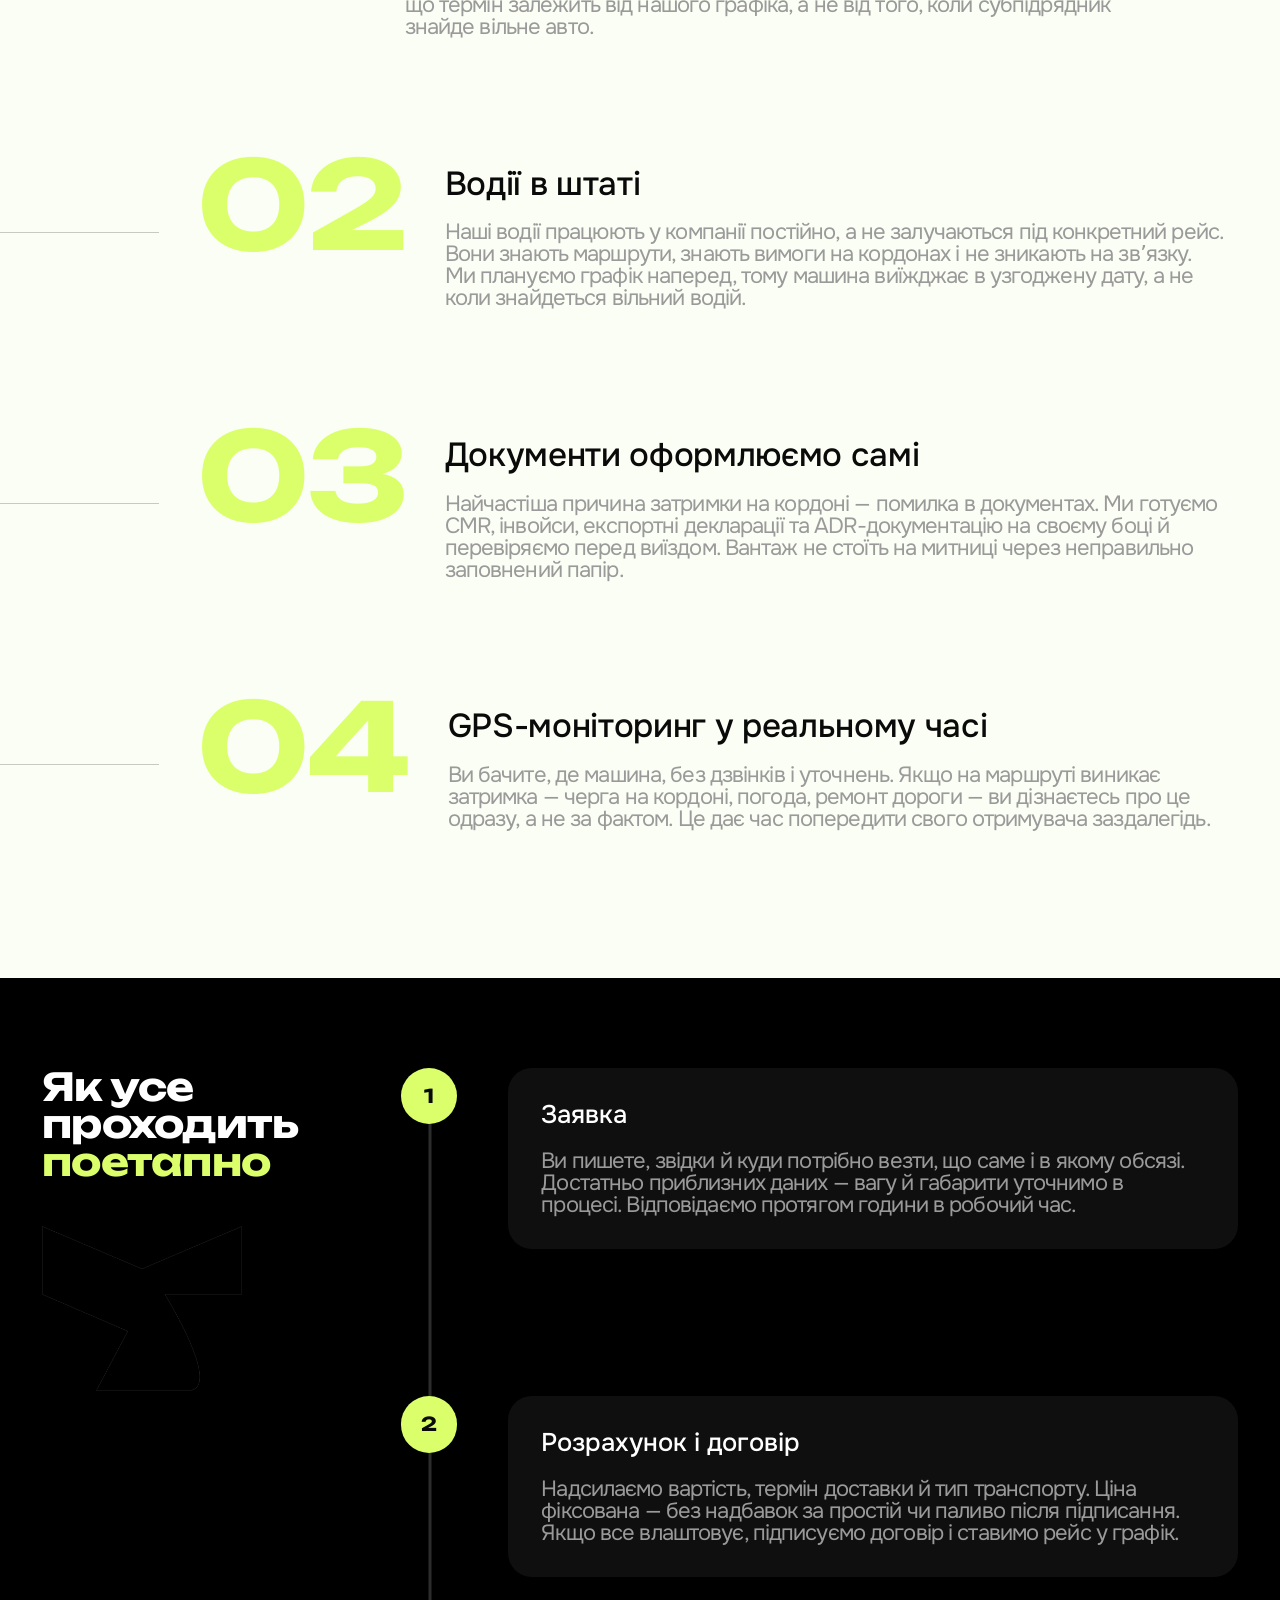
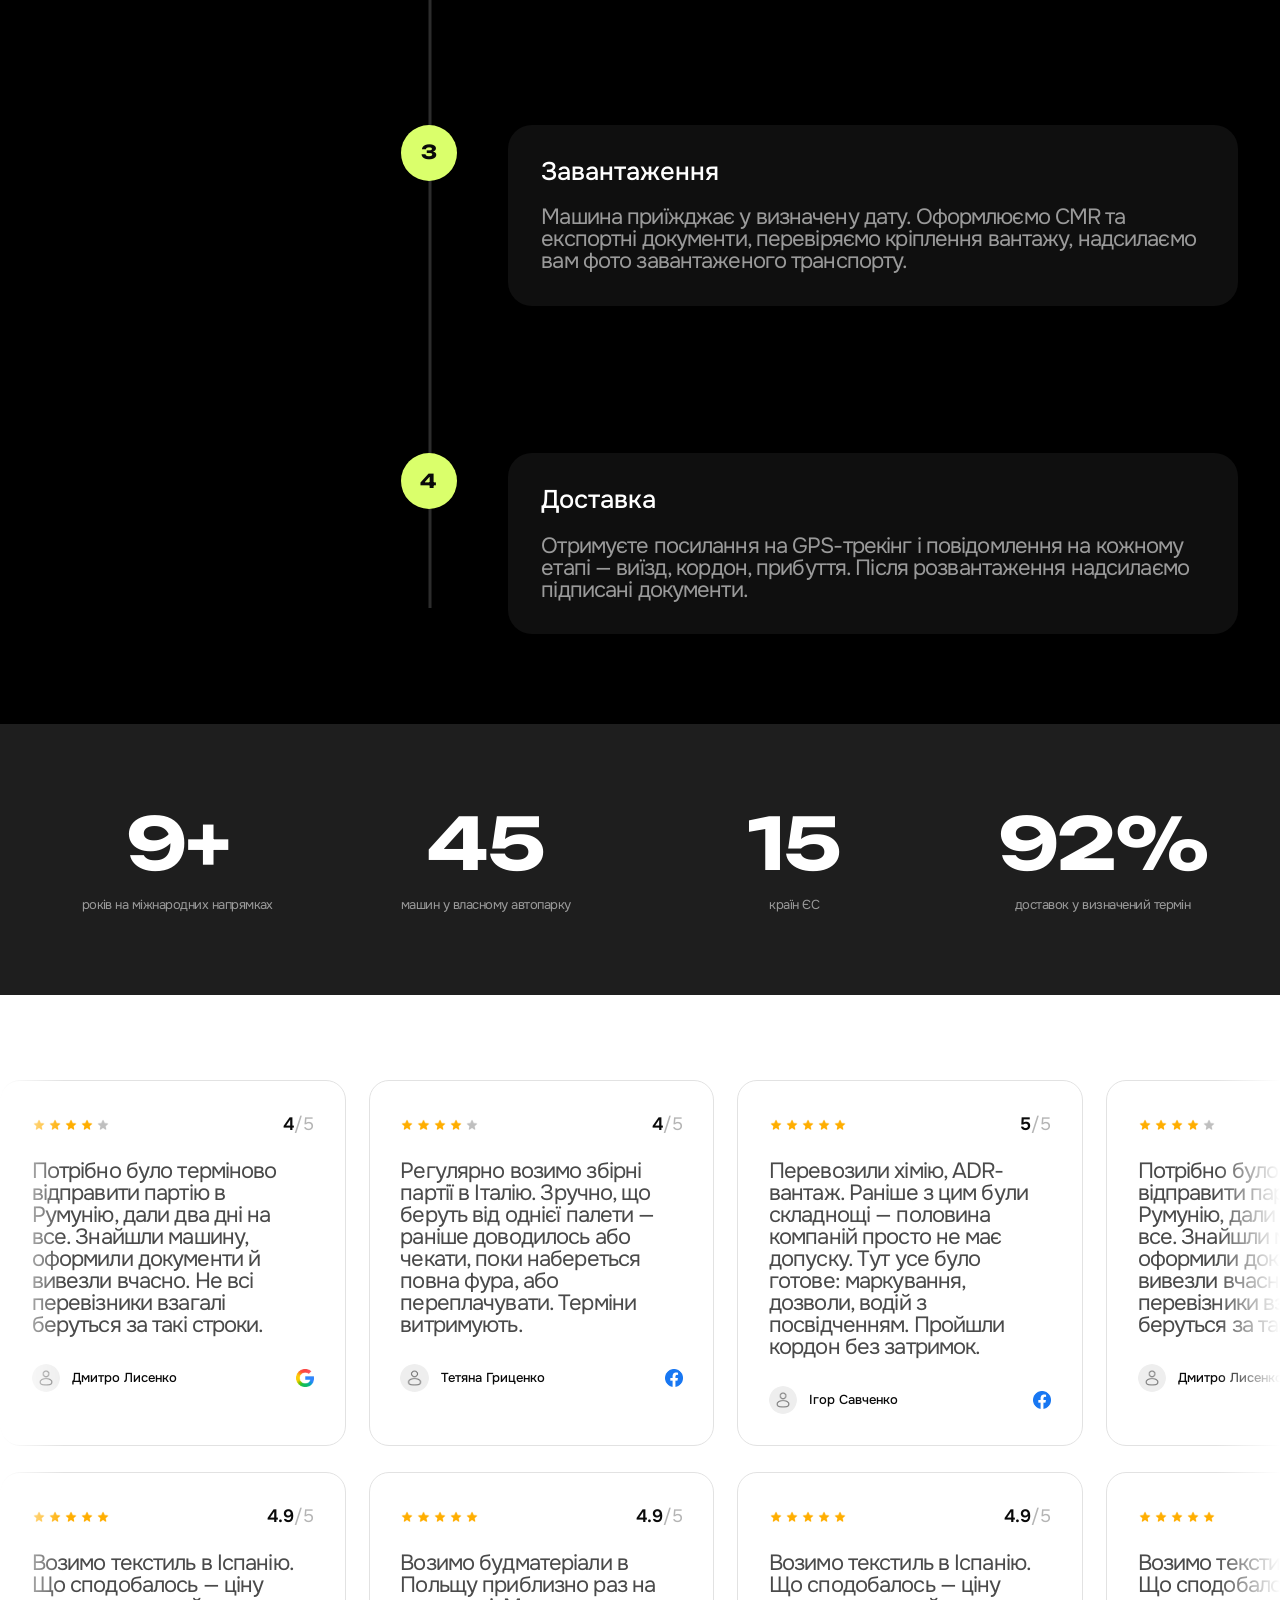
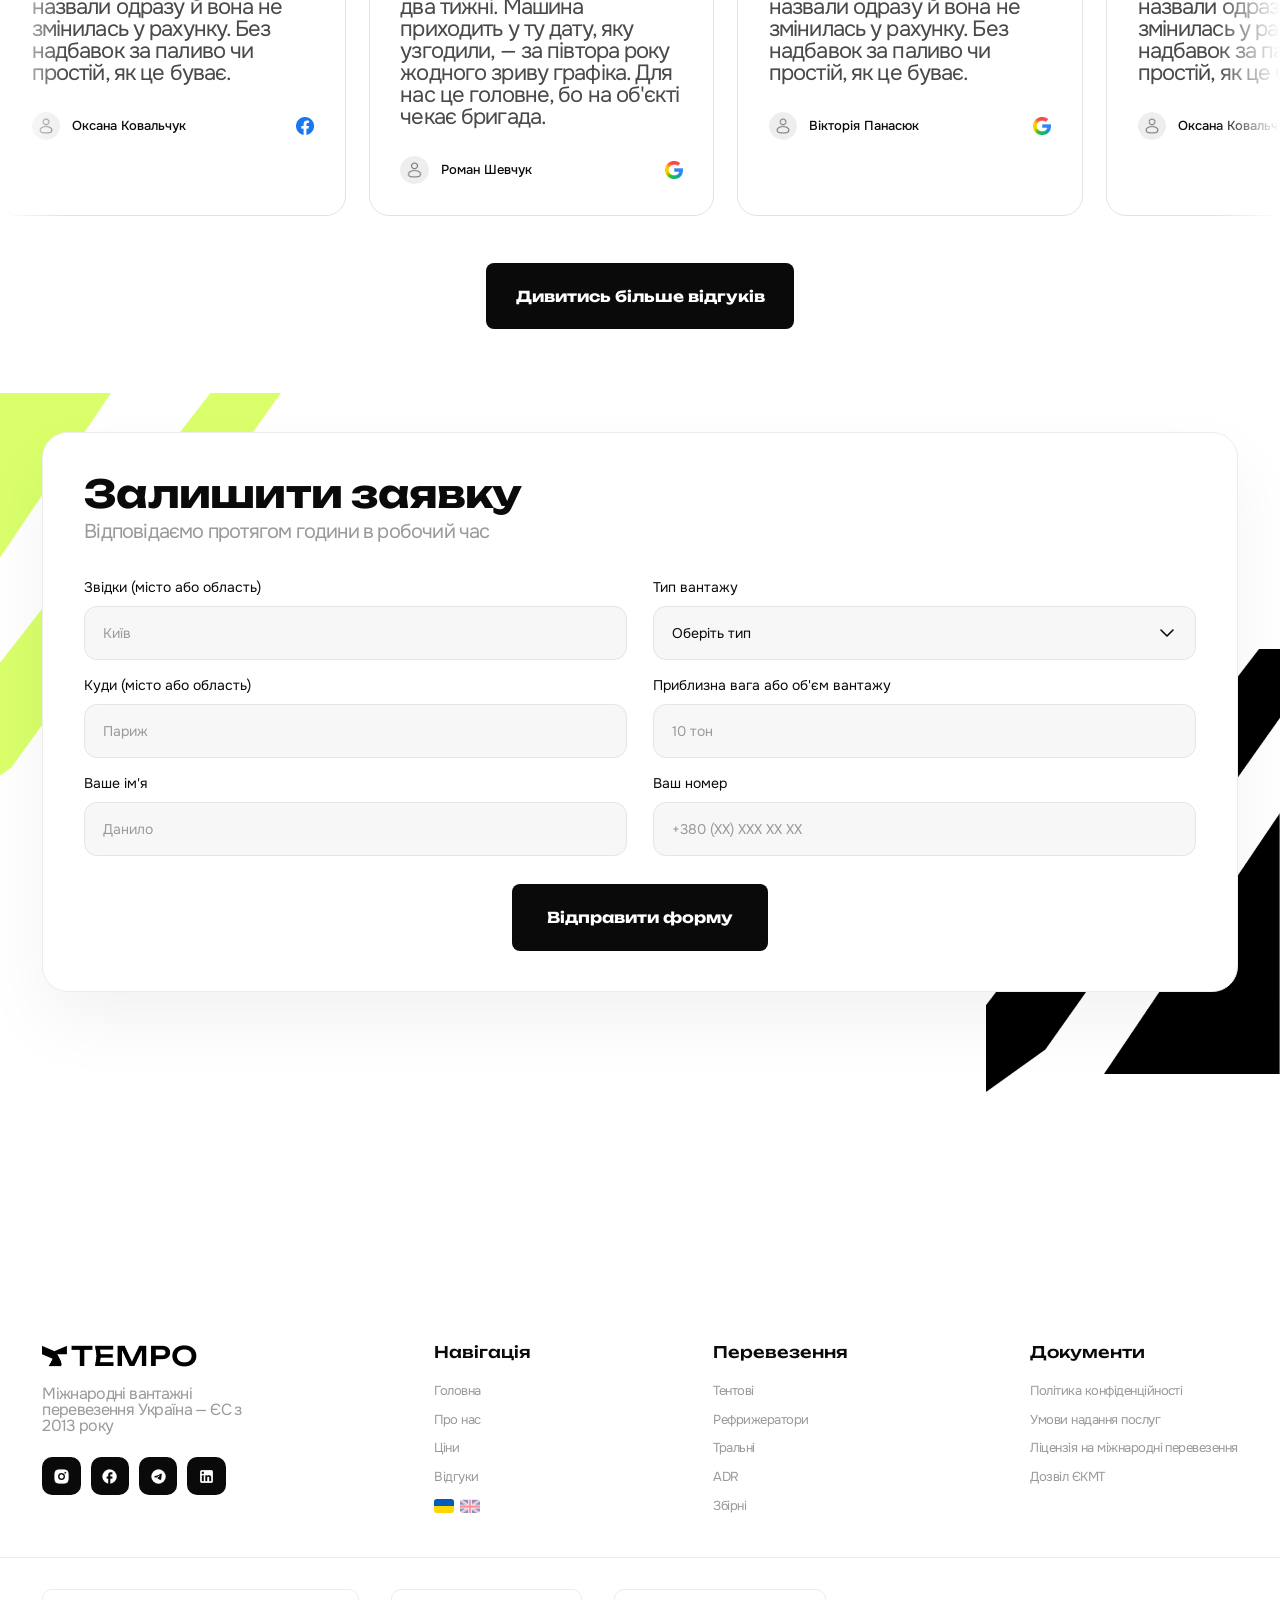
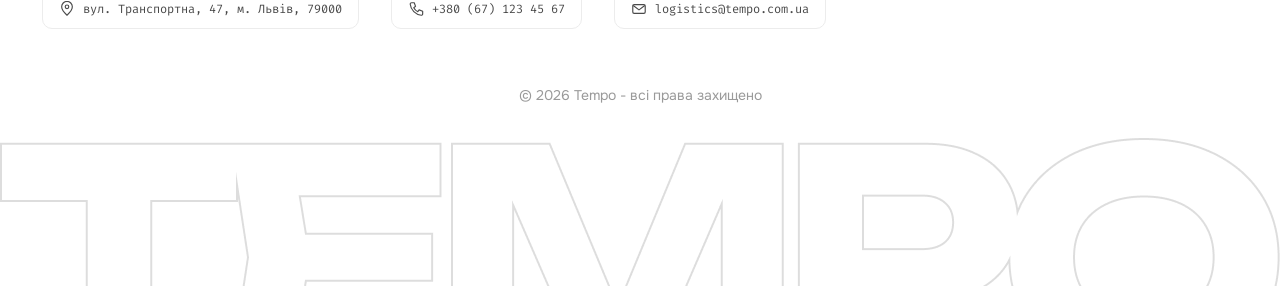
==== commit 1258f39a: "testing" ====
--- a/index.html
+++ b/index.html
@@ -480,6 +480,51 @@
                 <img src="assets/img/user-icon.png" alt="" class="review-card__avatar">
                 <span class="review-card__name">Ігор Савченко</span>
                 <img src="assets/img/logos_facebook.png" alt="Facebook" class="review-card__platform">
+              </div>
+            </article>
+
+            <article class="review-card review-card--mobile-extra">
+              <div class="review-card__top">
+                <div class="review-card__stars" aria-hidden="true">
+                  <img src="assets/img/star-yellow.png" alt="" class="star-icon"><img src="assets/img/star-yellow.png" alt="" class="star-icon"><img src="assets/img/star-yellow.png" alt="" class="star-icon"><img src="assets/img/star-yellow.png" alt="" class="star-icon"><img src="assets/img/star-yellow.png" alt="" class="star-icon">
+                </div>
+                <span class="review-card__score">4.9<span class="review-card__score-max">/5</span></span>
+              </div>
+              <p class="review-card__text text-body">Возимо текстиль в Іспанію. Що сподобалось — ціну назвали одразу й вона не змінилась у рахунку. Без надбавок за паливо чи простій, як це буває.</p>
+              <div class="review-card__footer">
+                <img src="assets/img/user-icon.png" alt="" class="review-card__avatar">
+                <span class="review-card__name">Оксана Ковальчук</span>
+                <img src="assets/img/logos_facebook.png" alt="Facebook" class="review-card__platform">
+              </div>
+            </article>
+
+            <article class="review-card review-card--mobile-extra">
+              <div class="review-card__top">
+                <div class="review-card__stars" aria-hidden="true">
+                  <img src="assets/img/star-yellow.png" alt="" class="star-icon"><img src="assets/img/star-yellow.png" alt="" class="star-icon"><img src="assets/img/star-yellow.png" alt="" class="star-icon"><img src="assets/img/star-yellow.png" alt="" class="star-icon"><img src="assets/img/star-yellow.png" alt="" class="star-icon">
+                </div>
+                <span class="review-card__score">4.9<span class="review-card__score-max">/5</span></span>
+              </div>
+              <p class="review-card__text text-body">Возимо будматеріали в Польщу приблизно раз на два тижні. Машина приходить у ту дату, яку узгодили, — за півтора року жодного зриву графіка. Для нас це головне, бо на об'єкті чекає бригада.</p>
+              <div class="review-card__footer">
+                <img src="assets/img/user-icon.png" alt="" class="review-card__avatar">
+                <span class="review-card__name">Роман Шевчук</span>
+                <img src="assets/img/google-logo.png" alt="Google" class="review-card__platform">
+              </div>
+            </article>
+
+            <article class="review-card review-card--mobile-extra">
+              <div class="review-card__top">
+                <div class="review-card__stars" aria-hidden="true">
+                  <img src="assets/img/star-yellow.png" alt="" class="star-icon"><img src="assets/img/star-yellow.png" alt="" class="star-icon"><img src="assets/img/star-yellow.png" alt="" class="star-icon"><img src="assets/img/star-yellow.png" alt="" class="star-icon"><img src="assets/img/star-yellow.png" alt="" class="star-icon">
+                </div>
+                <span class="review-card__score">4.9<span class="review-card__score-max">/5</span></span>
+              </div>
+              <p class="review-card__text text-body">Возимо текстиль в Іспанію. Що сподобалось — ціну назвали одразу й вона не змінилась у рахунку. Без надбавок за паливо чи простій, як це буває.</p>
+              <div class="review-card__footer">
+                <img src="assets/img/user-icon.png" alt="" class="review-card__avatar">
+                <span class="review-card__name">Вікторія Панасюк</span>
+                <img src="assets/img/google-logo.png" alt="Google" class="review-card__platform">
               </div>
             </article>
           </div>
--- a/css/style.css
+++ b/css/style.css
@@ -170,12 +170,12 @@
   align-items: center;
   justify-content: center;
   text-align: center;
-  border-radius: 12px;
+  border-radius: 8px;
   font-family: 'Unbounded', sans-serif;
   font-weight: 700;
   line-height: 1;
   font-size: clamp(15px, 1.05vw, 20px);
-  padding: clamp(16px, 1.8vw, 34px) clamp(22px, 2.3vw, 44px);
+  padding: clamp(18px, 2vw, 36px) clamp(22px, 2.3vw, 44px);
   transition: transform .15s ease, opacity .15s ease, background-color .2s ease;
   white-space: nowrap;
 }
@@ -1107,6 +1107,10 @@
   }
 }
 
+.review-card--mobile-extra {
+  display: none;
+}
+
 .review-card {
   flex-shrink: 0;
   width: clamp(300px, 27vw, 520px);
@@ -1523,10 +1527,6 @@
     transition: background-color .3s ease;
   }
 
-  .header.is-light::before {
-    background: var(--color-white);
-  }
-
   .header__inner {
     display: grid;
     grid-template-columns: 1fr auto;
@@ -1565,7 +1565,6 @@
 
   .header.is-light .phone {
     background: transparent;
-    color: var(--color-text);
   }
 
   .lang-switch__btn {
@@ -1579,6 +1578,11 @@
 
   .header.is-light .lang-switch__btn {
     background: transparent;
+    color: var(--color-white);
+  }
+
+  .header.is-light .lang-switch__chevron {
+    color: rgba(255, 255, 255, 0.7);
   }
 
   .lang-switch__menu {
@@ -1660,9 +1664,26 @@
     color: var(--color-accent);
   }
 
-  /* ----- Hero ----- */
+  /* ----- Hero -----
+     НАЛАШТУВАННЯ ХІРО — редагуй значення тут, нижче нічого чіпати не треба.
+     hero-title-order / hero-subtitle-order / hero-button-order — порядок блоків
+       (1 = зверху, 2 = другий, 3 = третій).
+     hero-title-offset / hero-subtitle-offset / hero-button-offset — додатковий
+       відступ зверху в px для кожного блоку окремо (можна й від'ємний, напр. -10px). */
   .hero {
     align-items: flex-start;
+    --hero-title-order: 1;
+    --hero-title-offset: 100px;
+    --hero-subtitle-order: 2;
+    --hero-subtitle-offset: 0px;
+    --hero-button-order: 3;
+    --hero-button-offset: 8px;
+  }
+
+  /* Відео в кадрі зсунуте вліво, щоб було видно дорогу під фурою.
+     Змінюй лише число (0% = крайній лівий край кадру, 50% = центр). */
+  .hero__video {
+    object-position: 30% center;
   }
 
   .hero__inner {
@@ -1672,16 +1693,29 @@
 
   .hero__content {
     max-width: 100%;
+    display: flex;
+    flex-direction: column;
+    align-items: center;
+    text-align: center;
   }
 
   .hero__title {
     font-size: 30px;
     line-height: 1.08;
+    order: var(--hero-title-order);
+    margin-top: var(--hero-title-offset);
   }
 
   .hero__subtitle {
-    font-size: 13px;
+    font-size: 15px;
     line-height: 1.4;
+    order: var(--hero-subtitle-order);
+    margin-top: var(--hero-subtitle-offset);
+  }
+
+  .hero .btn--primary {
+    order: var(--hero-button-order);
+    margin-top: var(--hero-button-offset);
   }
 
   /* ----- Countries ----- */
@@ -1768,7 +1802,7 @@
   }
 
   .accordion-item__title {
-    font-size: 18px;
+    font-size: 21px;
     flex-basis: calc(100% - 60px);
   }
 
@@ -1776,8 +1810,13 @@
     flex-basis: calc(100% - 60px);
     text-align: left;
     padding-right: 0;
-    font-size: 12px;
+    font-size: 13px;
     order: 1;
+  }
+
+  .accordion-item__content p {
+    font-size: 14px;
+    line-height: 1.4;
   }
 
   .accordion-item__icon {
@@ -1820,8 +1859,8 @@
   .why-item__title {
     grid-column: 1 / 3;
     grid-row: 1;
-    font-size: 20px;
-    margin-bottom: 12px;
+    font-size: 19px;
+    margin-bottom: 10px;
   }
 
   .why-item__number {
@@ -1829,13 +1868,15 @@
     grid-row: 2;
     align-self: start;
     min-width: 0;
-    font-size: 56px;
+    font-size: 44px;
   }
 
   .why-item__desc {
     grid-column: 2;
     grid-row: 2;
     max-width: 100%;
+    font-size: 14px;
+    line-height: 1.4;
   }
 
   /* ----- Steps ----- */
@@ -1874,6 +1915,11 @@
 
   .steps__card-title {
     font-size: 18px;
+  }
+
+  .steps__card-desc {
+    font-size: 14px;
+    line-height: 1.4;
   }
 
   /* ----- Achievements ----- */
@@ -1926,9 +1972,49 @@
     animation: none;
   }
 
+  .review-card--mobile-extra {
+    display: block;
+  }
+
   .review-card {
-    width: 86vw;
+    width: 78vw;
+    max-width: 300px;
+    padding: 20px;
+    border-radius: 16px;
     scroll-snap-align: start;
+  }
+
+  .review-card__top {
+    margin-bottom: 12px;
+  }
+
+  .star-icon {
+    width: 13px;
+    height: 13px;
+  }
+
+  .review-card__score {
+    font-size: 15px;
+  }
+
+  .review-card__text {
+    font-size: 14px;
+    line-height: 1.4;
+    margin-bottom: 16px;
+  }
+
+  .review-card__avatar {
+    width: 26px;
+    height: 26px;
+  }
+
+  .review-card__name {
+    font-size: 12px;
+  }
+
+  .review-card__platform {
+    width: 16px;
+    height: 16px;
   }
 
   .reviews__scrollbar {
@@ -1965,6 +2051,10 @@
     width: 100%;
   }
 
+  .contact__vector {
+    display: none;
+  }
+
   /* ----- Footer ----- */
   .footer__top {
     flex-direction: column;
@@ -1979,6 +2069,10 @@
     align-items: center;
   }
 
+  .footer__tagline {
+    font-size: 16px;
+  }
+
   .footer__social {
     justify-content: center;
   }
@@ -1987,12 +2081,30 @@
     width: 100%;
   }
 
+  .footer__col-title {
+    font-size: 20px;
+  }
+
   .footer__list {
     align-items: center;
   }
 
+  .footer__list a {
+    font-size: 16px;
+  }
+
   .footer__flags {
     justify-content: center;
+  }
+
+  .footer__flags img,
+  .footer__flags svg {
+    width: 24px;
+    height: 17px;
+  }
+
+  .footer__copyright {
+    font-size: 14px;
   }
 
   .footer__contacts {
@@ -2002,5 +2114,6 @@
 
   .footer__contact-item {
     justify-content: center;
-  }
-}
+    font-size: 14px;
+  }
+}
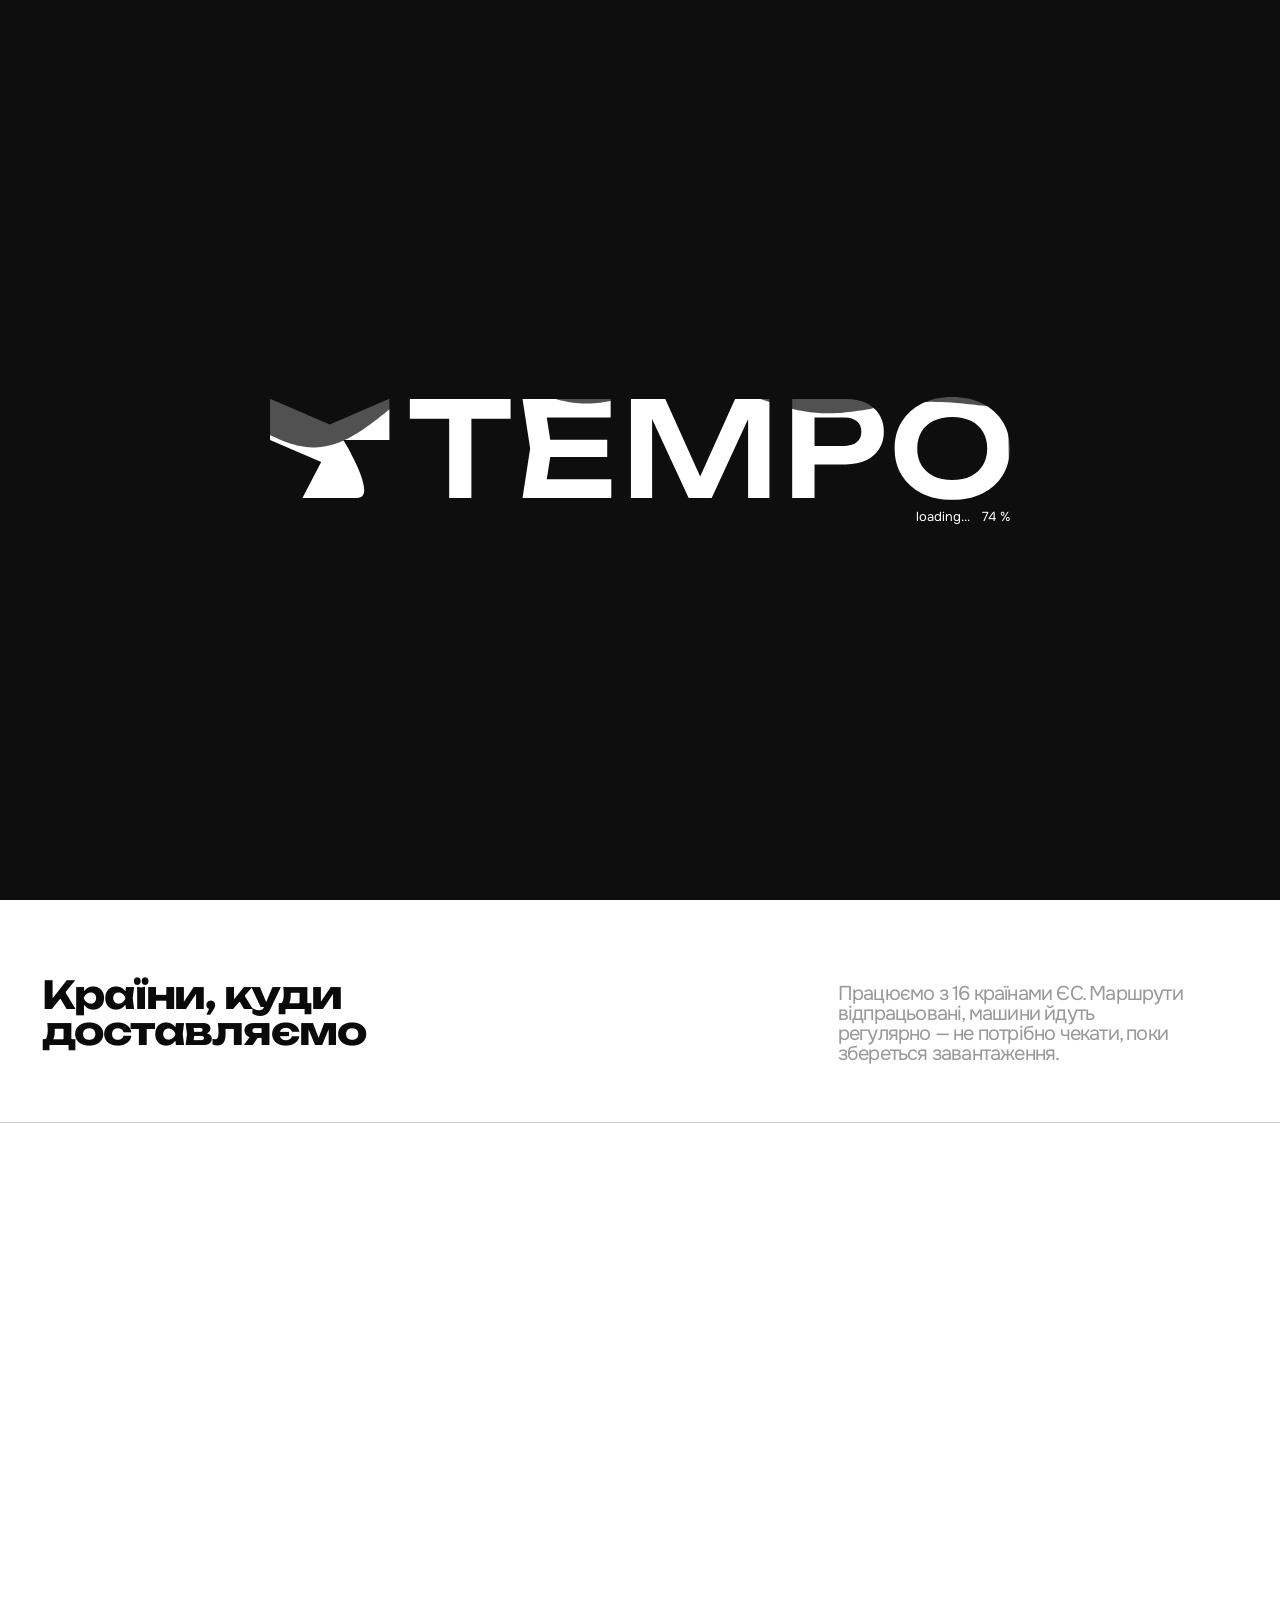
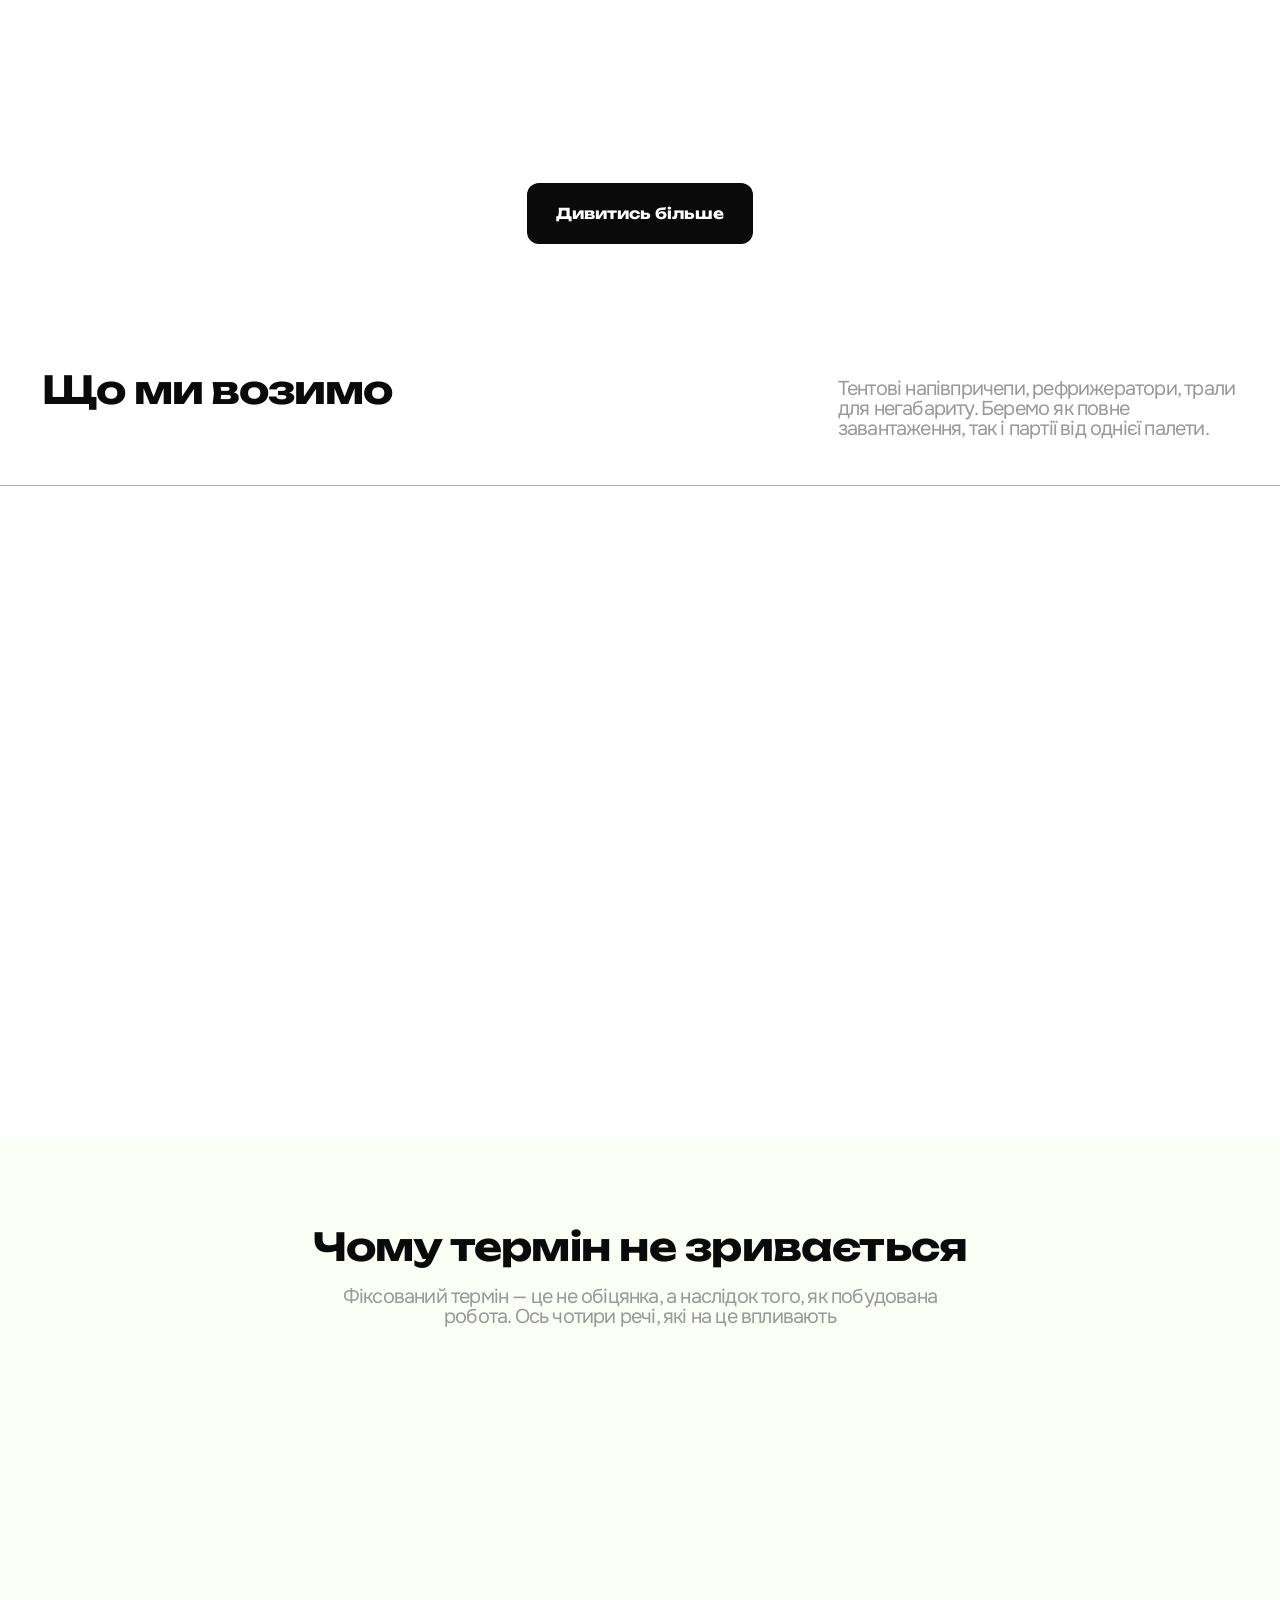
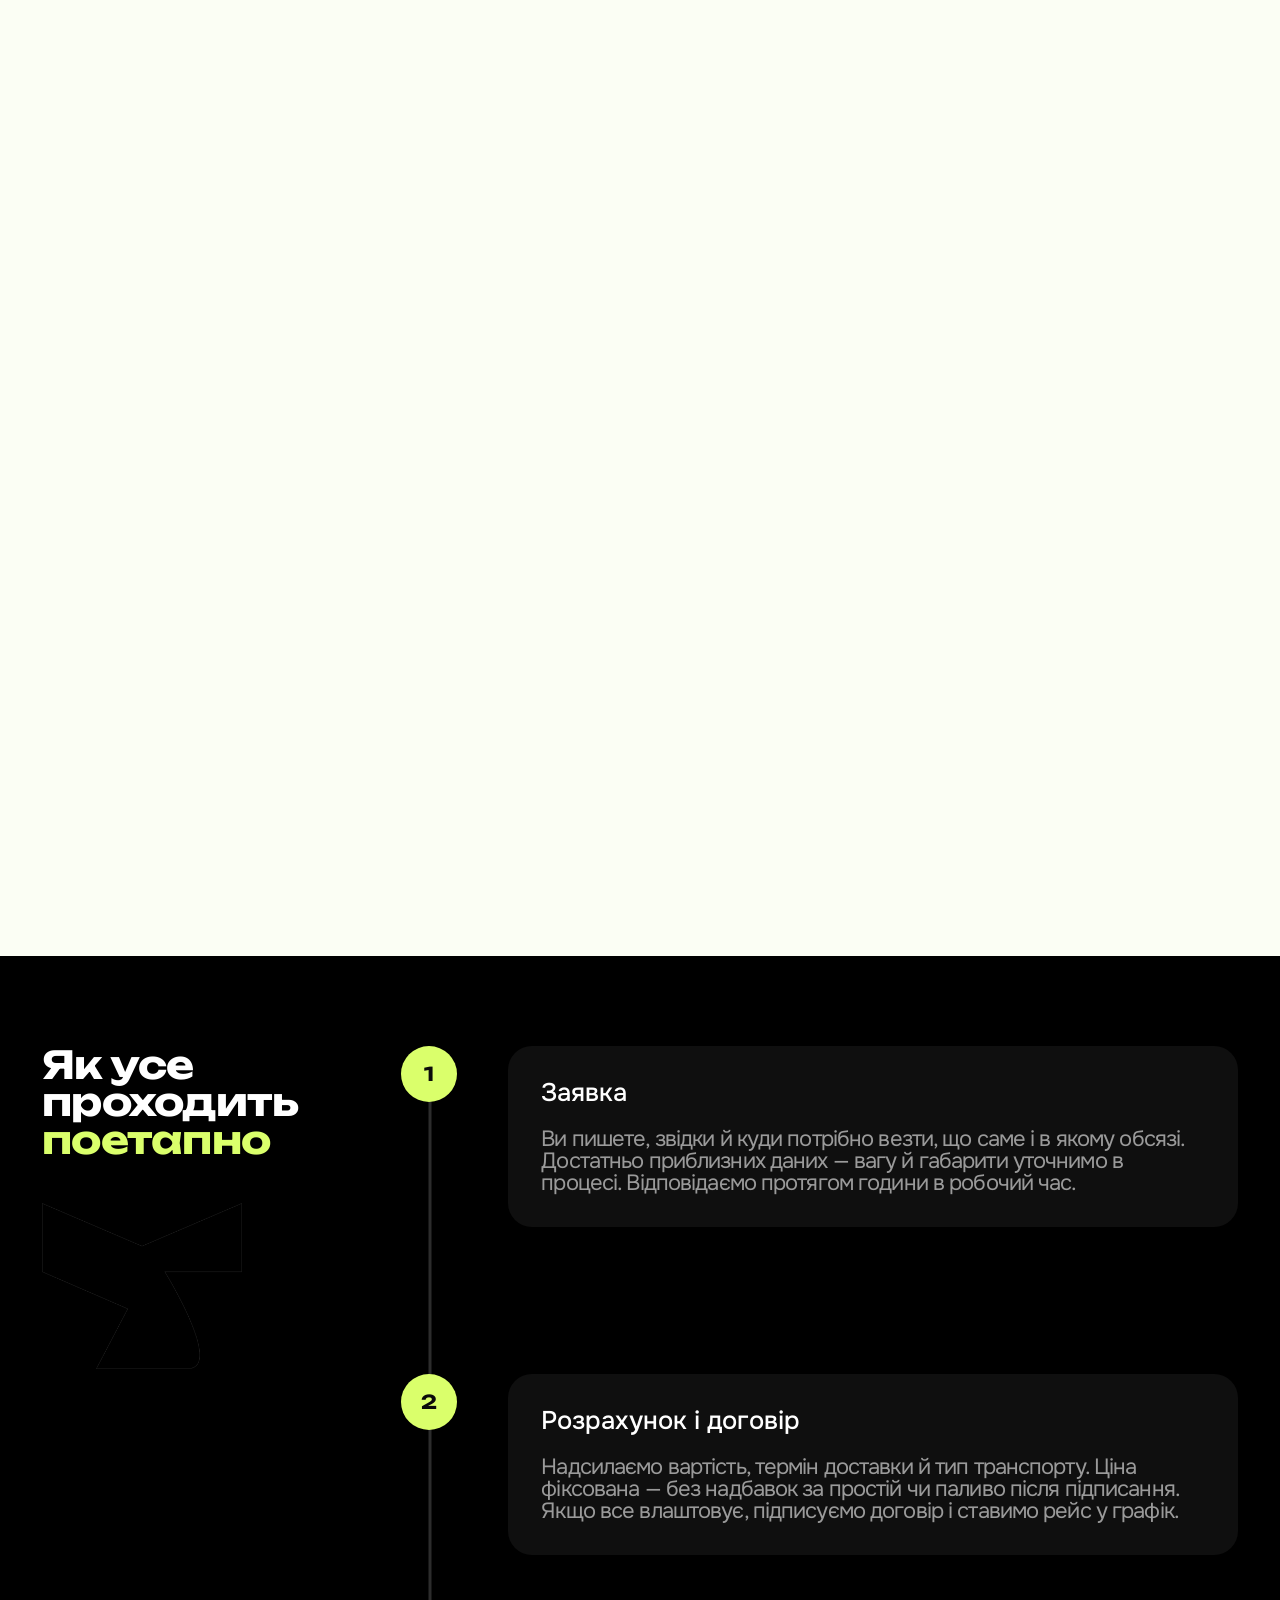
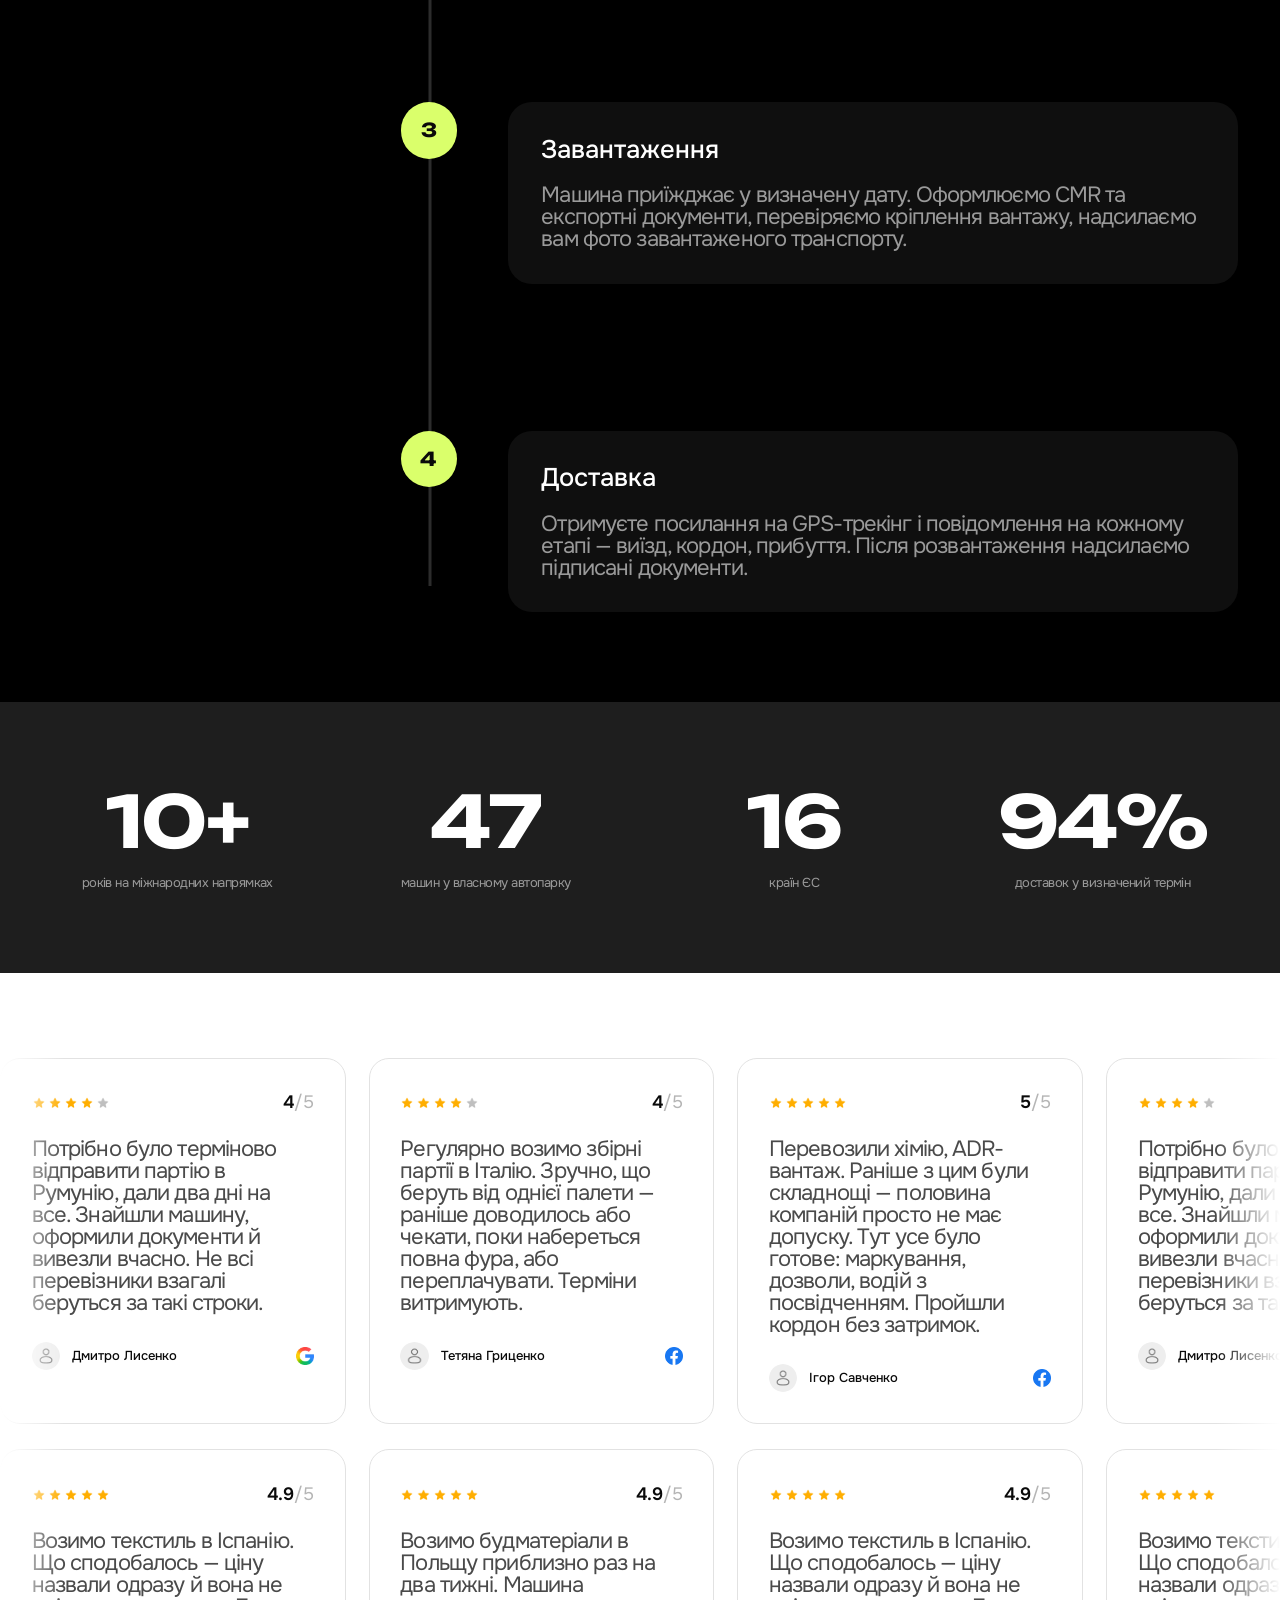
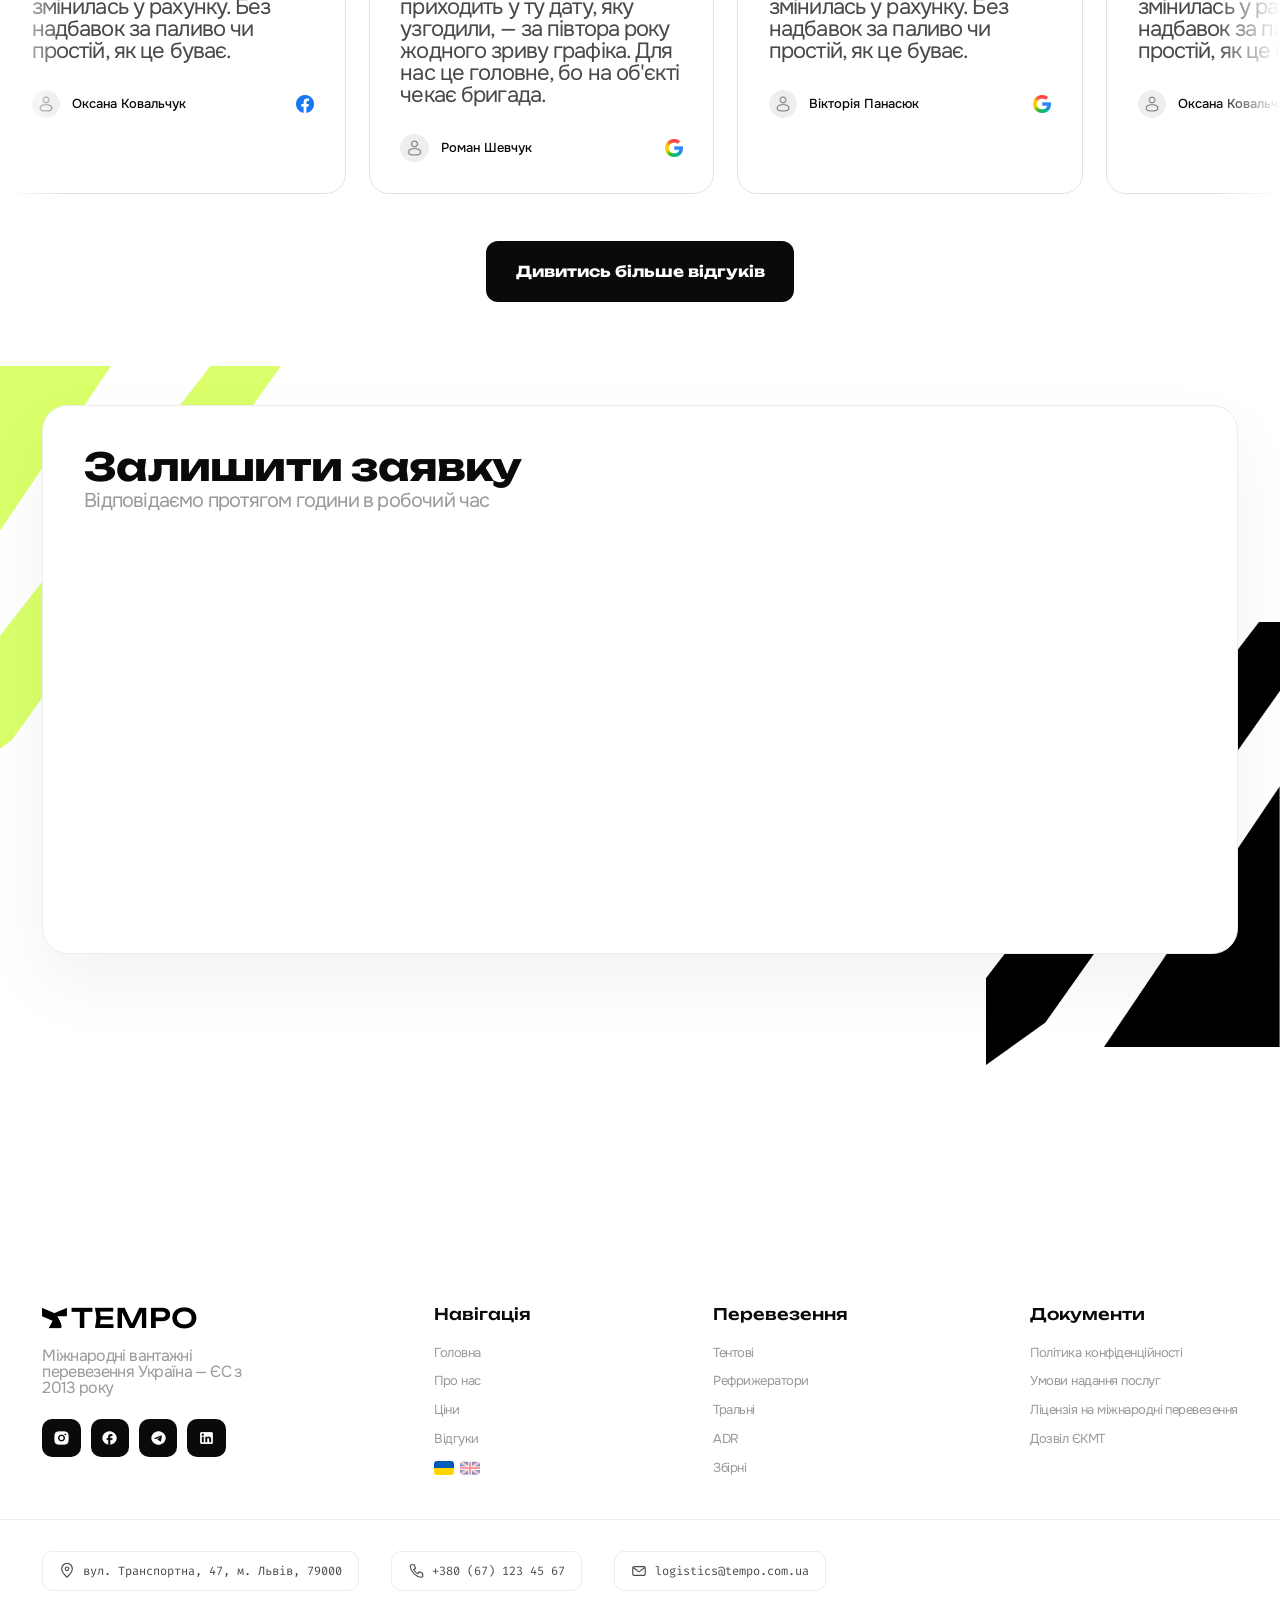
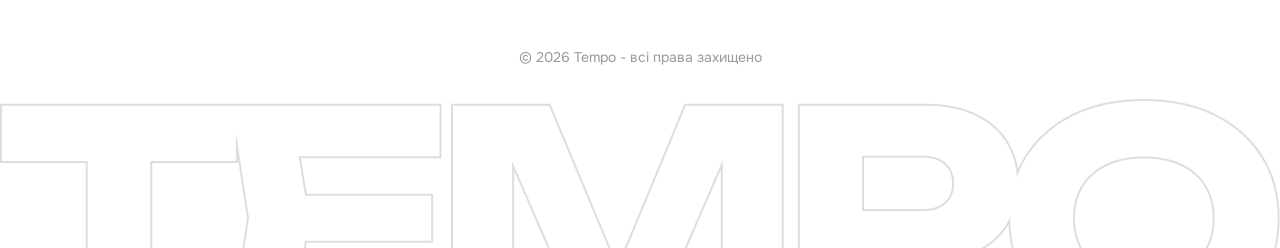
==== commit 17ebafb1: "finished mobile" ====
--- a/index.html
+++ b/index.html
@@ -5,6 +5,35 @@
   <meta name="viewport" content="width=device-width, initial-scale=1.0">
   <title>Tempo — Доставка вантажів з України в країни ЄС</title>
 
+  <style>
+    html.is-preloading { overflow: hidden; }
+    html:not(.is-preloading) .preloader { display: none; }
+    .preloader { position: fixed; inset: 0; z-index: 999; display: flex; align-items: center; justify-content: center; background: #0E0E0E; }
+  </style>
+  <script>
+    // Синхронно, ДО першого пофарбування body: прелоадер показується на
+    // КОЖЕН вхід/перезавантаження сайту, ОКРІМ переходу з іншої сторінки
+    // сайту по внутрішньому лінку (навігація, перемикач мови) — js/main.js
+    // (клік-хендлер initInternalLinkSkip) перед таким переходом виставляє
+    // прапорець tempoSkipPreloader в sessionStorage; тут він одноразово
+    // читається й одразу видаляється, щоб не вплинути на наступне
+    // перезавантаження. Клас is-preloading додається лише коли прапорця
+    // немає — саме він визначає, чи взагалі показувати прелоадер (і тут,
+    // і далі в js/main.js: initPreloader читає той самий клас).
+    (function () {
+      try {
+        if (sessionStorage.getItem('tempoSkipPreloader') === '1') {
+          sessionStorage.removeItem('tempoSkipPreloader');
+        } else {
+          document.documentElement.classList.add('is-preloading');
+        }
+      } catch (e) {
+        document.documentElement.classList.add('is-preloading');
+      }
+    })();
+  </script>
+
+  <link rel="icon" type="image/png" href="assets/img/favicon.png">
   <link rel="preconnect" href="https://fonts.googleapis.com">
   <link rel="preconnect" href="https://fonts.gstatic.com" crossorigin>
   <link href="https://fonts.googleapis.com/css2?family=Unbounded:wght@400;500;600;700;800&family=Onest:wght@400;500;600;700&family=Fira+Code:wght@400;500;600&display=swap" rel="stylesheet">
@@ -12,6 +41,13 @@
   <link rel="stylesheet" href="css/style.css">
 </head>
 <body>
+
+  <div class="preloader" aria-hidden="true">
+    <div class="preloader__inner">
+      <div class="preloader__logo"><canvas class="preloader__canvas"></canvas></div>
+      <p class="preloader__counter">loading... <span>0</span> %</p>
+    </div>
+  </div>
 
   <header class="header">
     <div class="container header__inner">
@@ -70,15 +106,15 @@
 
   <main>
     <section class="hero" data-header-theme="dark">
-      <video class="hero__video" autoplay muted loop playsinline id="heroVideo">
+      <video class="hero__video" muted loop playsinline preload="auto" id="heroVideo">
         <source src="assets/video/main-video.mp4" type="video/mp4">
       </video>
       <div class="hero__overlay"></div>
 
       <div class="container hero__inner">
         <div class="hero__content">
-          <h1 class="hero__title">Доставка вантажів з України в країни ЄС за фіксований термін</h1>
-          <p class="hero__subtitle subheading">Власний автопарк, GPS-трекінг, митне оформлення. Ви знаєте точну дату розвантаження ще до виїзду машини.</p>
+          <h1 class="hero__title">Доставка вантажів з&nbsp;України в&nbsp;країни ЄС за&nbsp;фіксований термін</h1>
+          <p class="hero__subtitle subheading">Власний автопарк, GPS-трекінг, митне оформлення. Ви знаєте точну дату розвантаження ще до&nbsp;виїзду машини.</p>
           <a href="#contact" class="btn btn--primary">Отримати прорахунок</a>
         </div>
       </div>
@@ -91,132 +127,164 @@
     <section class="countries" data-header-theme="light">
       <div class="container countries__header">
         <h2 class="countries__title" data-anim="wipe">Країни, куди<br>доставляємо</h2>
-        <p class="countries__desc subheading" data-anim="wipe">Працюємо з 16 країнами ЄС. Маршрути відпрацьовані, машини йдуть регулярно — не потрібно чекати, поки збереться завантаження.</p>
+        <p class="countries__desc subheading" data-anim="wipe">Працюємо з&nbsp;16 країнами ЄС. Маршрути відпрацьовані, машини йдуть регулярно — не&nbsp;потрібно чекати, поки збереться завантаження.</p>
       </div>
 
       <div class="countries__grid" data-anim="stagger">
         <div class="country-card">
           <img src="assets/img/germany.png" alt="Німеччина" class="country-card__flag">
           <div class="country-card__overlay">
-            <div class="country-card__info">
-              <span class="country-card__label">Термін доставки:</span>
-              <span class="country-card__days">3–5 днів</span>
+            <div class="country-card__overlay-inner">
+              <div class="country-card__info">
+              <div class="country-card__top">
+                <span class="country-card__label">Термін доставки:</span>
+                <span class="country-card__days">3–5 днів</span>
+              </div>
               <ul class="country-card__cities">
                 <li>Берлін</li><li>Гамбург</li><li>Мюнхен</li><li>Кельн</li><li>Франкфурт</li><li>Штутгарт</li>
               </ul>
             </div>
             <h3 class="country-card__name">Німеччина</h3>
+            </div>
           </div>
         </div>
 
         <div class="country-card">
           <img src="assets/img/france.png" alt="Франція" class="country-card__flag">
           <div class="country-card__overlay">
-            <div class="country-card__info">
-              <span class="country-card__label">Термін доставки:</span>
-              <span class="country-card__days">6–8 днів</span>
+            <div class="country-card__overlay-inner">
+              <div class="country-card__info">
+              <div class="country-card__top">
+                <span class="country-card__label">Термін доставки:</span>
+                <span class="country-card__days">6–8 днів</span>
+              </div>
               <ul class="country-card__cities">
                 <li>Париж</li><li>Ліон</li><li>Марсель</li><li>Тулуза</li><li>Ніцца</li><li>Нант</li><li>Страсбур</li>
               </ul>
             </div>
             <h3 class="country-card__name">Франція</h3>
+            </div>
           </div>
         </div>
 
         <div class="country-card">
           <img src="assets/img/italy.png" alt="Італія" class="country-card__flag">
           <div class="country-card__overlay">
-            <div class="country-card__info">
-              <span class="country-card__label">Термін доставки:</span>
-              <span class="country-card__days">5–7 днів</span>
+            <div class="country-card__overlay-inner">
+              <div class="country-card__info">
+              <div class="country-card__top">
+                <span class="country-card__label">Термін доставки:</span>
+                <span class="country-card__days">5–7 днів</span>
+              </div>
               <ul class="country-card__cities">
                 <li>Мілан</li><li>Рим</li><li>Турин</li><li>Болонья</li><li>Верона</li><li>Неаполь</li><li>Флоренція</li>
               </ul>
             </div>
             <h3 class="country-card__name">Італія</h3>
+            </div>
           </div>
         </div>
 
         <div class="country-card">
           <img src="assets/img/hungary.png" alt="Угорщина" class="country-card__flag">
           <div class="country-card__overlay">
-            <div class="country-card__info">
-              <span class="country-card__label">Термін доставки:</span>
-              <span class="country-card__days">2–3 дні</span>
+            <div class="country-card__overlay-inner">
+              <div class="country-card__info">
+              <div class="country-card__top">
+                <span class="country-card__label">Термін доставки:</span>
+                <span class="country-card__days">2–3 дні</span>
+              </div>
               <ul class="country-card__cities">
                 <li>Будапешт</li><li>Дебрецен</li><li>Сегед</li><li>Мішкольц</li><li>Дьйор</li><li>Печ</li>
               </ul>
             </div>
             <h3 class="country-card__name">Угорщина</h3>
+            </div>
           </div>
         </div>
 
         <div class="country-card">
           <img src="assets/img/switzland.png" alt="Швейцарія" class="country-card__flag">
           <div class="country-card__overlay">
-            <div class="country-card__info">
-              <span class="country-card__label">Термін доставки:</span>
-              <span class="country-card__days">5–7 днів</span>
+            <div class="country-card__overlay-inner">
+              <div class="country-card__info">
+              <div class="country-card__top">
+                <span class="country-card__label">Термін доставки:</span>
+                <span class="country-card__days">5–7 днів</span>
+              </div>
               <ul class="country-card__cities">
                 <li>Цюрих</li><li>Женева</li><li>Базель</li><li>Берн</li><li>Лозанна</li><li>Люцерн</li>
               </ul>
             </div>
             <h3 class="country-card__name">Швейцарія</h3>
+            </div>
           </div>
         </div>
 
         <div class="country-card">
           <img src="assets/img/spain.png" alt="Іспанія" class="country-card__flag">
           <div class="country-card__overlay">
-            <div class="country-card__info">
-              <span class="country-card__label">Термін доставки:</span>
-              <span class="country-card__days">8–10 днів</span>
+            <div class="country-card__overlay-inner">
+              <div class="country-card__info">
+              <div class="country-card__top">
+                <span class="country-card__label">Термін доставки:</span>
+                <span class="country-card__days">8–10 днів</span>
+              </div>
               <ul class="country-card__cities">
                 <li>Мадрид</li><li>Барселона</li><li>Валенсія</li><li>Сарагоса</li><li>Севілья</li><li>Більбао</li>
               </ul>
             </div>
             <h3 class="country-card__name">Іспанія</h3>
+            </div>
           </div>
         </div>
 
         <div class="country-card">
           <img src="assets/img/poland.png" alt="Польща" class="country-card__flag">
           <div class="country-card__overlay">
-            <div class="country-card__info">
-              <span class="country-card__label">Термін доставки:</span>
-              <span class="country-card__days">2–3 дні</span>
+            <div class="country-card__overlay-inner">
+              <div class="country-card__info">
+              <div class="country-card__top">
+                <span class="country-card__label">Термін доставки:</span>
+                <span class="country-card__days">2–3 дні</span>
+              </div>
               <ul class="country-card__cities">
                 <li>Варшава</li><li>Краків</li><li>Вроцлав</li><li>Познань</li><li>Гданськ</li><li>Лодзь</li><li>Катовіце</li>
               </ul>
             </div>
             <h3 class="country-card__name">Польща</h3>
+            </div>
           </div>
         </div>
 
         <div class="country-card">
           <img src="assets/img/romania.png" alt="Румунія" class="country-card__flag">
           <div class="country-card__overlay">
-            <div class="country-card__info">
-              <span class="country-card__label">Термін доставки:</span>
-              <span class="country-card__days">3–4 дні</span>
+            <div class="country-card__overlay-inner">
+              <div class="country-card__info">
+              <div class="country-card__top">
+                <span class="country-card__label">Термін доставки:</span>
+                <span class="country-card__days">3–4 дні</span>
+              </div>
               <ul class="country-card__cities">
                 <li>Бухарест</li><li>Клуж-Напока</li><li>Тімішоара</li><li>Ясси</li><li>Констанца</li><li>Брашов</li>
               </ul>
             </div>
             <h3 class="country-card__name">Румунія</h3>
+            </div>
           </div>
         </div>
       </div>
 
       <div class="countries__footer">
-        <a href="#" class="btn btn--dark">Дивитись більше</a>
+        <button type="button" class="btn btn--dark" id="countriesLoadMoreBtn" data-label-collapsed="Дивитись більше" data-label-expanded="Показати менше">Дивитись більше</button>
       </div>
     </section>
 
     <section class="carry" data-header-theme="light">
       <div class="container carry__header">
-        <h2 class="carry__title" data-anim="wipe">Що ми<br>возимо</h2>
-        <p class="carry__desc subheading" data-anim="wipe">Тентові напівпричепи, рефрижератори, трали для негабариту. Беремо як повне завантаження, так і партії від однієї палети.</p>
+        <h2 class="carry__title" data-anim="wipe">Що ми возимо</h2>
+        <p class="carry__desc subheading" data-anim="wipe">Тентові напівпричепи, рефрижератори, трали для&nbsp;негабариту. Беремо як&nbsp;повне завантаження, так і&nbsp;партії від&nbsp;однієї палети.</p>
       </div>
 
       <div class="accordion" data-anim="stagger">
@@ -241,7 +309,7 @@
 
         <div class="accordion-item">
           <button class="accordion-item__header" type="button" aria-expanded="false">
-            <h3 class="accordion-item__title">Продукти й ліки</h3>
+            <h3 class="accordion-item__title">Продукти й&nbsp;ліки</h3>
             <p class="accordion-item__preview">рефрижератори, режим від -20°C до +25°C</p>
             <span class="accordion-item__icon" aria-hidden="true">
               <svg width="20" height="20" viewBox="0 0 20 20" fill="none" xmlns="http://www.w3.org/2000/svg">
@@ -260,7 +328,7 @@
 
         <div class="accordion-item">
           <button class="accordion-item__header" type="button" aria-expanded="false">
-            <h3 class="accordion-item__title">Обладнання й негабарит</h3>
+            <h3 class="accordion-item__title">Обладнання й&nbsp;негабарит</h3>
             <p class="accordion-item__preview">низькорамні трали</p>
             <span class="accordion-item__icon" aria-hidden="true">
               <svg width="20" height="20" viewBox="0 0 20 20" fill="none" xmlns="http://www.w3.org/2000/svg">
@@ -319,8 +387,8 @@
 
     <section class="why" data-header-theme="light">
       <div class="container why__header">
-        <h2 class="why__title" data-anim="wipe">Чому термін не зривається</h2>
-        <p class="why__desc subheading" data-anim="wipe">Фіксований термін — це не обіцянка, а наслідок того, як побудована робота. Ось чотири речі, які на це впливають</p>
+        <h2 class="why__title" data-anim="wipe">Чому термін не&nbsp;зривається</h2>
+        <p class="why__desc subheading" data-anim="wipe">Фіксований термін — це&nbsp;не&nbsp;обіцянка, а&nbsp;наслідок того, як&nbsp;побудована робота. Ось чотири речі, які на&nbsp;це&nbsp;впливають</p>
       </div>
 
       <div class="why__list">
@@ -329,7 +397,7 @@
             <span class="why-item__line" aria-hidden="true"></span>
             <span class="why-item__number">01</span>
             <div class="why-item__body">
-              <h3 class="why-item__title">Власний автопарк, без субпідрядників</h3>
+              <h3 class="why-item__title">Власний автопарк, без&nbsp;субпідрядників</h3>
               <p class="why-item__desc text-body">Ми не передаємо ваш вантаж іншому перевізнику посеред маршруту. Машина, яка забрала вантаж у вас, довозить його до точки розвантаження. Це означає, що термін залежить від нашого графіка, а не від того, коли субпідрядник знайде вільне авто.</p>
             </div>
           </div>
@@ -338,7 +406,7 @@
             <span class="why-item__line" aria-hidden="true"></span>
             <span class="why-item__number">02</span>
             <div class="why-item__body">
-              <h3 class="why-item__title">Водії в штаті</h3>
+              <h3 class="why-item__title">Водії в&nbsp;штаті</h3>
               <p class="why-item__desc text-body">Наші водії працюють у компанії постійно, а не залучаються під конкретний рейс. Вони знають маршрути, знають вимоги на кордонах і не зникають на звʼязку. Ми плануємо графік наперед, тому машина виїжджає в узгоджену дату, а не коли знайдеться вільний водій.</p>
             </div>
           </div>
@@ -356,7 +424,7 @@
             <span class="why-item__line" aria-hidden="true"></span>
             <span class="why-item__number">04</span>
             <div class="why-item__body">
-              <h3 class="why-item__title">GPS-моніторинг у реальному часі</h3>
+              <h3 class="why-item__title">GPS-моніторинг у&nbsp;реальному часі</h3>
               <p class="why-item__desc text-body">Ви бачите, де машина, без дзвінків і уточнень. Якщо на маршруті виникає затримка — черга на кордоні, погода, ремонт дороги — ви дізнаєтесь про це одразу, а не за фактом. Це дає час попередити свого отримувача заздалегідь.</p>
             </div>
           </div>
@@ -367,7 +435,7 @@
     <section class="steps" data-header-theme="dark">
       <div class="container steps__inner">
         <div class="steps__aside">
-          <h2 class="steps__title">Як усе<br>проходить<br><span class="steps__title-accent">поетапно</span></h2>
+          <h2 class="steps__title">Як&nbsp;усе<br>проходить<br><span class="steps__title-accent">поетапно</span></h2>
           <img src="assets/img/tempo-logo-stroke-only.png" alt="" class="steps__watermark" aria-hidden="true">
         </div>
 
@@ -388,7 +456,7 @@
             <li class="steps__item">
               <span class="steps__circle">2</span>
               <div class="steps__card">
-                <h3 class="steps__card-title">Розрахунок і договір</h3>
+                <h3 class="steps__card-title">Розрахунок і&nbsp;договір</h3>
                 <p class="steps__card-desc text-body">Надсилаємо вартість, термін доставки й тип транспорту. Ціна фіксована — без надбавок за простій чи паливо після підписання. Якщо все влаштовує, підписуємо договір і ставимо рейс у графік.</p>
               </div>
             </li>
@@ -692,7 +760,7 @@
       <div class="container">
         <div class="contact-card">
           <h2 class="contact-card__title" data-anim="wipe">Залишити заявку</h2>
-          <p class="contact-card__subtitle subheading" data-anim="wipe">Відповідаємо протягом години в робочий час</p>
+          <p class="contact-card__subtitle subheading" data-anim="wipe">Відповідаємо протягом години в&nbsp;робочий час</p>
 
           <form class="contact-form" data-anim="stagger">
             <div class="contact-form__row">
--- a/css/style.css
+++ b/css/style.css
@@ -16,14 +16,22 @@
 }
 
 /* ===== Scroll animations ===== */
-/* mask wipe: заголовки/підзаголовки секцій проявляються зліва направо */
-[data-anim="wipe"] {
-  clip-path: inset(0 100% 0 0);
-  padding-bottom: 0.1em;
-  transition: clip-path 800ms cubic-bezier(0.65, 0, 0.35, 1);
-}
-[data-anim="wipe"].is-visible {
-  clip-path: inset(0 0 0 0);
+/* "слова знизу": .fx-word-wrap (маскує overflow) > .fx-word-inner (сам
+   рух); слова й transition-delay генерує js/main.js, buildWords(). */
+.fx-word-wrap {
+  display: inline-block;
+  overflow: hidden;
+  vertical-align: top;
+}
+
+.fx-word-inner {
+  display: inline-block;
+  transform: translateY(100%);
+  transition: transform 550ms cubic-bezier(0.22, 1, 0.36, 1);
+}
+
+[data-anim="wipe"].is-visible .fx-word-inner {
+  transform: translateY(0);
 }
 
 /* stagger: прямі діти контейнера з'являються по черзі знизу */
@@ -40,12 +48,110 @@
 }
 
 @media (prefers-reduced-motion: reduce) {
-  [data-anim="wipe"],
+  .fx-word-inner,
   [data-anim="stagger"] > * {
     transition: none;
-    clip-path: none;
     opacity: 1;
     transform: none;
+  }
+}
+
+/* ===== Прелоадер ===== */
+/* Критична частина (fixed/фон/z-index) продубльована інлайново в <head>
+   кожної сторінки, щоб оверлей був стилізований до завантаження цього
+   файлу. Класами .is-out/.is-filled/.is-zoom керує js/main.js (initPreloader). */
+.preloader {
+  position: fixed;
+  inset: 0;
+  z-index: 999;
+  display: flex;
+  align-items: center;
+  justify-content: center;
+  background: #0E0E0E;
+  user-select: none;
+  opacity: 1;
+  transition: opacity 0.35s ease;
+}
+
+.preloader.is-out {
+  opacity: 0;
+  pointer-events: none;
+}
+
+.preloader__inner {
+  position: relative;
+  width: 80%;
+  max-width: 965px;
+}
+
+@media (min-width: 768px) {
+  .preloader__inner { width: 70%; }
+}
+@media (min-width: 1024px) {
+  .preloader__inner { max-width: 740px; }
+}
+@media (min-width: 1440px) {
+  .preloader__inner { max-width: 965px; }
+}
+
+.preloader__logo {
+  position: relative;
+  width: 100%;
+  /* Пропорції — з viewBox tempo-wordmark.svg (217×31). */
+  aspect-ratio: 217 / 31;
+  background: rgba(255, 255, 255, 0.28);
+  overflow: hidden;
+  display: flex;
+  align-items: center;
+  -webkit-mask-image: url('../assets/img/tempo-wordmark.svg');
+  mask-image: url('../assets/img/tempo-wordmark.svg');
+  -webkit-mask-position: center;
+  mask-position: center;
+  -webkit-mask-repeat: no-repeat;
+  mask-repeat: no-repeat;
+  -webkit-mask-size: 100% 100%;
+  mask-size: 100% 100%;
+  transition: background-color 0.2s ease, opacity 1s linear, transform 1s linear;
+}
+
+.preloader__logo.is-filled {
+  background-color: #fff;
+}
+
+.preloader__logo.is-zoom {
+  opacity: 0;
+}
+
+.preloader__canvas {
+  display: block;
+  width: 100%;
+}
+
+.preloader__counter {
+  position: absolute;
+  right: 0;
+  top: 100%;
+  margin-top: 4px;
+  font-size: 13px;
+  color: #fff;
+  transition: opacity 0.25s ease;
+}
+
+.preloader__counter.is-out {
+  opacity: 0;
+}
+
+.preloader__counter span {
+  display: inline-block;
+  text-align: right;
+}
+
+@media (prefers-reduced-motion: reduce) {
+  .preloader__canvas {
+    display: none;
+  }
+  .preloader__logo {
+    background: #fff;
   }
 }
 
@@ -91,13 +197,23 @@
   line-height: 1.1;
 }
 
+/* Балансує довжину рядків у заголовках, прибирає "самотнє" слово. */
+h1, h2, h3,
+.hero__title,
+.about-hero__title {
+  text-wrap: balance;
+}
+
+.subheading,
+.hero__subtitle,
+.about-hero__subtitle {
+  text-wrap: pretty;
+}
+
 code, pre, .mono {
   font-family: 'Fira Code', monospace;
 }
 
-/* Shared typography: every subheading (.subheading) and every block of
-   plain body copy (.text-body) reads from the same set of custom
-   properties above — edit those variables once to restyle all of them. */
 .subheading {
   font-family: var(--subheading-font-family);
   font-weight: var(--subheading-font-weight);
@@ -129,11 +245,6 @@
   --container-padding: clamp(20px, 3.3vw, 64px);
   --header-height: clamp(96px, 10vw, 130px);
 
-  /* Subheading (section intro / lead paragraph under a title).
-     Навмисно однакові з --body-* нижче (той самий колір/line-height/letter-spacing) —
-     весь дрібний сірий текст сайту (підзаголовки і прості абзаци) має виглядати
-     єдиним стилем. font-size тут окремо задає лише БАЗОВЕ значення для елементів,
-     які самі його не перевизначають — розмір під кожен випадок підбирай окремо. */
   --subheading-font-family: 'Onest', sans-serif;
   --subheading-font-weight: 400;
   --subheading-font-size: 20px;
@@ -141,13 +252,8 @@
   --subheading-letter-spacing: -0.04em;
   --subheading-color: #9a9a9a;
 
-  /* Body text (paragraph copy inside cards / list items).
-     Керує розміром/кольором/міжрядковим і міжлітерним інтервалом усіх абзаців
-     з класом .text-body по всьому сайту — зокрема текстом у секціях about.html
-     "Як все почалось", "Як росло", "Принципи які не змінились" (див. коментарі
-     в css/about.css біля відповідних правил). Заголовки (h1-h2) сюди не входять.
-     Значення навмисно збігаються з --subheading-* вище — єдиний стиль для всього
-     дрібного сірого тексту сайту. */
+  /* Значення навмисно збігаються з --subheading-* вище — єдиний стиль
+     для всього дрібного сірого тексту сайту. */
   --body-font-family: 'Onest', sans-serif;
   --body-font-weight: 400;
   --body-font-size: 22px;
@@ -164,18 +270,20 @@
   margin-inline: auto;
 }
 
-/* ===== Buttons ===== */
+/* ===== Buttons =====
+   Мобільна версія (ширша, менш скруглена) — окремо в
+   @media (max-width: 640px), не тут: на спільному класі вона перетікає на десктоп. */
 .btn {
   display: inline-flex;
   align-items: center;
   justify-content: center;
   text-align: center;
-  border-radius: 8px;
+  border-radius: 12px;
   font-family: 'Unbounded', sans-serif;
   font-weight: 700;
   line-height: 1;
   font-size: clamp(15px, 1.05vw, 20px);
-  padding: clamp(18px, 2vw, 36px) clamp(22px, 2.3vw, 44px);
+  padding: clamp(16px, 1.8vw, 34px) clamp(22px, 2.3vw, 44px);
   transition: transform .15s ease, opacity .15s ease, background-color .2s ease;
   white-space: nowrap;
 }
@@ -601,20 +709,25 @@
   transition: opacity .2s ease;
 }
 
-.country-card:hover .country-card__flag {
-  opacity: 0;
+/* :hover лише для пристроїв зі "справжньою" мишею — на тачскрінах :hover
+   "залипає" після кліку (немає mouseout) і ховає прапор назавжди. */
+@media (hover: hover) and (pointer: fine) {
+  .country-card:hover .country-card__flag {
+    opacity: 0;
+  }
 }
 
 .country-card__overlay {
   position: absolute;
   inset: clamp(10px, 1.05vw, 20px);
-  display: flex;
-  flex-direction: column;
-  border-radius: 12px;
+  /* НЕ додавай тут padding: на мобілці цей клас — grid-контейнер
+     анімації розкриття (0fr→1fr), і padding заважає йому згортатись
+     до 0 (лишає видиму смугу). Відступи — на .country-card__info. */
+  border-radius: 4px;
   background: #000000;
   overflow: hidden;
   opacity: 1;
-  clip-path: inset(50% 50% 50% 50% round 12px);
+  clip-path: inset(50% 50% 50% 50% round 4px);
   transform: rotate(-6deg);
   transition:
     clip-path 450ms cubic-bezier(0.65, 0, 0.35, 1),
@@ -622,9 +735,11 @@
   pointer-events: none;
 }
 
-.country-card:hover .country-card__overlay {
-  clip-path: inset(0% 0% 0% 0% round 12px);
-  transform: rotate(0deg);
+@media (hover: hover) and (pointer: fine) {
+  .country-card:hover .country-card__overlay {
+    clip-path: inset(0% 0% 0% 0% round 4px);
+    transform: rotate(0deg);
+  }
 }
 
 @media (prefers-reduced-motion: reduce) {
@@ -634,25 +749,51 @@
   }
 }
 
+/* На мобілці ця обгортка — контейнер для анімації розкриття картки
+   (@media max-width:640px), тому НЕ додавай тут padding — так само
+   заважає grid-треку 0fr→1fr згортатись до 0. */
+.country-card__overlay-inner {
+  display: flex;
+  flex-direction: column;
+  height: 100%;
+}
+
 .country-card__info {
   display: flex;
   flex-direction: column;
   align-items: flex-start;
-  padding: clamp(18px, 1.9vw, 36px) clamp(16px, 1.6vw, 30px) 0;
+  /* Низ 0 — свій відступ на .country-card__name. НЕ flex:1: на мобілці
+     flex-basis:0 ламає підрахунок висоти grid-track і картка перестає розкриватись. */
+  padding: clamp(14px, 1.6vw, 24px) clamp(14px, 1.6vw, 24px) 0;
   opacity: 0;
   transition: opacity 200ms ease 180ms;
 }
 
-.country-card:hover .country-card__info {
-  opacity: 1;
+@media (hover: hover) and (pointer: fine) {
+  .country-card:hover .country-card__info {
+    opacity: 1;
+  }
+}
+
+/* Верхній рядок картки: на десктопі — звичайний блок (підпис і плашка
+   кожні на своєму рядку), рядкова розкладка (в один рядок, плашка
+   праворуч) — лише на мобілці, див. .country-card__top у
+   @media (max-width: 640px) нижче. */
+.country-card__top {
+  display: block;
+  width: 100%;
 }
 
 .country-card__label {
+  /* display:block — .country-card__label це <span> (inline за замовчуванням),
+     без цього display:block на .country-card__top не переносить плашку
+     терміну на новий рядок, вони й далі стоять в один ряд. */
+  display: block;
   font-family: 'Unbounded', sans-serif;
   font-weight: 400;
-  font-size: clamp(12px, 0.85vw, 15px);
+  font-size: clamp(11px, 0.8vw, 14px);
   color: rgba(255, 255, 255, 0.45);
-  margin-bottom: clamp(10px, 1.1vw, 20px);
+  margin-bottom: clamp(8px, 0.9vw, 14px);
 }
 
 .country-card__days {
@@ -661,24 +802,24 @@
   background: var(--color-white);
   color: #0a0a0a;
   font-family: 'Unbounded', sans-serif;
-  font-weight: 600;
-  font-size: clamp(13px, 1vw, 18px);
-  border-radius: 8px;
-  padding: clamp(9px, 0.85vw, 14px) clamp(14px, 1.3vw, 20px);
+  font-weight: 400;
+  font-size: clamp(12px, 0.9vw, 15px);
+  border-radius: 4px;
+  padding: clamp(6px, 0.6vw, 10px) clamp(10px, 1vw, 16px);
+  white-space: nowrap;
   margin-bottom: clamp(20px, 2.7vw, 52px);
-  white-space: nowrap;
 }
 
 .country-card__cities {
   display: flex;
   flex-wrap: wrap;
-  column-gap: clamp(4px, 0.5vw, 8px);
-  row-gap: clamp(4px, 0.5vw, 6px);
+  column-gap: clamp(3px, 0.4vw, 6px);
+  row-gap: clamp(2px, 0.3vw, 4px);
   font-family: 'Unbounded', sans-serif;
   font-weight: 400;
-  font-size: clamp(11px, 0.78vw, 14px);
+  font-size: clamp(10px, 0.72vw, 13px);
   color: var(--color-white);
-  line-height: 1.6;
+  line-height: 1.5;
 }
 
 .country-card__cities li {
@@ -688,20 +829,22 @@
 
 .country-card__cities li:not(:last-child)::after {
   content: '|';
-  margin-left: clamp(4px, 0.5vw, 8px);
-  color: rgba(255, 255, 255, 0.35);
+  margin-left: clamp(3px, 0.4vw, 6px);
+  color: rgba(255, 255, 255, 0.25);
   font-weight: 300;
 }
 
 .country-card__name {
   margin-top: auto;
+  margin-bottom: 0;
   width: 100%;
   font-family: 'Unbounded', sans-serif;
   font-weight: 500;
-  font-size: clamp(40px, 8.3vw, 160px);
-  line-height: 0.9;
-  letter-spacing: -0.03em;
-  padding-bottom: 20px;
+  font-size: clamp(34px, 7vw, 130px);
+  /* Бокові відступи дублюють .country-card__info. */
+  line-height: 1;
+  letter-spacing: -0.02em;
+  padding: 0 clamp(14px, 1.6vw, 24px) clamp(14px, 1.6vw, 24px);
   color: var(--color-white);
   text-transform: uppercase;
   text-align: center;
@@ -1312,6 +1455,21 @@
   color: var(--color-text);
 }
 
+/* Інлайн-помилка валідації, керує js/calculator.js. */
+.field-error {
+  display: block;
+  margin-top: 6px;
+  font-family: 'Onest', sans-serif;
+  font-size: 13px;
+  line-height: 1.3;
+  color: #e5484d;
+}
+
+.contact-form__field.has-error input,
+.contact-form__field.has-error select {
+  border-color: #e5484d;
+}
+
 .contact-form__submit {
   display: flex;
   justify-content: center;
@@ -1356,6 +1514,7 @@
   line-height: 1;
   letter-spacing: -0.04em;
   margin-bottom: clamp(16px, 1.8vw, 26px);
+  max-width: 300px;
 }
 
 .footer__social {
@@ -1508,6 +1667,35 @@
 @media (max-width: 640px) {
   :root {
     --mobile-topbar-h: 40px;
+
+    /* Мобільні текстові стилі — 3 спільні розміри (заголовок/підзаголовок/
+       body), кожен з 4 властивостями (розмір, line-height, letter-spacing,
+       колір). Міняєш тут — оновлюється одразу у всіх сторінках, що
+       посилаються на ці змінні через font-size: var(--mobile-text-...).
+       Великі хіро-заголовки сюди не входять — налаштовуються окремо. */
+    --mobile-text-heading: 28px;
+    --mobile-text-heading-line-height: 1;
+    --mobile-text-heading-letter-spacing: -0.04em;
+    --mobile-text-heading-color: var(--color-text);
+
+    --mobile-text-subheading: 18px;
+    --mobile-text-subheading-line-height: 1;
+    --mobile-text-subheading-letter-spacing: -0.04em;
+    --mobile-text-subheading-color: #3f3e3e;
+
+    --mobile-text-body: 16px;
+    --mobile-text-body-line-height: 1;
+    --mobile-text-body-letter-spacing: -0.04em;
+    --mobile-text-body-color: #9a9a9a;
+
+    /* Відступ між заголовком секції і підзаголовком під ним — спільний для всіх секцій. */
+    --mobile-heading-gap: 4px;
+  }
+
+  /* ----- Buttons ----- */
+  .btn {
+    border-radius: 8px;
+    padding: clamp(18px, 2vw, 36px) clamp(28px, 2.9vw, 54px);
   }
 
   /* ----- Header ----- */
@@ -1600,7 +1788,7 @@
     gap: 5px;
     width: 40px;
     height: 40px;
-    border-radius: 50%;
+    border-radius: 12px;
     border: 1px solid rgba(255, 255, 255, 0.35);
     background: transparent;
     cursor: pointer;
@@ -1673,7 +1861,7 @@
   .hero {
     align-items: flex-start;
     --hero-title-order: 1;
-    --hero-title-offset: 100px;
+    --hero-title-offset: 170px;
     --hero-subtitle-order: 2;
     --hero-subtitle-offset: 0px;
     --hero-button-order: 3;
@@ -1695,22 +1883,24 @@
     max-width: 100%;
     display: flex;
     flex-direction: column;
-    align-items: center;
-    text-align: center;
+    align-items: flex-start;
+    text-align: left;
   }
 
   .hero__title {
     font-size: 30px;
-    line-height: 1.08;
+    line-height: 1;
     order: var(--hero-title-order);
     margin-top: var(--hero-title-offset);
   }
 
   .hero__subtitle {
-    font-size: 15px;
-    line-height: 1.4;
+    font-size: 16px;
+    line-height: 1;
     order: var(--hero-subtitle-order);
     margin-top: var(--hero-subtitle-offset);
+    
+   
   }
 
   .hero .btn--primary {
@@ -1721,78 +1911,186 @@
   /* ----- Countries ----- */
   .countries__header {
     flex-direction: column;
-    gap: 12px;
+    gap: var(--mobile-heading-gap);
+  }
+
+  .countries__title {
+    font-size: var(--mobile-text-heading);
+    line-height: var(--mobile-text-heading-line-height);
+    letter-spacing: var(--mobile-text-heading-letter-spacing);
+    color: var(--mobile-text-heading-color);
   }
 
   .countries__desc {
     max-width: 100%;
+    font-size: var(--mobile-text-subheading);
+    line-height: var(--mobile-text-subheading-line-height);
+    letter-spacing: var(--mobile-text-subheading-letter-spacing);
+    color: var(--mobile-text-subheading-color);
   }
 
   .countries__grid {
     grid-template-columns: 1fr;
+  }
+
+  /* Перші 3 картки, решта — за кнопкою "Дивитись більше". */
+  .country-card:nth-child(n+4) {
+    display: none;
+  }
+
+  .countries__grid.is-expanded .country-card:nth-child(n+4) {
+    display: flex;
   }
 
   .country-card {
     aspect-ratio: auto;
     flex-direction: column;
+    /* stretch замість успадкованого center — інакше .country-card__overlay вилазить за межі екрана. */
+    align-items: stretch;
     border-right: none !important;
-    padding-block: 32px;
+    padding-block: 28px;
+    /* Така ж висота, як і розкрита картка з інфою — щоб при відкритті сторінка не "стрибала". */
+    min-height: 280px;
   }
 
   .country-card::after {
     content: 'Натисніть, щоб побачити інформацію';
+    display: block;
+    overflow: hidden;
     margin-top: 14px;
+    max-height: 40px;
     font-family: 'Onest', sans-serif;
-    font-size: 12px;
-    color: #9a9a9a;
+    font-size: var(--mobile-text-body);
+    line-height: var(--mobile-text-body-line-height);
+    letter-spacing: var(--mobile-text-body-letter-spacing);
+    color: var(--mobile-text-body-color);
     text-align: center;
+    opacity: 1;
+    transition: max-height .35s cubic-bezier(0.65, 0, 0.35, 1), opacity .25s ease, margin-top .35s ease;
   }
 
   .country-card.is-open::after {
-    display: none;
+    max-height: 0;
+    margin-top: 0;
+    opacity: 0;
   }
 
   .country-card__flag {
-    width: 120px;
+    width: 132px;
+    align-self: center;
+    max-height: 200px;
+    opacity: 1;
+    transition: max-height .35s cubic-bezier(0.65, 0, 0.35, 1), opacity .25s ease;
   }
 
   .country-card.is-open .country-card__flag {
-    display: none;
-  }
-
+    max-height: 0;
+    opacity: 0;
+  }
+
+  /* Розкриття через grid-template-rows: 0fr → 1fr (та сама техніка, що й .accordion-item__panel). */
   .country-card__overlay {
     position: static;
-    width: 100%;
+    inset: auto;
+    display: grid;
+    grid-template-rows: 0fr;
+    margin-inline: 12px;
+    margin-top: 0;
+    /* НІКОЛИ не додавай сюди padding: це grid-контейнер анімації 0fr→1fr,
+       padding лишається видимою смугою навіть коли рядок 0fr. */
+    border-radius: 6px;
     opacity: 1;
     clip-path: none;
     transform: none;
-    transition: none;
-    display: none;
     pointer-events: auto;
+    transition:
+      grid-template-rows .4s cubic-bezier(0.65, 0, 0.35, 1),
+      margin-top .4s cubic-bezier(0.65, 0, 0.35, 1);
   }
 
   .country-card.is-open .country-card__overlay {
+    grid-template-rows: 1fr;
+    margin-top: 20px;
+  }
+
+  .country-card__overlay-inner {
+    /* height:100% тут дав би циклічну залежність з fr-анімацією висоти. */
+    height: auto;
+    min-height: 0;
+    overflow: hidden;
+    opacity: 0;
+    transition: opacity .25s ease;
+  }
+
+  .country-card.is-open .country-card__overlay-inner {
+    opacity: 1;
+    transition-delay: .15s;
+  }
+
+  .country-card__info {
+    /* На десктопі .country-card__info з'являється по :hover — тут має бути видимим завжди. */
+    opacity: 1;
+    padding: 20px 20px 0;
+  }
+
+  /* Рядкова розкладка — лише на мобілці: підпис і плашка терміну в один
+     рядок, плашка праворуч. На десктопі .country-card__top — звичайний
+     блок (правило вище, поза медіа-запитом). */
+  .country-card__top {
     display: flex;
-  }
-
-  .country-card__info {
-    opacity: 1;
-    padding: 22px 20px 0;
+    align-items: center;
+    justify-content: space-between;
+    gap: 12px;
+    margin-bottom: 28px;
+  }
+
+  .country-card__label {
+    font-size: 13px;
+  }
+
+  .country-card__days {
+    font-size: 14px;
+    padding: 8px 14px;
+    border-radius: 4px;
+    margin-bottom: 0;
+  }
+
+  .country-card__cities {
+    max-width: 88%;
+    font-size: 13px;
+    line-height: 1.6;
+    row-gap: 4px;
+    margin-bottom: 28px;
   }
 
   .country-card__name {
     font-size: 44px;
-    padding-bottom: 16px;
+    text-align: center;
+    /* margin-top:0 (не auto): картка тут не фіксованої висоти, як на десктопі. */
+    padding: 0 20px 20px;
+    margin-top: 0;
+    letter-spacing: -0.03em;
   }
 
   /* ----- Carry / Accordion ----- */
   .carry__header {
     flex-direction: column;
-    gap: 12px;
+    gap: var(--mobile-heading-gap);
+  }
+
+  .carry__title {
+    font-size: var(--mobile-text-heading);
+    line-height: var(--mobile-text-heading-line-height);
+    letter-spacing: var(--mobile-text-heading-letter-spacing);
+    color: var(--mobile-text-heading-color);
   }
 
   .carry__desc {
     max-width: 100%;
+    font-size: var(--mobile-text-body);
+    line-height: var(--mobile-text-body-line-height);
+    letter-spacing: var(--mobile-text-body-letter-spacing);
+    color: var(--mobile-text-subheading-color);
   }
 
   .accordion-item__header {
@@ -1810,13 +2108,18 @@
     flex-basis: calc(100% - 60px);
     text-align: left;
     padding-right: 0;
-    font-size: 13px;
+    font-size: var(--mobile-text-body);
+    line-height: var(--mobile-text-body-line-height);
+    letter-spacing: var(--mobile-text-body-letter-spacing);
+    color: var(--mobile-text-body-color);
     order: 1;
   }
 
   .accordion-item__content p {
-    font-size: 14px;
-    line-height: 1.4;
+    font-size: var(--mobile-text-body);
+    line-height: var(--mobile-text-body-line-height);
+    letter-spacing: var(--mobile-text-body-letter-spacing);
+    color: var(--mobile-text-body-color);
   }
 
   .accordion-item__icon {
@@ -1833,12 +2136,20 @@
   }
 
   .why__title {
-    font-size: 28px;
+    font-size: var(--mobile-text-heading);
+    line-height: var(--mobile-text-heading-line-height);
+    letter-spacing: var(--mobile-text-heading-letter-spacing);
+    color: var(--mobile-text-heading-color);
   }
 
   .why__desc {
     margin-inline: 0;
     max-width: 100%;
+    margin-top: var(--mobile-heading-gap);
+    font-size: var(--mobile-text-subheading);
+    line-height: var(--mobile-text-subheading-line-height);
+    letter-spacing: var(--mobile-text-subheading-letter-spacing);
+    color: var(--mobile-text-subheading-color);
   }
 
   .why-item {
@@ -1875,8 +2186,10 @@
     grid-column: 2;
     grid-row: 2;
     max-width: 100%;
-    font-size: 14px;
-    line-height: 1.4;
+    font-size: var(--mobile-text-body);
+    line-height: var(--mobile-text-body-line-height);
+    letter-spacing: var(--mobile-text-body-letter-spacing);
+    color: var(--mobile-text-body-color);
   }
 
   /* ----- Steps ----- */
@@ -1891,7 +2204,9 @@
   }
 
   .steps__title {
-    font-size: 30px;
+    font-size: var(--mobile-text-heading);
+    line-height: var(--mobile-text-heading-line-height);
+    letter-spacing: var(--mobile-text-heading-letter-spacing);
   }
 
   .steps__watermark {
@@ -1918,8 +2233,10 @@
   }
 
   .steps__card-desc {
-    font-size: 14px;
-    line-height: 1.4;
+    font-size: var(--mobile-text-body);
+    line-height: var(--mobile-text-body-line-height);
+    letter-spacing: var(--mobile-text-body-letter-spacing);
+    color: var(--mobile-text-body-color);
   }
 
   /* ----- Achievements ----- */
@@ -1944,7 +2261,10 @@
   }
 
   .achievement__label {
-    font-size: 12px;
+    font-size: var(--mobile-text-body);
+    line-height: var(--mobile-text-body-line-height);
+    letter-spacing: var(--mobile-text-body-letter-spacing);
+    color: var(--mobile-text-body-color);
   }
 
   /* ----- Reviews ----- */
@@ -1962,6 +2282,11 @@
     -webkit-overflow-scrolling: touch;
     scrollbar-width: none;
     padding-bottom: 2px;
+    padding-inline: 20px;
+    /* mask-image з фейдом по краях мав сенс лише для нескінченної
+       marquee-анімації на десктопі — тут заважає бачити padding вище. */
+    mask-image: none;
+    -webkit-mask-image: none;
   }
 
   .reviews__marquee--row1::-webkit-scrollbar {
@@ -1976,7 +2301,8 @@
     display: block;
   }
 
-  .review-card {
+  /* Звужено саме до каруселі в хіро — .review-card на reviews.html вертикальний, на всю ширину. */
+  .reviews__marquee--row1 .review-card {
     width: 78vw;
     max-width: 300px;
     padding: 20px;
@@ -2038,13 +2364,34 @@
   }
 
   /* ----- Contact ----- */
+  /* Базовий .contact резервує великий padding-block під .contact__vector, який тут прихований. */
+  .contact {
+    padding-bottom: 40px;
+  }
+
+  .contact-card {
+    box-shadow: none;
+  }
+
   .contact-form__row {
     grid-template-columns: 1fr;
     gap: 16px;
   }
 
   .contact-card__title {
-    font-size: 28px;
+    font-size: var(--mobile-text-heading);
+    line-height: var(--mobile-text-heading-line-height);
+    letter-spacing: var(--mobile-text-heading-letter-spacing);
+    color: var(--mobile-text-heading-color);
+    margin-bottom: 0;
+  }
+
+  .contact-card__subtitle {
+    margin-top: var(--mobile-heading-gap);
+    font-size: var(--mobile-text-subheading);
+    line-height: var(--mobile-text-subheading-line-height);
+    letter-spacing: var(--mobile-text-subheading-letter-spacing);
+    color: var(--mobile-text-subheading-color);
   }
 
   .contact-form__submit .btn {
